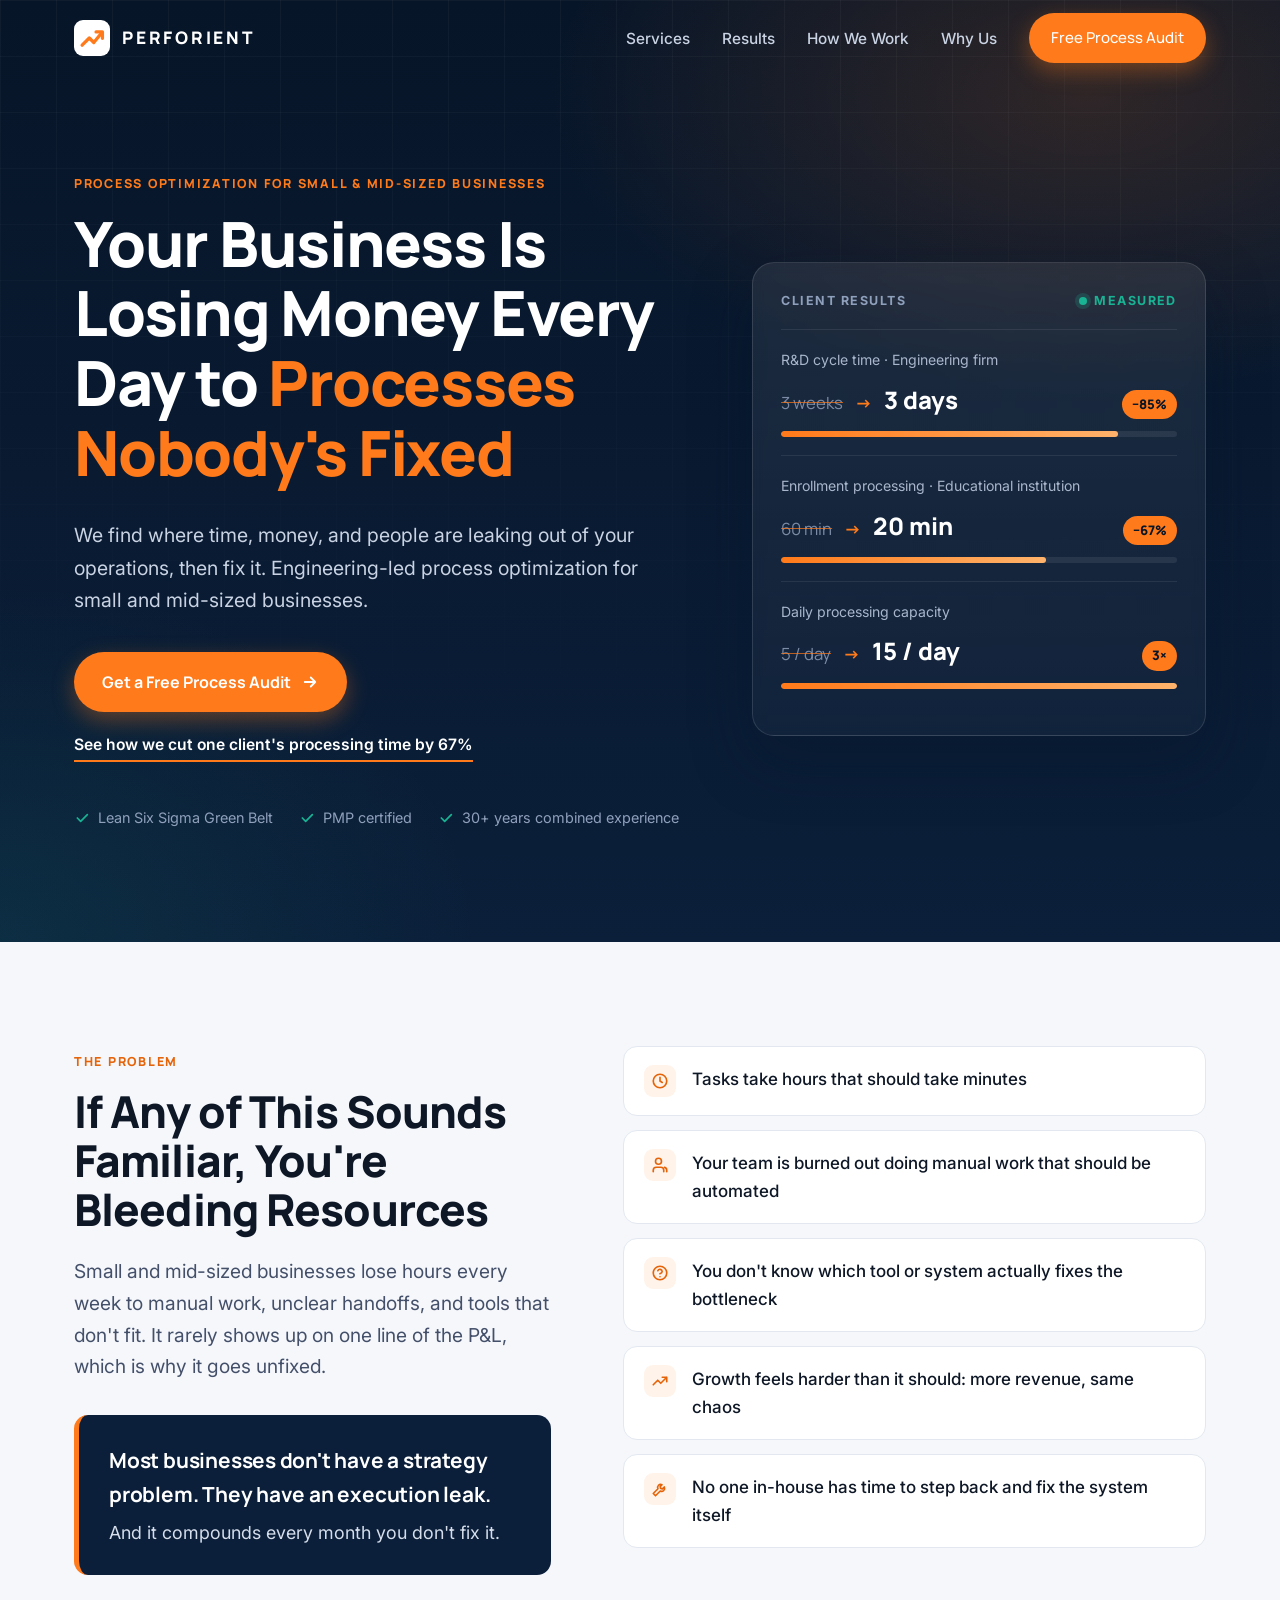
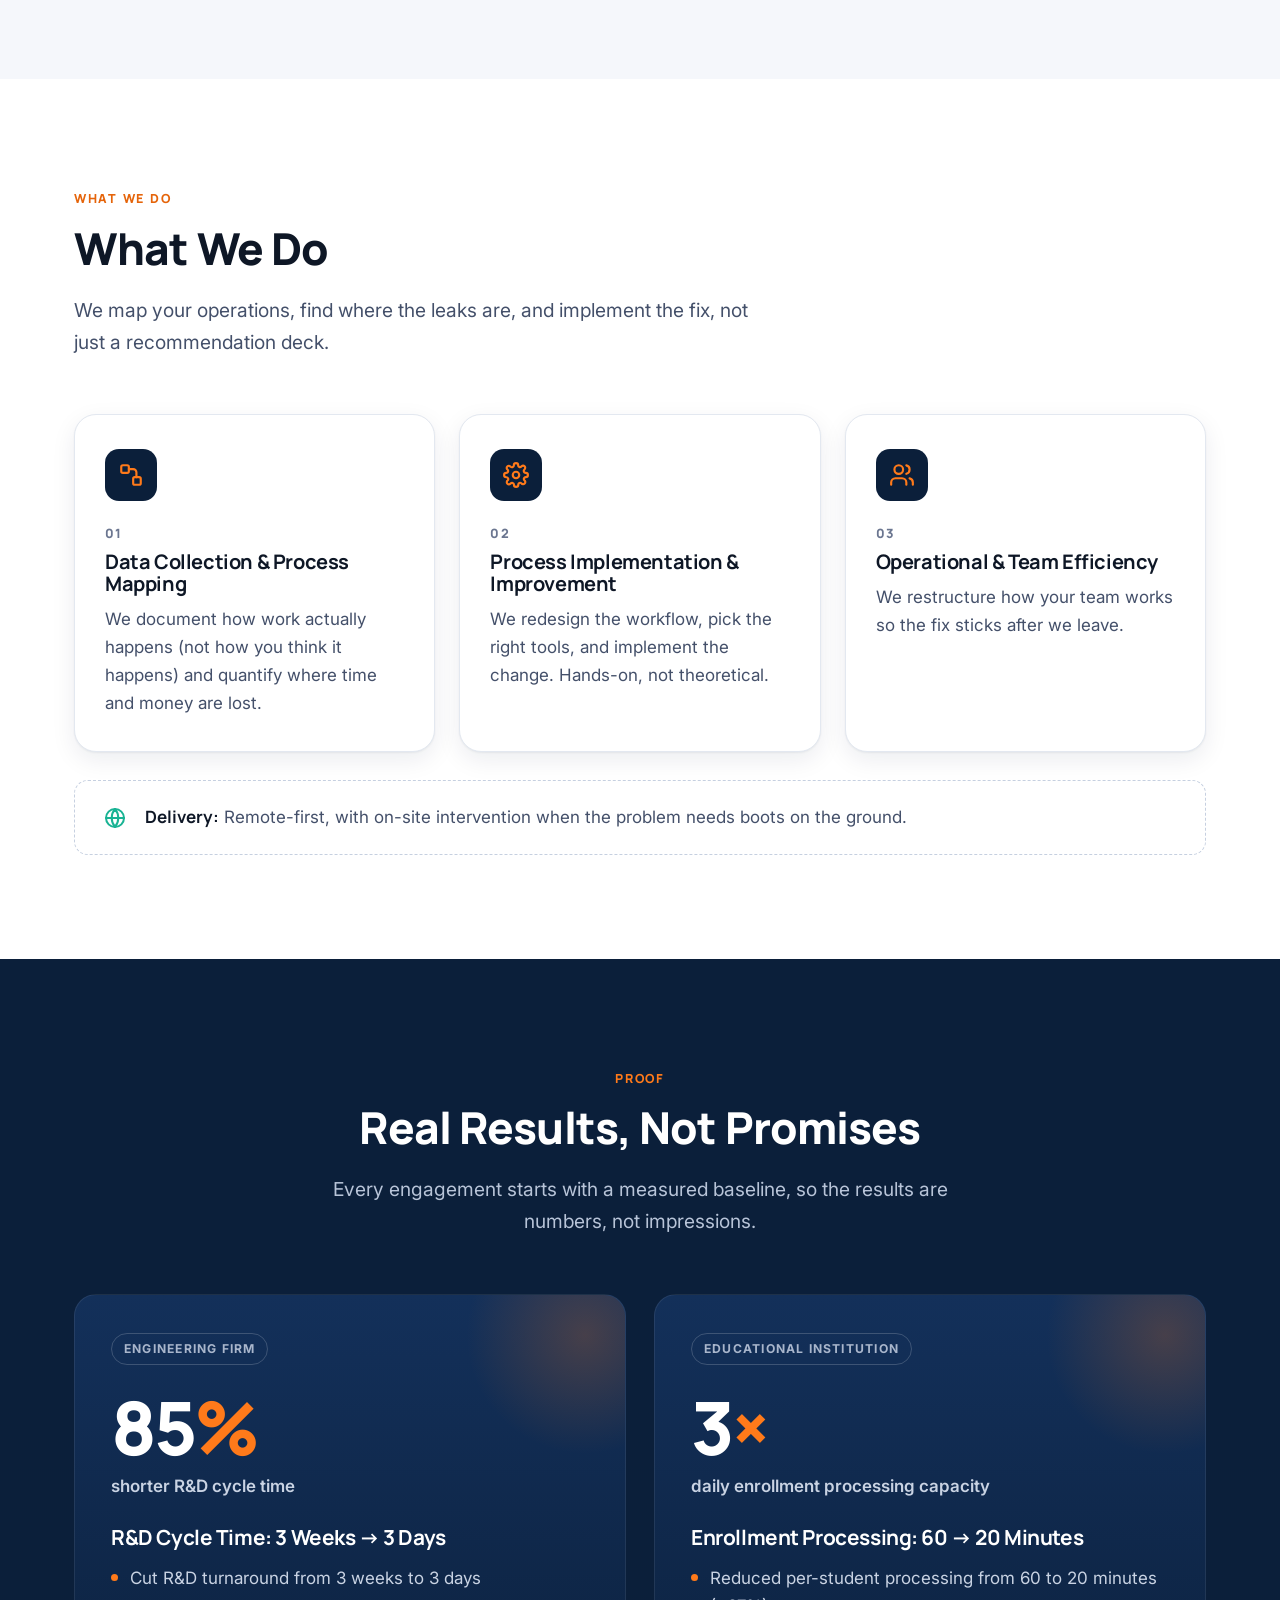
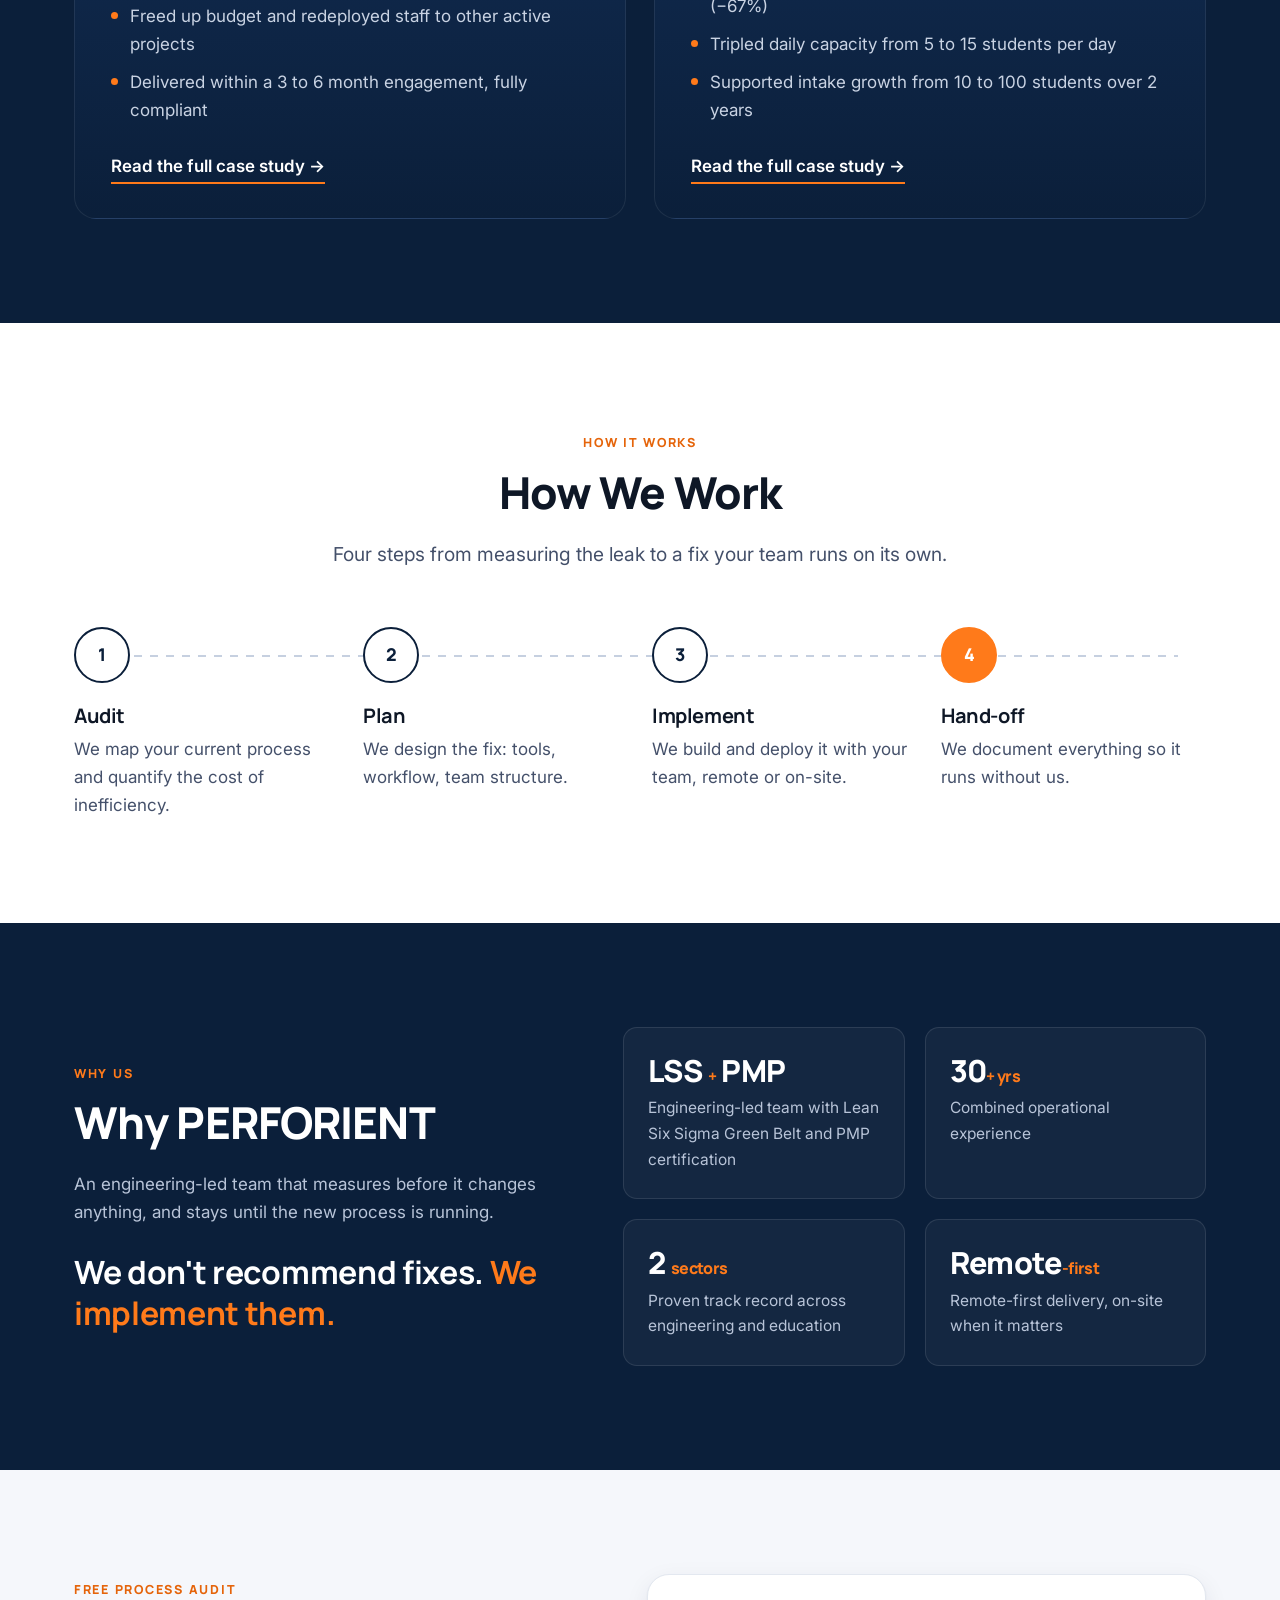
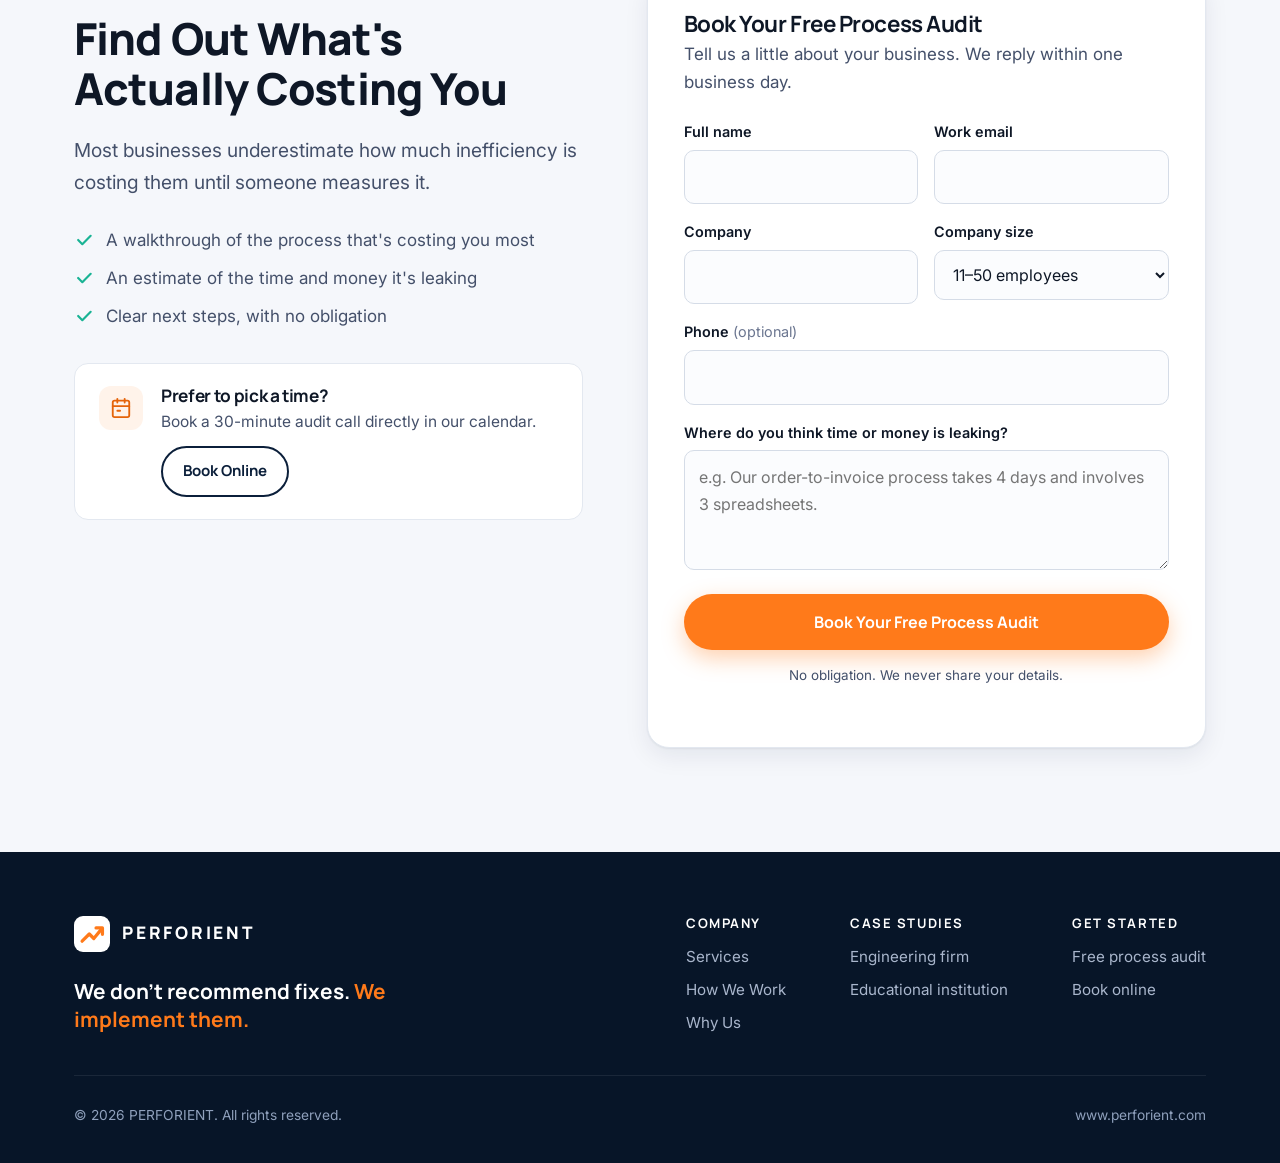
==== index.html @ 7a840014 "Replace site with new PERFORIENT website New multi-page site: homepage (hero, problem, services, res" ====
<!doctype html>
<html lang="en">
<head>
  <meta charset="utf-8">
  <meta name="viewport" content="width=device-width, initial-scale=1">
  <title>Process Optimization Consulting for SMBs | PERFORIENT</title>
  <meta name="description" content="Engineering-led process optimization for small and mid-sized businesses. We cut R&amp;D time by 85% and tripled enrollment capacity for past clients. Free process audit.">
  <link rel="canonical" href="https://www.perforient.com/">
  <meta name="theme-color" content="#0B1F3A">

  <meta property="og:type" content="website">
  <meta property="og:site_name" content="PERFORIENT">
  <meta property="og:title" content="Process Optimization Consulting for SMBs | PERFORIENT">
  <meta property="og:description" content="We find where time, money, and people are leaking out of your operations, then fix it. Free process audit.">
  <meta property="og:url" content="https://www.perforient.com/">
  <meta name="twitter:card" content="summary">

  <link rel="icon" href="assets/img/favicon.svg" type="image/svg+xml">
  <link rel="preconnect" href="https://fonts.googleapis.com">
  <link rel="preconnect" href="https://fonts.gstatic.com" crossorigin>
  <link href="https://fonts.googleapis.com/css2?family=Inter:wght@400;500;600;700&family=Manrope:wght@600;700;800&display=swap" rel="stylesheet">
  <link rel="stylesheet" href="assets/css/styles.css">

  <script type="application/ld+json">
  {
    "@context": "https://schema.org",
    "@type": "ProfessionalService",
    "name": "PERFORIENT",
    "url": "https://www.perforient.com/",
    "logo": "https://www.perforient.com/assets/img/logo.svg",
    "slogan": "We don't recommend fixes. We implement them.",
    "description": "Engineering-led process optimization and operational efficiency consulting for small and mid-sized businesses.",
    "areaServed": "Worldwide",
    "knowsAbout": ["Process optimization for small business", "Operational efficiency consulting", "Business process improvement", "Lean Six Sigma", "Workflow automation", "Reducing operational costs"],
    "hasOfferCatalog": {
      "@type": "OfferCatalog",
      "name": "Process optimization services",
      "itemListElement": [
        {"@type": "Offer", "itemOffered": {"@type": "Service", "name": "Data Collection & Process Mapping"}},
        {"@type": "Offer", "itemOffered": {"@type": "Service", "name": "Process Implementation & Improvement"}},
        {"@type": "Offer", "itemOffered": {"@type": "Service", "name": "Operational & Team Efficiency"}},
        {"@type": "Offer", "price": "0", "priceCurrency": "USD", "itemOffered": {"@type": "Service", "name": "Free Process Audit"}}
      ]
    }
  }
  </script>
</head>
<body>

<header class="site-header">
  <nav class="wrap nav" aria-label="Main">
    <a href="#top" class="brand" aria-label="PERFORIENT home">
      <svg class="brand__mark" viewBox="0 0 40 40" aria-hidden="true"><rect width="40" height="40" rx="10" fill="#0B1F3A"/><path d="M9 28 L17 20 L22 25 L31 14" fill="none" stroke="#FF7A1A" stroke-width="3.6" stroke-linecap="round" stroke-linejoin="round"/><path d="M24.5 13.2 L31.6 13.2 L31.6 20.3" fill="none" stroke="#FF7A1A" stroke-width="3.6" stroke-linecap="round" stroke-linejoin="round"/></svg>
      <span class="brand__name">PERFORIENT</span>
    </a>
    <button class="nav__toggle" aria-label="Open menu" aria-expanded="false" aria-controls="nav-links">
      <svg viewBox="0 0 24 24" fill="none" stroke="currentColor" stroke-width="2" stroke-linecap="round"><path d="M4 7h16M4 12h16M4 17h16"/></svg>
    </button>
    <ul class="nav__links" id="nav-links">
      <li><a href="#services">Services</a></li>
      <li><a href="#results">Results</a></li>
      <li><a href="#process">How We Work</a></li>
      <li><a href="#why">Why Us</a></li>
      <li><a href="#contact" class="btn btn--primary">Free Process Audit</a></li>
    </ul>
  </nav>
</header>

<main id="top">

  <!-- ================= HERO ================= -->
  <section class="hero">
    <div class="wrap hero__grid">
      <div>
        <span class="eyebrow">Process optimization for small &amp; mid-sized businesses</span>
        <h1>Your Business Is Losing Money Every Day to <em>Processes Nobody's Fixed</em></h1>
        <p class="hero__sub">We find where time, money, and people are leaking out of your operations, then fix it. Engineering-led process optimization for small and mid-sized businesses.</p>
        <div class="hero__ctas">
          <a href="#contact" class="btn btn--primary">Get a Free Process Audit
            <svg viewBox="0 0 24 24" fill="none" stroke="currentColor" stroke-width="2.4" stroke-linecap="round" stroke-linejoin="round" aria-hidden="true"><path d="M5 12h14M13 6l6 6-6 6"/></svg>
          </a>
          <a href="case-studies/educational-institution.html" class="text-link">See how we cut one client's processing time by 67%</a>
        </div>
        <div class="hero__trust">
          <span><svg viewBox="0 0 24 24" fill="none" stroke="currentColor" stroke-width="2.6" stroke-linecap="round" stroke-linejoin="round"><path d="M5 12l5 5L20 7"/></svg>Lean Six Sigma Green Belt</span>
          <span><svg viewBox="0 0 24 24" fill="none" stroke="currentColor" stroke-width="2.6" stroke-linecap="round" stroke-linejoin="round"><path d="M5 12l5 5L20 7"/></svg>PMP certified</span>
          <span><svg viewBox="0 0 24 24" fill="none" stroke="currentColor" stroke-width="2.6" stroke-linecap="round" stroke-linejoin="round"><path d="M5 12l5 5L20 7"/></svg>30+ years combined experience</span>
        </div>
      </div>

      <aside class="panel reveal" aria-label="Client results">
        <div class="panel__title"><span>Client results</span><span class="panel__live">Measured</span></div>
        <div class="metric">
          <div class="metric__label">R&amp;D cycle time · Engineering firm</div>
          <div class="metric__row">
            <span class="metric__from">3 weeks</span><span class="metric__arrow">→</span><span class="metric__to">3 days</span>
            <span class="metric__delta">−85%</span>
          </div>
          <div class="bar"><span style="--w:85%"></span></div>
        </div>
        <div class="metric">
          <div class="metric__label">Enrollment processing · Educational institution</div>
          <div class="metric__row">
            <span class="metric__from">60 min</span><span class="metric__arrow">→</span><span class="metric__to">20 min</span>
            <span class="metric__delta">−67%</span>
          </div>
          <div class="bar"><span style="--w:67%"></span></div>
        </div>
        <div class="metric">
          <div class="metric__label">Daily processing capacity</div>
          <div class="metric__row">
            <span class="metric__from">5 / day</span><span class="metric__arrow">→</span><span class="metric__to">15 / day</span>
            <span class="metric__delta">3×</span>
          </div>
          <div class="bar"><span style="--w:100%"></span></div>
        </div>
      </aside>
    </div>
  </section>

  <!-- ================= PROBLEM ================= -->
  <section class="section section--soft" id="problem">
    <div class="wrap problem">
      <div class="reveal">
        <span class="eyebrow">The problem</span>
        <h2>If Any of This Sounds Familiar, You're Bleeding Resources</h2>
        <p class="lead">Small and mid-sized businesses lose hours every week to manual work, unclear handoffs, and tools that don't fit. It rarely shows up on one line of the P&amp;L, which is why it goes unfixed.</p>
        <div class="callout">
          <strong>Most businesses don't have a strategy problem. They have an execution leak.</strong>
          And it compounds every month you don't fix it.
        </div>
      </div>
      <ul class="pain-list reveal">
        <li><span class="ico"><svg viewBox="0 0 24 24" fill="none" stroke="currentColor" stroke-width="2.2" stroke-linecap="round" stroke-linejoin="round"><circle cx="12" cy="12" r="9"/><path d="M12 7v5l3 2"/></svg></span>Tasks take hours that should take minutes</li>
        <li><span class="ico"><svg viewBox="0 0 24 24" fill="none" stroke="currentColor" stroke-width="2.2" stroke-linecap="round" stroke-linejoin="round"><path d="M17 21v-2a4 4 0 0 0-4-4H7a4 4 0 0 0-4 4v2"/><circle cx="10" cy="7" r="4"/><path d="M21 21v-2a4 4 0 0 0-3-3.87"/></svg></span>Your team is burned out doing manual work that should be automated</li>
        <li><span class="ico"><svg viewBox="0 0 24 24" fill="none" stroke="currentColor" stroke-width="2.2" stroke-linecap="round" stroke-linejoin="round"><circle cx="12" cy="12" r="9"/><path d="M9.1 9a3 3 0 0 1 5.8 1c0 2-3 3-3 3M12 17h.01"/></svg></span>You don't know which tool or system actually fixes the bottleneck</li>
        <li><span class="ico"><svg viewBox="0 0 24 24" fill="none" stroke="currentColor" stroke-width="2.2" stroke-linecap="round" stroke-linejoin="round"><path d="M3 17l6-6 4 4 8-8M15 7h6v6"/></svg></span>Growth feels harder than it should: more revenue, same chaos</li>
        <li><span class="ico"><svg viewBox="0 0 24 24" fill="none" stroke="currentColor" stroke-width="2.2" stroke-linecap="round" stroke-linejoin="round"><path d="M14.7 6.3a4 4 0 0 0-5.4 5.4L3 18l3 3 6.3-6.3a4 4 0 0 0 5.4-5.4l-2.5 2.5-2.4-.6-.6-2.4z"/></svg></span>No one in-house has time to step back and fix the system itself</li>
      </ul>
    </div>
  </section>

  <!-- ================= SERVICES ================= -->
  <section class="section" id="services">
    <div class="wrap">
      <div class="section-head reveal">
        <span class="eyebrow">What we do</span>
        <h2>What We Do</h2>
        <p class="lead">We map your operations, find where the leaks are, and implement the fix, not just a recommendation deck.</p>
      </div>
      <div class="cards">
        <article class="card reveal">
          <div class="card__icon"><svg viewBox="0 0 24 24" fill="none" stroke="currentColor" stroke-width="2" stroke-linecap="round" stroke-linejoin="round"><rect x="3" y="3" width="7" height="7" rx="1.5"/><rect x="14" y="14" width="7" height="7" rx="1.5"/><path d="M10 6.5h4a3 3 0 0 1 3 3V14"/></svg></div>
          <div class="card__num">01</div>
          <h3>Data Collection &amp; Process Mapping</h3>
          <p>We document how work actually happens (not how you think it happens) and quantify where time and money are lost.</p>
        </article>
        <article class="card reveal">
          <div class="card__icon"><svg viewBox="0 0 24 24" fill="none" stroke="currentColor" stroke-width="2" stroke-linecap="round" stroke-linejoin="round"><path d="M12 15a3 3 0 1 0 0-6 3 3 0 0 0 0 6z"/><path d="M19.4 15a1.7 1.7 0 0 0 .3 1.8l.1.1a2 2 0 1 1-2.8 2.8l-.1-.1a1.7 1.7 0 0 0-1.8-.3 1.7 1.7 0 0 0-1 1.5V21a2 2 0 1 1-4 0v-.1a1.7 1.7 0 0 0-1.1-1.5 1.7 1.7 0 0 0-1.8.3l-.1.1a2 2 0 1 1-2.8-2.8l.1-.1a1.7 1.7 0 0 0 .3-1.8 1.7 1.7 0 0 0-1.5-1H3a2 2 0 1 1 0-4h.1a1.7 1.7 0 0 0 1.5-1.1 1.7 1.7 0 0 0-.3-1.8l-.1-.1a2 2 0 1 1 2.8-2.8l.1.1a1.7 1.7 0 0 0 1.8.3H9a1.7 1.7 0 0 0 1-1.5V3a2 2 0 1 1 4 0v.1a1.7 1.7 0 0 0 1 1.5 1.7 1.7 0 0 0 1.8-.3l.1-.1a2 2 0 1 1 2.8 2.8l-.1.1a1.7 1.7 0 0 0-.3 1.8V9a1.7 1.7 0 0 0 1.5 1H21a2 2 0 1 1 0 4h-.1a1.7 1.7 0 0 0-1.5 1z"/></svg></div>
          <div class="card__num">02</div>
          <h3>Process Implementation &amp; Improvement</h3>
          <p>We redesign the workflow, pick the right tools, and implement the change. Hands-on, not theoretical.</p>
        </article>
        <article class="card reveal">
          <div class="card__icon"><svg viewBox="0 0 24 24" fill="none" stroke="currentColor" stroke-width="2" stroke-linecap="round" stroke-linejoin="round"><path d="M16 21v-2a4 4 0 0 0-4-4H6a4 4 0 0 0-4 4v2"/><circle cx="9" cy="7" r="4"/><path d="M22 21v-2a4 4 0 0 0-3-3.87M16 3.13a4 4 0 0 1 0 7.75"/></svg></div>
          <div class="card__num">03</div>
          <h3>Operational &amp; Team Efficiency</h3>
          <p>We restructure how your team works so the fix sticks after we leave.</p>
        </article>
      </div>
      <div class="delivery reveal">
        <svg viewBox="0 0 24 24" fill="none" stroke="currentColor" stroke-width="2" stroke-linecap="round" stroke-linejoin="round"><circle cx="12" cy="12" r="9"/><path d="M3 12h18M12 3a14 14 0 0 1 0 18M12 3a14 14 0 0 0 0 18"/></svg>
        <span><strong>Delivery:</strong> Remote-first, with on-site intervention when the problem needs boots on the ground.</span>
      </div>
    </div>
  </section>

  <!-- ================= PROOF ================= -->
  <section class="section section--dark" id="results">
    <div class="wrap">
      <div class="section-head section-head--center reveal">
        <span class="eyebrow">Proof</span>
        <h2>Real Results, Not Promises</h2>
        <p class="lead" style="color:#B8C4D8">Every engagement starts with a measured baseline, so the results are numbers, not impressions.</p>
      </div>
      <div class="cases">
        <article class="case reveal">
          <span class="case__tag">Engineering firm</span>
          <div class="case__big">85<span>%</span></div>
          <div class="case__biglabel">shorter R&amp;D cycle time</div>
          <h3>R&amp;D Cycle Time: 3 Weeks → 3 Days</h3>
          <ul>
            <li>Cut R&amp;D turnaround from 3 weeks to 3 days</li>
            <li>Freed up budget and redeployed staff to other active projects</li>
            <li>Delivered within a 3 to 6 month engagement, fully compliant</li>
          </ul>
          <a href="case-studies/engineering-firm.html" class="text-link">Read the full case study →</a>
        </article>
        <article class="case reveal">
          <span class="case__tag">Educational institution</span>
          <div class="case__big">3<span>×</span></div>
          <div class="case__biglabel">daily enrollment processing capacity</div>
          <h3>Enrollment Processing: 60 → 20 Minutes</h3>
          <ul>
            <li>Reduced per-student processing from 60 to 20 minutes (−67%)</li>
            <li>Tripled daily capacity from 5 to 15 students per day</li>
            <li>Supported intake growth from 10 to 100 students over 2 years</li>
          </ul>
          <a href="case-studies/educational-institution.html" class="text-link">Read the full case study →</a>
        </article>
      </div>
    </div>
  </section>

  <!-- ================= PROCESS ================= -->
  <section class="section" id="process">
    <div class="wrap">
      <div class="section-head section-head--center reveal">
        <span class="eyebrow">How it works</span>
        <h2>How We Work</h2>
        <p class="lead">Four steps from measuring the leak to a fix your team runs on its own.</p>
      </div>
      <ol class="steps">
        <li class="step reveal"><div class="step__dot">1</div><h3>Audit</h3><p>We map your current process and quantify the cost of inefficiency.</p></li>
        <li class="step reveal"><div class="step__dot">2</div><h3>Plan</h3><p>We design the fix: tools, workflow, team structure.</p></li>
        <li class="step reveal"><div class="step__dot">3</div><h3>Implement</h3><p>We build and deploy it with your team, remote or on-site.</p></li>
        <li class="step reveal"><div class="step__dot">4</div><h3>Hand-off</h3><p>We document everything so it runs without us.</p></li>
      </ol>
    </div>
  </section>

  <!-- ================= WHY US ================= -->
  <section class="section section--dark" id="why">
    <div class="wrap why">
      <div class="reveal">
        <span class="eyebrow">Why us</span>
        <h2>Why PERFORIENT</h2>
        <p style="color:#B8C4D8">An engineering-led team that measures before it changes anything, and stays until the new process is running.</p>
        <p class="quote">We don't recommend fixes. <span>We implement them.</span></p>
      </div>
      <div class="why__grid">
        <div class="why__item reveal"><div class="k">LSS <small>+</small> PMP</div><p>Engineering-led team with Lean Six Sigma Green Belt and PMP certification</p></div>
        <div class="why__item reveal"><div class="k">30<small>+ yrs</small></div><p>Combined operational experience</p></div>
        <div class="why__item reveal"><div class="k">2 <small>sectors</small></div><p>Proven track record across engineering and education</p></div>
        <div class="why__item reveal"><div class="k">Remote<small>-first</small></div><p>Remote-first delivery, on-site when it matters</p></div>
      </div>
    </div>
  </section>

  <!-- ================= FINAL CTA / CONTACT ================= -->
  <section class="section section--soft" id="contact">
    <div class="wrap contact">
      <div class="reveal">
        <span class="eyebrow">Free process audit</span>
        <h2>Find Out What's Actually Costing You</h2>
        <p class="lead">Most businesses underestimate how much inefficiency is costing them until someone measures it.</p>
        <ul class="checks">
          <li><svg viewBox="0 0 24 24" fill="none" stroke="currentColor" stroke-width="2.6" stroke-linecap="round" stroke-linejoin="round"><path d="M5 12l5 5L20 7"/></svg>A walkthrough of the process that's costing you most</li>
          <li><svg viewBox="0 0 24 24" fill="none" stroke="currentColor" stroke-width="2.6" stroke-linecap="round" stroke-linejoin="round"><path d="M5 12l5 5L20 7"/></svg>An estimate of the time and money it's leaking</li>
          <li><svg viewBox="0 0 24 24" fill="none" stroke="currentColor" stroke-width="2.6" stroke-linecap="round" stroke-linejoin="round"><path d="M5 12l5 5L20 7"/></svg>Clear next steps, with no obligation</li>
        </ul>
        <div class="contact__options">
          <div class="option">
            <div class="option__ico"><svg viewBox="0 0 24 24" fill="none" stroke="currentColor" stroke-width="2" stroke-linecap="round" stroke-linejoin="round"><rect x="3" y="4" width="18" height="18" rx="2"/><path d="M16 2v4M8 2v4M3 10h18M8 15h3"/></svg></div>
            <div>
              <h3>Prefer to pick a time?</h3>
              <p>Book a 30-minute audit call directly in our calendar.</p>
              <a href="#audit-form" class="btn btn--ghost" data-booking>Book Online</a>
            </div>
          </div>
        </div>
      </div>

      <form class="form reveal" id="audit-form" novalidate>
        <h3>Book Your Free Process Audit</h3>
        <p>Tell us a little about your business. We reply within one business day.</p>
        <div class="form__row">
          <div class="field"><label for="f-name">Full name</label><input id="f-name" name="name" autocomplete="name" required></div>
          <div class="field"><label for="f-email">Work email</label><input id="f-email" name="email" type="email" autocomplete="email" required></div>
        </div>
        <div class="form__row">
          <div class="field"><label for="f-company">Company</label><input id="f-company" name="company" autocomplete="organization" required></div>
          <div class="field">
            <label for="f-size">Company size</label>
            <select id="f-size" name="company_size">
              <option>1–10 employees</option>
              <option selected>11–50 employees</option>
              <option>51–200 employees</option>
              <option>200+ employees</option>
            </select>
          </div>
        </div>
        <div class="field"><label for="f-phone">Phone <span class="opt">(optional)</span></label><input id="f-phone" name="phone" type="tel" autocomplete="tel"></div>
        <div class="field"><label for="f-msg">Where do you think time or money is leaking?</label><textarea id="f-msg" name="message" required placeholder="e.g. Our order-to-invoice process takes 4 days and involves 3 spreadsheets."></textarea></div>
        <div class="hp" aria-hidden="true"><label>Leave empty<input name="_gotcha" tabindex="-1" autocomplete="off"></label></div>
        <button type="submit" class="btn btn--primary btn--block">Book Your Free Process Audit</button>
        <p class="form__fine">No obligation. We never share your details.</p>
        <div class="form__status" role="status" aria-live="polite"></div>
      </form>
    </div>
  </section>

</main>

<footer class="site-footer">
  <div class="wrap">
    <div class="footer__top">
      <div>
        <a href="#top" class="brand" aria-label="PERFORIENT home">
          <svg class="brand__mark" viewBox="0 0 40 40" aria-hidden="true"><rect width="40" height="40" rx="10"/><path d="M9 28 L17 20 L22 25 L31 14" fill="none" stroke-width="3.6" stroke-linecap="round" stroke-linejoin="round"/><path d="M24.5 13.2 L31.6 13.2 L31.6 20.3" fill="none" stroke-width="3.6" stroke-linecap="round" stroke-linejoin="round"/></svg>
          <span class="brand__name">PERFORIENT</span>
        </a>
        <p class="footer__tag">We don't recommend fixes. <span>We implement them.</span></p>
      </div>
      <div class="footer__cols">
        <div>
          <h4>Company</h4>
          <ul><li><a href="#services">Services</a></li><li><a href="#process">How We Work</a></li><li><a href="#why">Why Us</a></li></ul>
        </div>
        <div>
          <h4>Case studies</h4>
          <ul><li><a href="case-studies/engineering-firm.html">Engineering firm</a></li><li><a href="case-studies/educational-institution.html">Educational institution</a></li></ul>
        </div>
        <div>
          <h4>Get started</h4>
          <ul><li><a href="#contact">Free process audit</a></li><li><a href="#audit-form" data-booking>Book online</a></li></ul>
        </div>
      </div>
    </div>
    <div class="footer__bottom">
      <span>© <span data-year>2026</span> PERFORIENT. All rights reserved.</span>
      <span>www.perforient.com</span>
    </div>
  </div>
</footer>

<script src="assets/js/main.js"></script>
</body>
</html>
---- assets/css/styles.css ----
/* =========================================================
   PERFORIENT — site styles
   Brand: deep navy (trust, engineering) + signal orange (urgency, action)
   ========================================================= */

:root {
  --navy-900: #071528;
  --navy-800: #0B1F3A;
  --navy-700: #13305A;
  --navy-500: #3A5682;
  --orange: #FF7A1A;
  --orange-600: #E5640A;
  --orange-50: #FFF3EA;
  --teal: #19B394;
  --ink: #0E1726;
  --ink-2: #44506A;
  --ink-3: #6B7690;
  --line: #E3E8F0;
  --bg: #FFFFFF;
  --bg-soft: #F5F7FB;

  --font-head: "Manrope", system-ui, -apple-system, "Segoe UI", sans-serif;
  --font-body: "Inter", system-ui, -apple-system, "Segoe UI", sans-serif;

  --radius: 14px;
  --radius-lg: 22px;
  --shadow: 0 1px 2px rgba(11, 31, 58, .06), 0 8px 24px rgba(11, 31, 58, .08);
  --shadow-lg: 0 24px 60px rgba(7, 21, 40, .35);
  --wrap: 1180px;
}

*, *::before, *::after { box-sizing: border-box; }
html { scroll-behavior: smooth; scroll-padding-top: 84px; }
body {
  margin: 0;
  font-family: var(--font-body);
  font-size: 17px;
  line-height: 1.65;
  color: var(--ink);
  background: var(--bg);
  -webkit-font-smoothing: antialiased;
}
img, svg { display: block; max-width: 100%; }
a { color: inherit; }
h1, h2, h3, h4 {
  font-family: var(--font-head);
  line-height: 1.12;
  letter-spacing: -0.02em;
  margin: 0 0 .5em;
  color: var(--ink);
}
h1 { font-size: clamp(2.3rem, 5.2vw, 3.9rem); font-weight: 800; }
h2 { font-size: clamp(1.9rem, 3.6vw, 2.75rem); font-weight: 800; }
h3 { font-size: 1.25rem; font-weight: 700; }
p { margin: 0 0 1em; }

.wrap { width: 100%; max-width: var(--wrap); margin: 0 auto; padding: 0 24px; }
.section { padding: 104px 0; }
.section--soft { background: var(--bg-soft); }
.section--dark { background: var(--navy-800); color: #D6DEEB; }
.section--dark h2, .section--dark h3 { color: #fff; }

.eyebrow {
  display: inline-block;
  font-family: var(--font-head);
  font-size: .78rem;
  font-weight: 800;
  letter-spacing: .14em;
  text-transform: uppercase;
  color: var(--orange-600);
  margin-bottom: 14px;
}
.section--dark .eyebrow, .hero .eyebrow { color: var(--orange); }
.lead { font-size: 1.2rem; color: var(--ink-2); max-width: 680px; }
.section-head { max-width: 760px; margin-bottom: 56px; }
.section-head--center { margin-left: auto; margin-right: auto; text-align: center; }
.section-head--center .lead { margin-left: auto; margin-right: auto; }

/* ---------- Buttons ---------- */
.btn {
  display: inline-flex; align-items: center; justify-content: center; gap: 10px;
  font-family: var(--font-head);
  font-weight: 700; font-size: 1rem;
  padding: 15px 26px;
  border-radius: 999px;
  border: 2px solid transparent;
  text-decoration: none;
  cursor: pointer;
  transition: transform .15s ease, background .15s ease, box-shadow .15s ease, color .15s ease;
}
.btn:hover { transform: translateY(-1px); }
.btn:focus-visible { outline: 3px solid var(--orange); outline-offset: 3px; }
.btn--primary { background: var(--orange); color: #fff; box-shadow: 0 8px 22px rgba(255, 122, 26, .35); }
.btn--primary:hover { background: var(--orange-600); }
.btn--ghost { border-color: currentColor; color: var(--navy-800); background: transparent; }
.btn--ghost:hover { background: var(--navy-800); color: #fff; border-color: var(--navy-800); }
.btn--ghost-light { border-color: rgba(255,255,255,.35); color: #fff; }
.btn--ghost-light:hover { background: #fff; color: var(--navy-800); border-color: #fff; }
.btn--block { width: 100%; }
.btn svg { width: 18px; height: 18px; }

.text-link {
  color: inherit; font-weight: 600; text-decoration: none;
  border-bottom: 2px solid var(--orange);
  padding-bottom: 2px;
  transition: color .15s;
}
.text-link:hover { color: var(--orange); }

/* ---------- Header ---------- */
.site-header {
  position: fixed; inset: 0 0 auto 0; z-index: 50;
  transition: background .25s ease, box-shadow .25s ease;
}
.site-header.is-scrolled, .site-header--solid {
  background: rgba(7, 21, 40, .92);
  backdrop-filter: saturate(160%) blur(12px);
  -webkit-backdrop-filter: saturate(160%) blur(12px);
  box-shadow: 0 1px 0 rgba(255,255,255,.06);
}
.nav { display: flex; align-items: center; justify-content: space-between; height: 76px; }
.brand { display: inline-flex; align-items: center; gap: 12px; text-decoration: none; color: #fff; }
.brand__mark { width: 36px; height: 36px; }
.brand__mark rect { fill: #fff; }
.brand__mark path { stroke: var(--orange); }
.brand__name { font-family: var(--font-head); font-weight: 800; letter-spacing: .16em; font-size: 1.08rem; }
.nav__links { display: flex; align-items: center; gap: 32px; list-style: none; margin: 0; padding: 0; }
.nav__links a { color: #C9D3E3; text-decoration: none; font-weight: 500; font-size: .96rem; transition: color .15s; }
.nav__links a:hover { color: #fff; }
.nav__links .btn { color: #fff; padding: 11px 20px; font-size: .94rem; }
.nav__toggle {
  display: none; background: none; border: 0; color: #fff; cursor: pointer; padding: 8px; margin-right: -8px;
}
.nav__toggle svg { width: 28px; height: 28px; }

/* ---------- Hero ---------- */
.hero {
  position: relative;
  background:
    radial-gradient(900px 500px at 85% 10%, rgba(255,122,26,.16), transparent 60%),
    radial-gradient(800px 600px at 0% 100%, rgba(25,179,148,.10), transparent 60%),
    linear-gradient(180deg, var(--navy-900), var(--navy-800));
  color: #C9D3E3;
  padding: 168px 0 112px;
  overflow: hidden;
}
.hero::before {
  content: ""; position: absolute; inset: 0;
  background-image:
    linear-gradient(rgba(255,255,255,.035) 1px, transparent 1px),
    linear-gradient(90deg, rgba(255,255,255,.035) 1px, transparent 1px);
  background-size: 56px 56px;
  mask-image: linear-gradient(180deg, #000 0%, transparent 85%);
  -webkit-mask-image: linear-gradient(180deg, #000 0%, transparent 85%);
  pointer-events: none;
}
.hero__grid { position: relative; display: grid; grid-template-columns: 1.15fr .85fr; gap: 64px; align-items: center; }
.hero h1 { color: #fff; }
.hero h1 em { font-style: normal; color: var(--orange); }
.hero__sub { font-size: 1.22rem; max-width: 620px; margin-bottom: 36px; }
.hero__ctas { display: flex; flex-wrap: wrap; align-items: center; gap: 20px 28px; }
.hero__ctas .text-link { color: #fff; font-size: .98rem; }
.hero__trust { display: flex; flex-wrap: wrap; gap: 10px 26px; margin-top: 44px; font-size: .9rem; color: #8FA0BC; }
.hero__trust span { display: inline-flex; align-items: center; gap: 8px; }
.hero__trust svg { width: 16px; height: 16px; color: var(--teal); }

/* Results panel in hero */
.panel {
  background: linear-gradient(180deg, rgba(255,255,255,.08), rgba(255,255,255,.03));
  border: 1px solid rgba(255,255,255,.12);
  border-radius: var(--radius-lg);
  padding: 28px;
  box-shadow: var(--shadow-lg);
  backdrop-filter: blur(6px);
}
.panel__title {
  display: flex; justify-content: space-between; align-items: center;
  font-size: .78rem; letter-spacing: .12em; text-transform: uppercase; font-weight: 700;
  color: #8FA0BC; margin-bottom: 18px;
}
.panel__live { display: inline-flex; align-items: center; gap: 7px; color: var(--teal); }
.panel__live::before { content: ""; width: 8px; height: 8px; border-radius: 50%; background: var(--teal); box-shadow: 0 0 0 4px rgba(25,179,148,.2); }
.metric { padding: 18px 0; border-top: 1px solid rgba(255,255,255,.08); }
.metric:first-of-type { border-top: 0; padding-top: 4px; }
.metric__label { font-size: .88rem; color: #A9B6CC; margin-bottom: 8px; }
.metric__row { display: flex; align-items: baseline; gap: 12px; font-family: var(--font-head); color: #fff; }
.metric__from { font-size: 1.05rem; color: #7D8CA6; text-decoration: line-through; text-decoration-color: rgba(255,122,26,.7); }
.metric__arrow { color: var(--orange); font-weight: 800; }
.metric__to { font-size: 1.5rem; font-weight: 800; }
.metric__delta {
  margin-left: auto; font-size: .82rem; font-weight: 800; color: var(--navy-900);
  background: var(--orange); padding: 4px 10px; border-radius: 999px;
}
.bar { height: 6px; border-radius: 6px; background: rgba(255,255,255,.08); margin-top: 12px; overflow: hidden; }
.bar span { display: block; height: 100%; border-radius: 6px; background: linear-gradient(90deg, var(--orange), #FFB36B); width: 0; transition: width 1.4s cubic-bezier(.2,.8,.2,1); }
.is-visible .bar span { width: var(--w); }

/* ---------- Problem ---------- */
.problem { display: grid; grid-template-columns: .9fr 1.1fr; gap: 72px; align-items: start; }
.pain-list { list-style: none; margin: 0; padding: 0; display: grid; gap: 14px; }
.pain-list li {
  display: flex; gap: 16px; align-items: flex-start;
  background: #fff; border: 1px solid var(--line); border-radius: var(--radius);
  padding: 18px 20px; font-weight: 500; color: var(--ink);
  transition: border-color .2s, transform .2s;
}
.pain-list li:hover { border-color: #FFC9A1; transform: translateX(4px); }
.pain-list .ico {
  flex: none; width: 32px; height: 32px; border-radius: 9px; background: var(--orange-50); color: var(--orange-600);
  display: grid; place-items: center;
}
.pain-list .ico svg { width: 18px; height: 18px; }
.callout {
  margin-top: 32px; padding: 28px 30px; border-radius: var(--radius);
  background: var(--navy-800); color: #D6DEEB; font-size: 1.12rem;
  border-left: 5px solid var(--orange);
}
.callout strong { color: #fff; font-family: var(--font-head); font-size: 1.3rem; display: block; margin-bottom: 6px; letter-spacing: -0.01em; }

/* ---------- Services ---------- */
.cards { display: grid; grid-template-columns: repeat(3, 1fr); gap: 24px; }
.card {
  background: #fff; border: 1px solid var(--line); border-radius: var(--radius-lg);
  padding: 34px 30px; box-shadow: var(--shadow);
  transition: transform .2s ease, box-shadow .2s ease;
  display: flex; flex-direction: column;
}
.card:hover { transform: translateY(-4px); box-shadow: 0 2px 4px rgba(11,31,58,.06), 0 18px 40px rgba(11,31,58,.12); }
.card__icon {
  width: 52px; height: 52px; border-radius: 14px; display: grid; place-items: center;
  background: var(--navy-800); color: var(--orange); margin-bottom: 22px;
}
.card__icon svg { width: 26px; height: 26px; }
.card__num { font-family: var(--font-head); font-size: .8rem; font-weight: 800; color: var(--ink-3); letter-spacing: .1em; margin-bottom: 6px; }
.card p { color: var(--ink-2); margin: 0; }
.delivery {
  margin-top: 28px; display: flex; align-items: center; gap: 18px; flex-wrap: wrap;
  padding: 22px 28px; border-radius: var(--radius); background: #fff; border: 1px dashed #C6D0E0;
  color: var(--ink-2);
}
.delivery strong { color: var(--ink); font-family: var(--font-head); }
.delivery svg { width: 24px; height: 24px; color: var(--teal); flex: none; }

/* ---------- Proof / case studies ---------- */
.cases { display: grid; grid-template-columns: 1fr 1fr; gap: 28px; }
.case {
  position: relative; overflow: hidden;
  background: linear-gradient(180deg, var(--navy-700), var(--navy-800));
  border: 1px solid rgba(255,255,255,.08);
  border-radius: var(--radius-lg); padding: 38px 36px 34px;
  display: flex; flex-direction: column;
}
.case::after {
  content: ""; position: absolute; right: -80px; top: -80px; width: 240px; height: 240px; border-radius: 50%;
  background: radial-gradient(circle, rgba(255,122,26,.22), transparent 70%);
}
.case__tag {
  align-self: flex-start; font-size: .76rem; font-weight: 700; letter-spacing: .1em; text-transform: uppercase;
  color: #A9B6CC; border: 1px solid rgba(255,255,255,.18); padding: 5px 12px; border-radius: 999px; margin-bottom: 26px;
}
.case__big { font-family: var(--font-head); font-weight: 800; color: #fff; font-size: clamp(3.4rem, 6vw, 4.6rem); line-height: 1; letter-spacing: -0.04em; }
.case__big span { color: var(--orange); }
.case__biglabel { color: #C9D3E3; font-weight: 600; margin: 8px 0 26px; }
.case h3 { font-size: 1.3rem; margin-bottom: 14px; }
.case ul { list-style: none; padding: 0; margin: 0 0 28px; display: grid; gap: 10px; }
.case li { display: flex; gap: 12px; color: #C9D3E3; }
.case li::before { content: ""; flex: none; width: 7px; height: 7px; border-radius: 50%; background: var(--orange); margin-top: 10px; }
.case .text-link { color: #fff; margin-top: auto; align-self: flex-start; }
.note { text-align: center; color: #8FA0BC; font-size: .9rem; margin: 30px 0 0; }

/* ---------- Process ---------- */
.steps { list-style: none; margin: 0; padding: 0; display: grid; grid-template-columns: repeat(4, 1fr); gap: 24px; counter-reset: step; position: relative; }
.steps::before {
  content: ""; position: absolute; top: 28px; left: 28px; right: 28px; height: 2px;
  background: repeating-linear-gradient(90deg, #C6D0E0 0 8px, transparent 8px 16px);
}
.step { position: relative; }
.step__dot {
  position: relative; width: 56px; height: 56px; border-radius: 50%;
  background: #fff; border: 2px solid var(--navy-800); color: var(--navy-800);
  display: grid; place-items: center; font-family: var(--font-head); font-weight: 800; font-size: 1.1rem;
  margin-bottom: 22px;
}
.step:last-child .step__dot { background: var(--orange); border-color: var(--orange); color: #fff; }
.step h3 { margin-bottom: 8px; }
.step p { color: var(--ink-2); margin: 0; }

/* ---------- Why us ---------- */
.why { display: grid; grid-template-columns: .9fr 1.1fr; gap: 72px; align-items: center; }
.why__grid { display: grid; grid-template-columns: 1fr 1fr; gap: 20px; }
.why__item {
  background: rgba(255,255,255,.04); border: 1px solid rgba(255,255,255,.1);
  border-radius: var(--radius); padding: 26px 24px;
}
.why__item .k { font-family: var(--font-head); font-weight: 800; color: #fff; font-size: 1.9rem; line-height: 1.1; margin-bottom: 8px; letter-spacing: -0.02em; }
.why__item .k small { font-size: 1rem; color: var(--orange); font-weight: 800; }
.why__item p { margin: 0; color: #B8C4D8; font-size: .97rem; }
.quote {
  font-family: var(--font-head); font-size: clamp(1.5rem, 2.6vw, 2rem); font-weight: 700; color: #fff;
  line-height: 1.3; letter-spacing: -0.01em; margin: 26px 0 0;
}
.quote span { color: var(--orange); }

/* ---------- Contact / final CTA ---------- */
.contact { display: grid; grid-template-columns: 1fr 1.1fr; gap: 64px; align-items: start; }
.contact__options { display: grid; gap: 16px; margin-top: 32px; }
.option {
  display: flex; gap: 18px; align-items: flex-start; padding: 22px 24px;
  border-radius: var(--radius); border: 1px solid var(--line); background: #fff;
}
.option__ico { flex: none; width: 44px; height: 44px; border-radius: 12px; background: var(--orange-50); color: var(--orange-600); display: grid; place-items: center; }
.option__ico svg { width: 22px; height: 22px; }
.option h3 { font-size: 1.08rem; margin-bottom: 4px; }
.option p { margin: 0 0 12px; color: var(--ink-2); font-size: .97rem; }
.option .btn { padding: 11px 20px; font-size: .94rem; }
.checks { list-style: none; padding: 0; margin: 28px 0 0; display: grid; gap: 10px; }
.checks li { display: flex; gap: 12px; color: var(--ink-2); }
.checks svg { flex: none; width: 20px; height: 20px; color: var(--teal); margin-top: 4px; }

.form {
  background: #fff; border: 1px solid var(--line); border-radius: var(--radius-lg);
  padding: 36px; box-shadow: var(--shadow);
}
.form h3 { font-size: 1.4rem; margin-bottom: 4px; }
.form > p { color: var(--ink-2); margin-bottom: 24px; }
.form__row { display: grid; grid-template-columns: 1fr 1fr; gap: 16px; }
.field { margin-bottom: 16px; }
.field label { display: block; font-weight: 600; font-size: .9rem; margin-bottom: 6px; color: var(--ink); }
.field label .opt { color: var(--ink-3); font-weight: 400; }
.field input, .field select, .field textarea {
  width: 100%; font: inherit; font-size: 1rem; color: var(--ink);
  padding: 13px 14px; border-radius: 10px; border: 1.5px solid #D5DCE7; background: #FBFCFE;
  transition: border-color .15s, box-shadow .15s, background .15s;
}
.field textarea { min-height: 120px; resize: vertical; }
.field input:focus, .field select:focus, .field textarea:focus {
  outline: none; border-color: var(--navy-500); background: #fff; box-shadow: 0 0 0 4px rgba(58,86,130,.14);
}
.field input:user-invalid, .field textarea:user-invalid { border-color: #D64545; }
.form__fine { font-size: .84rem; color: var(--ink-3); margin: 14px 0 0; text-align: center; }
.form__status { margin-top: 16px; padding: 14px 16px; border-radius: 10px; font-size: .95rem; display: none; }
.form__status.is-ok { display: block; background: #E8F7F3; color: #0E6B57; }
.form__status.is-err { display: block; background: #FDECEC; color: #9B2C2C; }
.hp { position: absolute; left: -9999px; }

/* ---------- Footer ---------- */
.site-footer { background: var(--navy-900); color: #8FA0BC; padding: 64px 0 36px; font-size: .95rem; }
.footer__top { display: flex; justify-content: space-between; gap: 40px; flex-wrap: wrap; padding-bottom: 40px; border-bottom: 1px solid rgba(255,255,255,.08); }
.footer__tag { font-family: var(--font-head); color: #fff; font-size: 1.3rem; font-weight: 700; margin: 18px 0 0; max-width: 360px; line-height: 1.35; }
.footer__tag span { color: var(--orange); }
.footer__cols { display: flex; gap: 64px; flex-wrap: wrap; }
.footer__cols h4 { color: #fff; font-size: .82rem; letter-spacing: .12em; text-transform: uppercase; margin-bottom: 14px; }
.footer__cols ul { list-style: none; padding: 0; margin: 0; display: grid; gap: 8px; }
.footer__cols a { text-decoration: none; color: #A9B6CC; }
.footer__cols a:hover { color: #fff; }
.footer__bottom { display: flex; justify-content: space-between; gap: 16px; flex-wrap: wrap; padding-top: 28px; font-size: .86rem; }

/* ---------- Case study pages ---------- */
.cs-hero { padding: 152px 0 80px; }
.crumbs { font-size: .9rem; color: #8FA0BC; margin-bottom: 22px; }
.crumbs a { color: #C9D3E3; text-decoration: none; }
.crumbs a:hover { color: #fff; }
.cs-hero h1 { font-size: clamp(2.1rem, 4.4vw, 3.3rem); max-width: 900px; }
.cs-stats { display: grid; grid-template-columns: repeat(auto-fit, minmax(200px, 1fr)); gap: 18px; margin-top: 44px; }
.cs-stat { background: rgba(255,255,255,.05); border: 1px solid rgba(255,255,255,.12); border-radius: var(--radius); padding: 24px; }
.cs-stat .k { font-family: var(--font-head); font-size: 2.6rem; font-weight: 800; color: #fff; line-height: 1; letter-spacing: -0.03em; }
.cs-stat .k span { color: var(--orange); }
.cs-stat p { margin: 10px 0 0; color: #A9B6CC; font-size: .95rem; }
.cs-body { display: grid; grid-template-columns: 1fr 320px; gap: 72px; align-items: start; }
.cs-block { margin-bottom: 56px; }
.cs-block h2 { font-size: clamp(1.6rem, 2.8vw, 2.1rem); }
.cs-block p { color: var(--ink-2); font-size: 1.08rem; }
.ba { width: 100%; border-collapse: separate; border-spacing: 0; border: 1px solid var(--line); border-radius: var(--radius); overflow: hidden; margin-top: 8px; }
.ba th, .ba td { padding: 16px 18px; text-align: left; border-bottom: 1px solid var(--line); vertical-align: top; }
.ba tr:last-child td { border-bottom: 0; }
.ba th { background: var(--bg-soft); font-family: var(--font-head); font-size: .8rem; letter-spacing: .1em; text-transform: uppercase; color: var(--ink-3); }
.ba td:first-child { font-weight: 600; color: var(--ink); }
.ba .before { color: var(--ink-3); }
.ba .after { color: var(--ink); font-weight: 700; }
.ba .after b { color: var(--orange-600); }
.aside {
  position: sticky; top: 104px;
  background: var(--navy-800); color: #C9D3E3; border-radius: var(--radius-lg); padding: 30px;
}
.aside h3 { color: #fff; font-size: 1.25rem; }
.aside p { font-size: .97rem; }
.aside dl { margin: 22px 0 0; padding-top: 18px; border-top: 1px solid rgba(255,255,255,.1); display: grid; gap: 12px; font-size: .92rem; }
.aside dt { color: #8FA0BC; font-size: .78rem; text-transform: uppercase; letter-spacing: .1em; font-weight: 700; }
.aside dd { margin: 2px 0 0; color: #fff; }
.next-case {
  display: flex; justify-content: space-between; align-items: center; gap: 24px; flex-wrap: wrap;
  padding: 30px 34px; border-radius: var(--radius-lg); background: var(--bg-soft); border: 1px solid var(--line);
  text-decoration: none; transition: border-color .2s;
}
.next-case:hover { border-color: var(--orange); }
.next-case small { display: block; color: var(--ink-3); font-weight: 600; letter-spacing: .1em; text-transform: uppercase; font-size: .76rem; margin-bottom: 4px; }
.next-case strong { font-family: var(--font-head); font-size: 1.25rem; color: var(--ink); }
.next-case .arrow { font-size: 1.6rem; color: var(--orange); }

/* ---------- Reveal animation ---------- */
.reveal { opacity: 0; transform: translateY(18px); transition: opacity .7s ease, transform .7s ease; }
.reveal.is-visible { opacity: 1; transform: none; }
@media (prefers-reduced-motion: reduce) {
  html { scroll-behavior: auto; }
  .reveal { opacity: 1; transform: none; transition: none; }
  .bar span { transition: none; }
}

/* ---------- Responsive ---------- */
@media (max-width: 1020px) {
  .hero__grid, .problem, .why, .contact, .cs-body { grid-template-columns: 1fr; gap: 48px; }
  .cards { grid-template-columns: 1fr; }
  .steps { grid-template-columns: 1fr 1fr; gap: 36px 24px; }
  .steps::before { display: none; }
  .aside { position: static; }
  .panel { max-width: 560px; }
}
@media (max-width: 820px) {
  .nav__toggle { display: block; }
  .nav__links {
    position: absolute; top: 76px; left: 0; right: 0;
    flex-direction: column; align-items: stretch; gap: 0;
    background: var(--navy-900); padding: 8px 24px 24px;
    border-top: 1px solid rgba(255,255,255,.08);
    display: none;
  }
  .nav__links.is-open { display: flex; }
  .nav__links li a:not(.btn) { display: block; padding: 14px 0; border-bottom: 1px solid rgba(255,255,255,.06); }
  .nav__links .btn { margin-top: 16px; width: 100%; }
  .site-header.menu-open { background: var(--navy-900); }
  .cases { grid-template-columns: 1fr; }
}
@media (max-width: 600px) {
  body { font-size: 16px; }
  .wrap { padding: 0 16px; }
  .section { padding: 72px 0; }
  .hero { padding: 128px 0 80px; }
  .steps { grid-template-columns: 1fr; }
  .why__grid, .form__row { grid-template-columns: 1fr; }
  .form { padding: 26px 20px; }
  .case { padding: 30px 24px 28px; }
  .hero__ctas .btn { width: 100%; }
  .metric__row { flex-wrap: wrap; }
  .ba th, .ba td { padding: 12px; font-size: .92rem; }
}
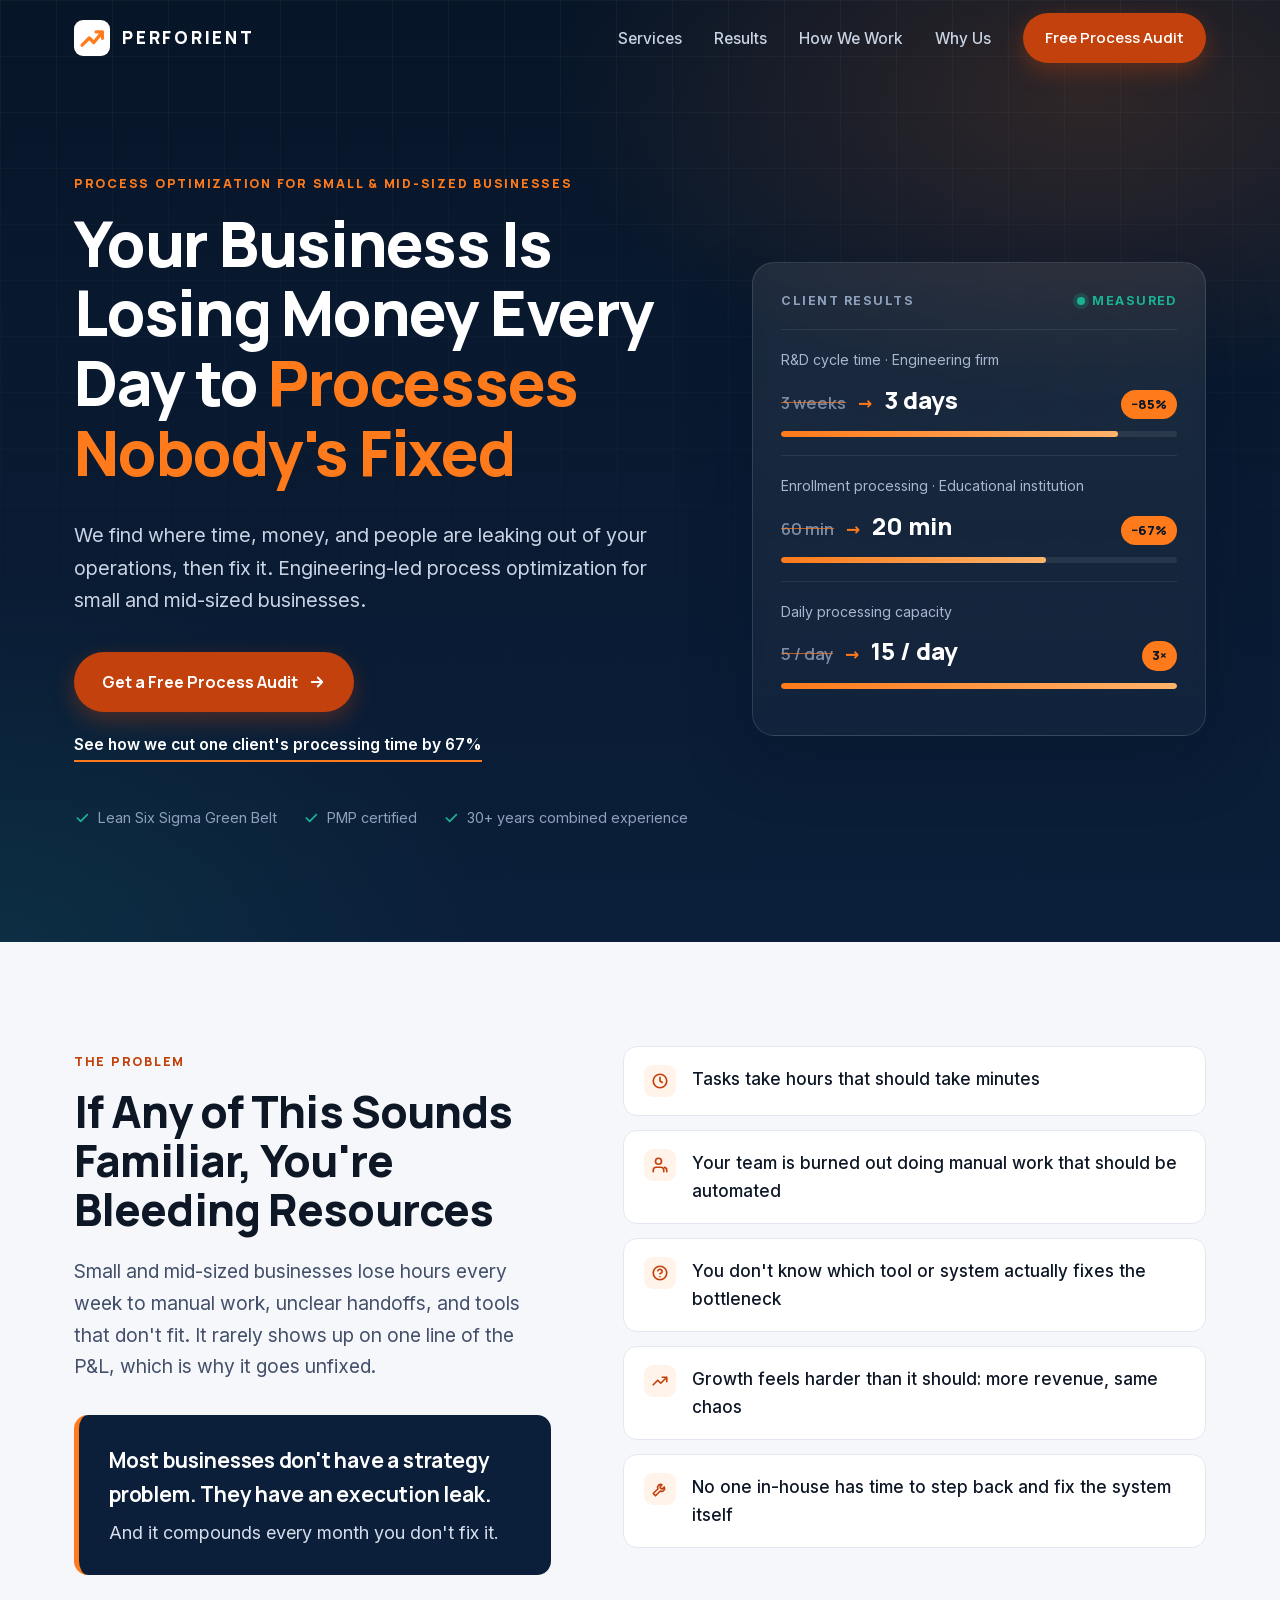
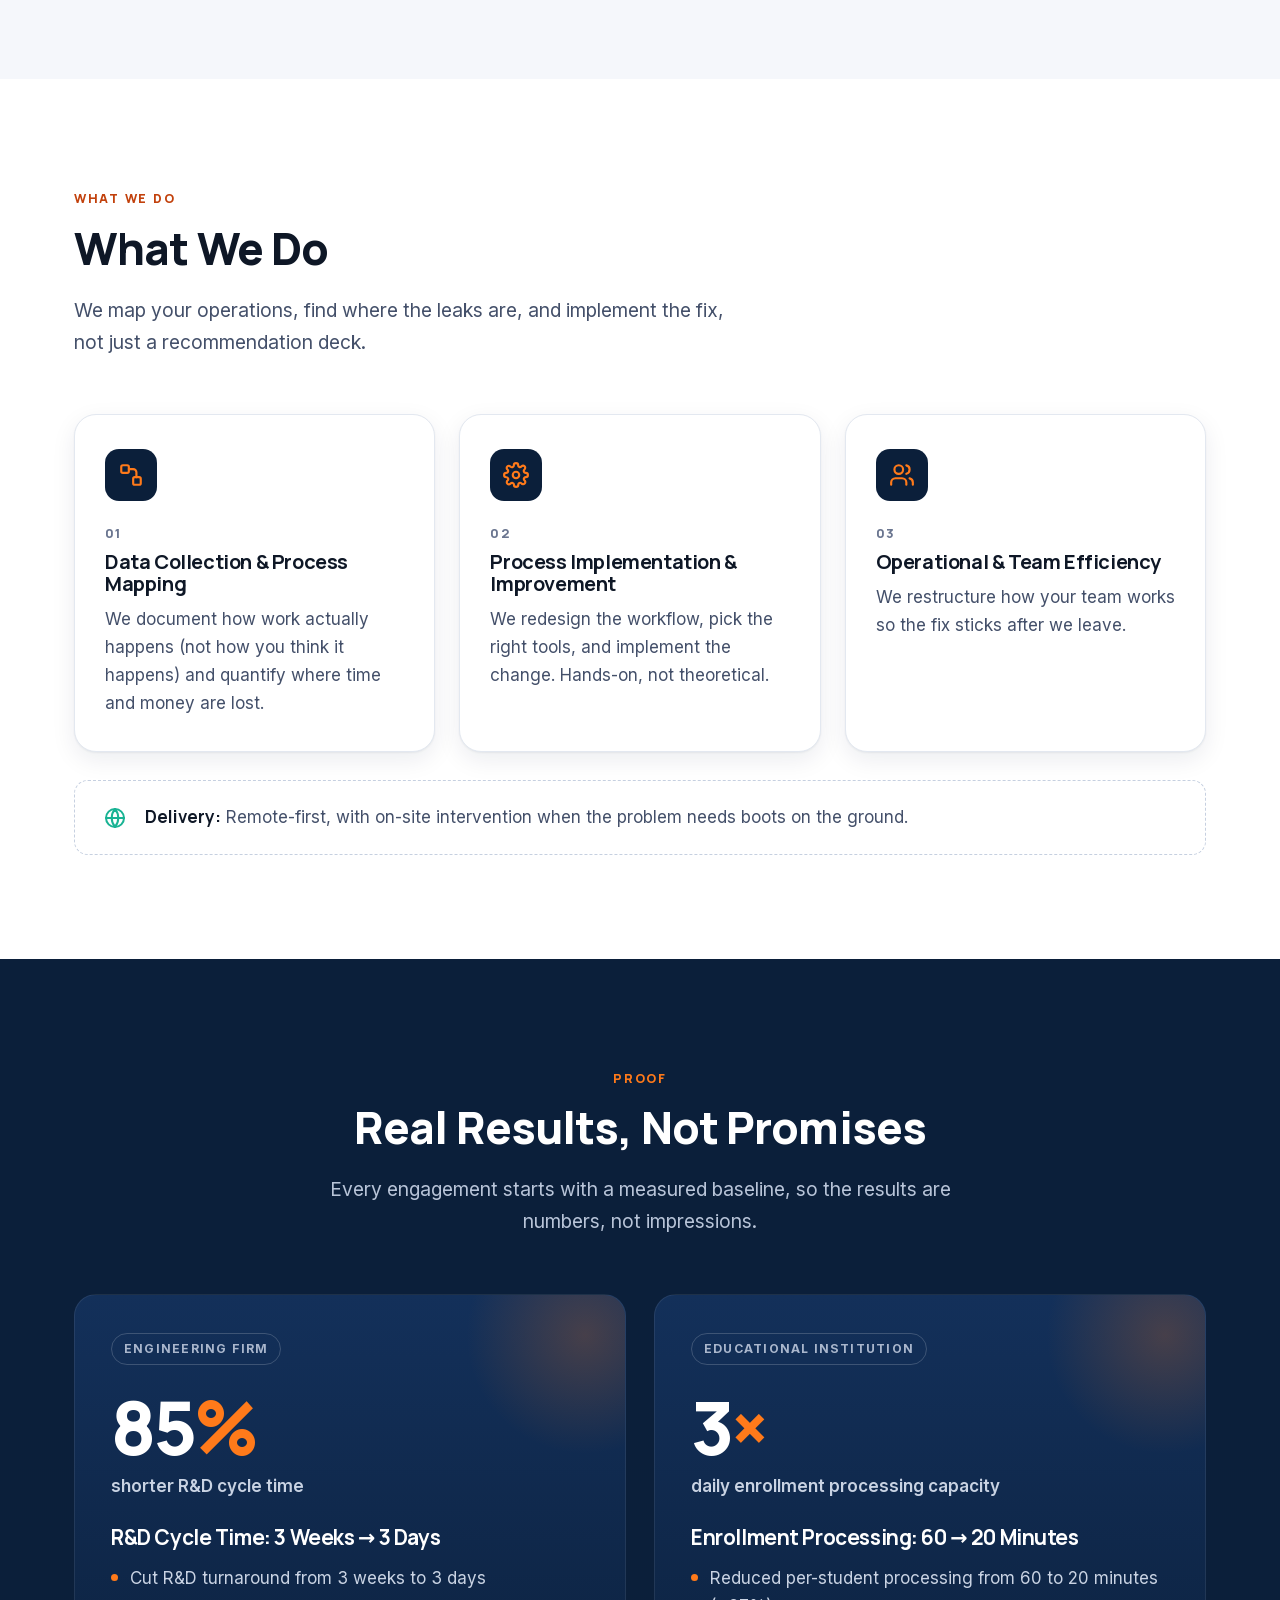
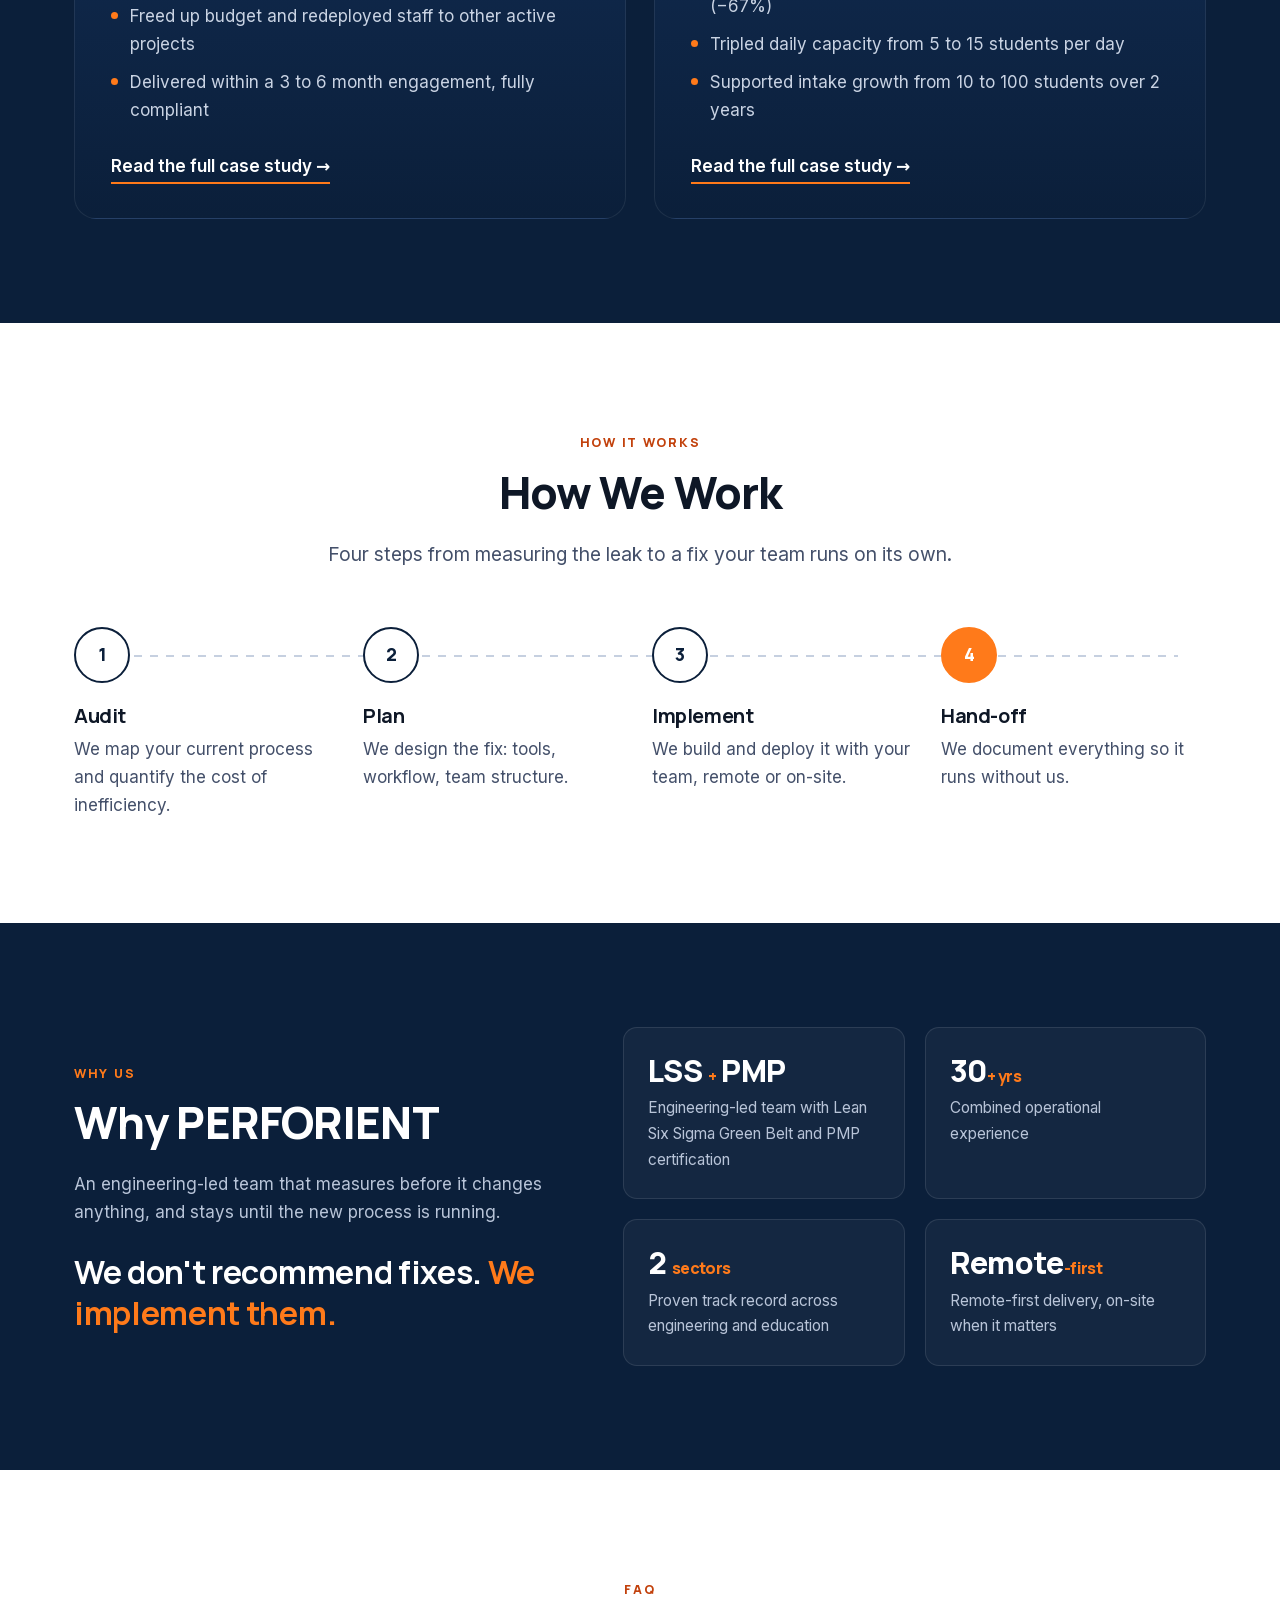
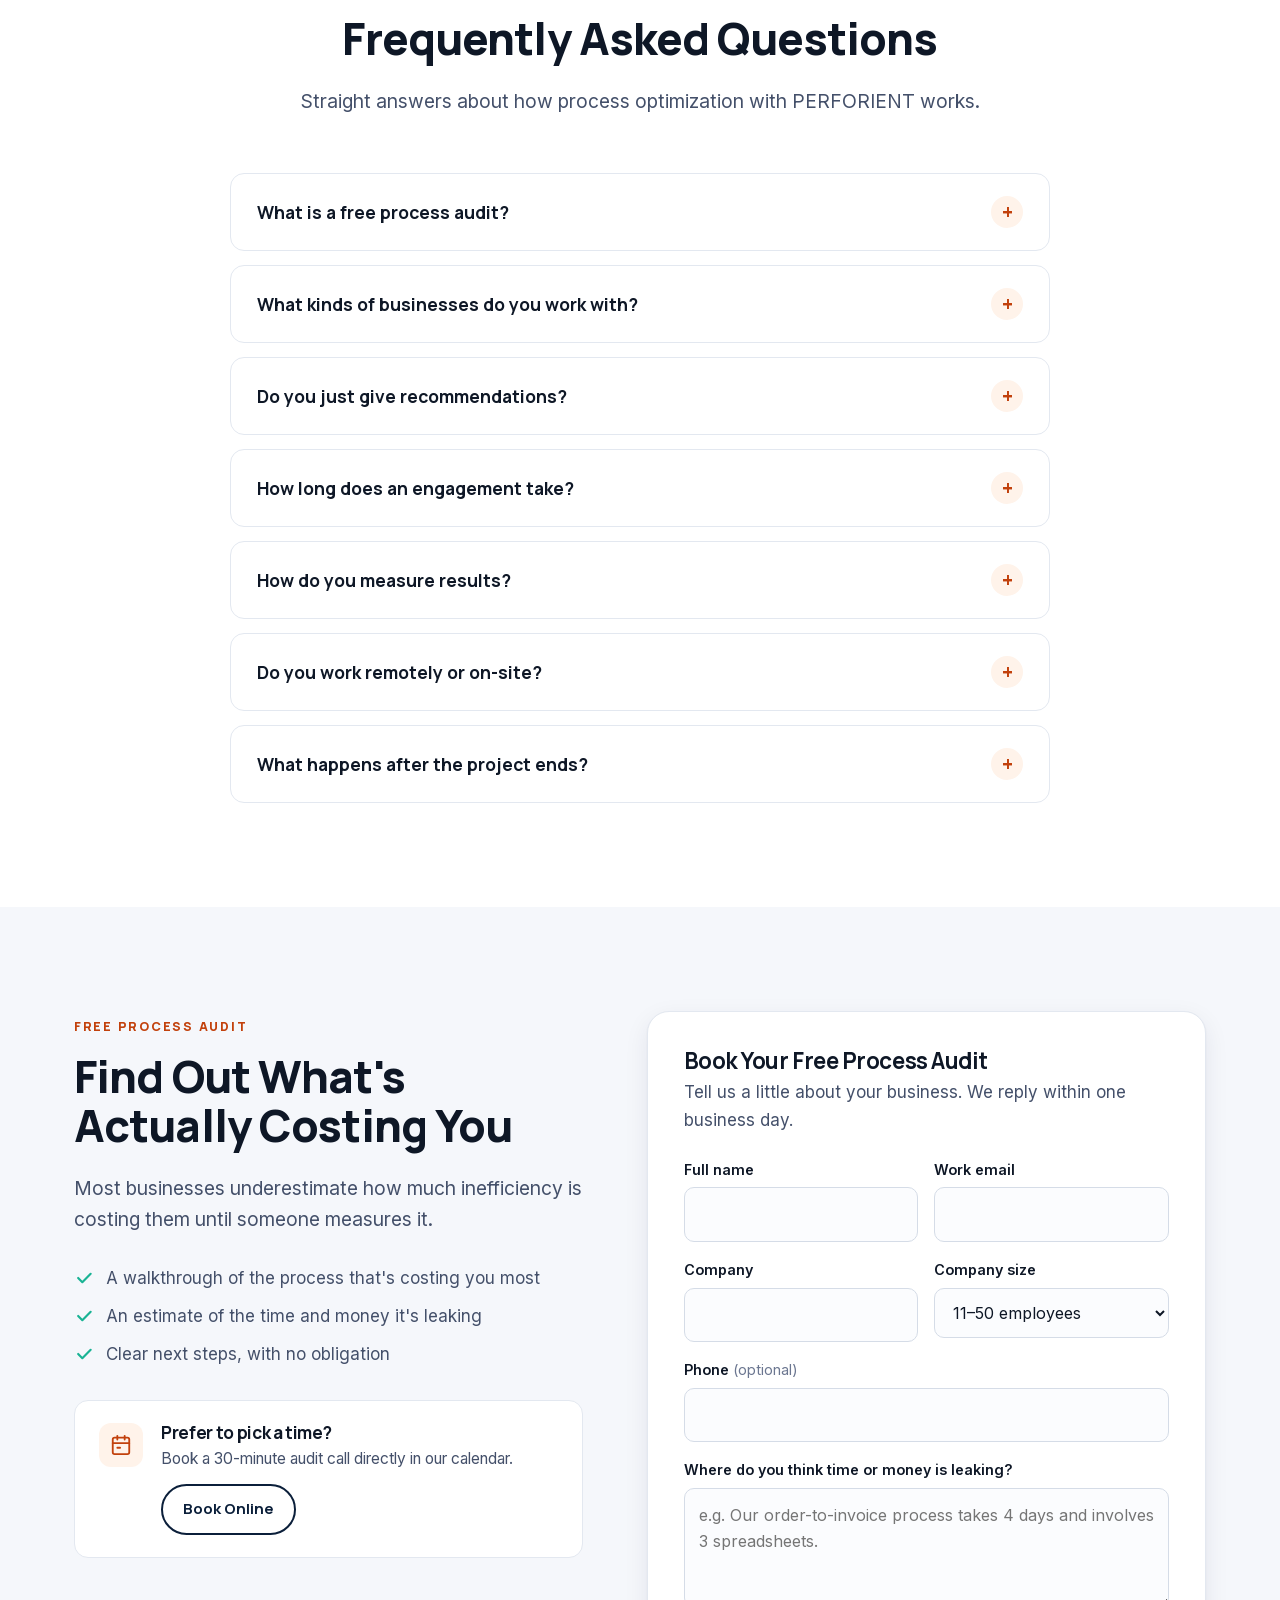
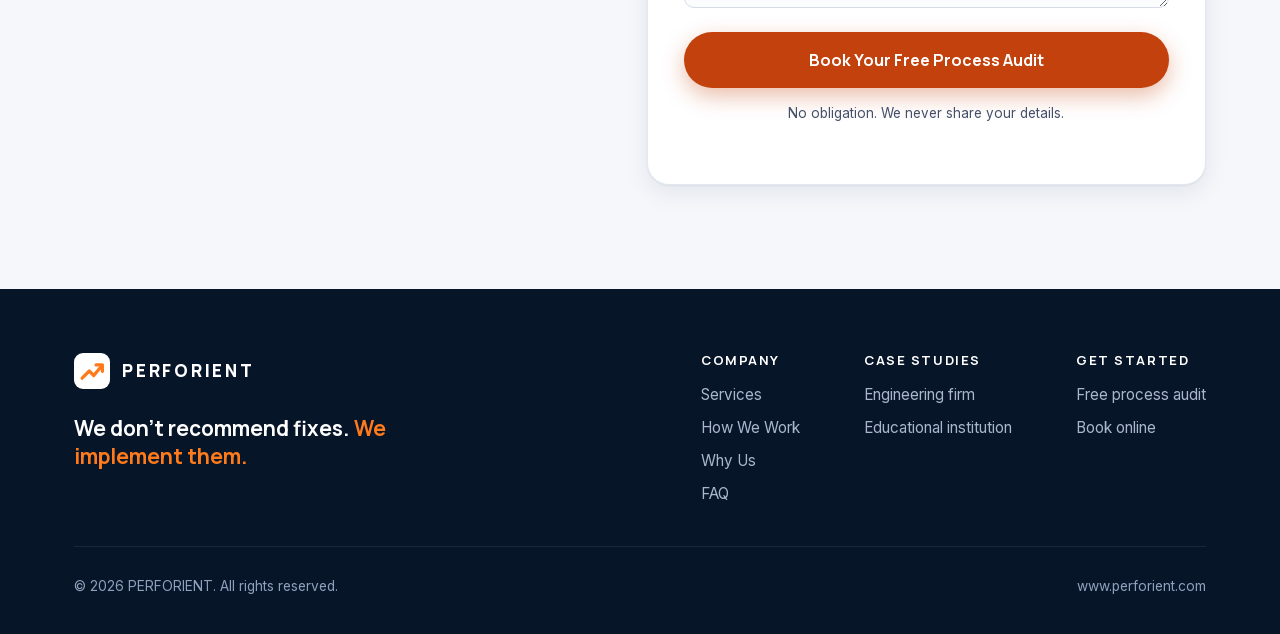
==== commit e85cccbd: "Improve accessibility, SEO and sharing - Darken orange on buttons and small text to pass WCAG AA con" ====
--- a/index.html
+++ b/index.html
@@ -13,12 +13,16 @@
   <meta property="og:title" content="Process Optimization Consulting for SMBs | PERFORIENT">
   <meta property="og:description" content="We find where time, money, and people are leaking out of your operations, then fix it. Free process audit.">
   <meta property="og:url" content="https://www.perforient.com/">
-  <meta name="twitter:card" content="summary">
+  <meta property="og:image" content="https://nasserwasfibabreak.github.io/perforient/assets/img/og-image.png">
+  <meta property="og:image:width" content="1200">
+  <meta property="og:image:height" content="630">
+  <meta property="og:image:alt" content="PERFORIENT: engineering-led process optimization for small and mid-sized businesses">
+  <meta name="twitter:image" content="https://nasserwasfibabreak.github.io/perforient/assets/img/og-image.png">
+  <meta name="twitter:card" content="summary_large_image">
 
   <link rel="icon" href="assets/img/favicon.svg" type="image/svg+xml">
-  <link rel="preconnect" href="https://fonts.googleapis.com">
-  <link rel="preconnect" href="https://fonts.gstatic.com" crossorigin>
-  <link href="https://fonts.googleapis.com/css2?family=Inter:wght@400;500;600;700&family=Manrope:wght@600;700;800&display=swap" rel="stylesheet">
+  <link rel="preload" href="assets/fonts/inter-latin.woff2" as="font" type="font/woff2" crossorigin>
+  <link rel="preload" href="assets/fonts/manrope-latin.woff2" as="font" type="font/woff2" crossorigin>
   <link rel="stylesheet" href="assets/css/styles.css">
 
   <script type="application/ld+json">
@@ -44,12 +48,16 @@
     }
   }
   </script>
+  <script type="application/ld+json">
+  {"@context": "https://schema.org", "@type": "FAQPage", "mainEntity": [{"@type": "Question", "name": "What is a free process audit?", "acceptedAnswer": {"@type": "Answer", "text": "We walk through the process that is costing your business the most, estimate how much time and money it is leaking, and outline clear next steps. There is no cost and no obligation."}}, {"@type": "Question", "name": "What kinds of businesses do you work with?", "acceptedAnswer": {"@type": "Answer", "text": "We work with small and mid-sized businesses. Our published results come from engineering and education, but the method applies to any business with repeatable workflows, such as approvals, onboarding, enrollment, order processing, or reporting."}}, {"@type": "Question", "name": "Do you just give recommendations?", "acceptedAnswer": {"@type": "Answer", "text": "No. We map your operations, redesign the workflow, choose the right tools, and implement the change with your team. You get a working process, not a recommendation deck."}}, {"@type": "Question", "name": "How long does an engagement take?", "acceptedAnswer": {"@type": "Answer", "text": "It depends on the scope of the problem. For example, our engineering firm engagement ran 3 to 6 months. We agree on scope and timeline with you after the audit."}}, {"@type": "Question", "name": "How do you measure results?", "acceptedAnswer": {"@type": "Answer", "text": "We measure a baseline before changing anything, such as cycle time, processing time per case, or daily capacity, and then track the same metrics after implementation. That is how we report results like an 85% shorter R&D cycle or 3x enrollment capacity."}}, {"@type": "Question", "name": "Do you work remotely or on-site?", "acceptedAnswer": {"@type": "Answer", "text": "We are remote-first, with on-site intervention when the problem needs boots on the ground."}}, {"@type": "Question", "name": "What happens after the project ends?", "acceptedAnswer": {"@type": "Answer", "text": "We document everything and restructure how your team works so the new process runs without us."}}]}
+  </script>
 </head>
 <body>
+<a class="skip-link" href="#main">Skip to content</a>
 
 <header class="site-header">
   <nav class="wrap nav" aria-label="Main">
-    <a href="#top" class="brand" aria-label="PERFORIENT home">
+    <a href="#main" class="brand" aria-label="PERFORIENT home">
       <svg class="brand__mark" viewBox="0 0 40 40" aria-hidden="true"><rect width="40" height="40" rx="10" fill="#0B1F3A"/><path d="M9 28 L17 20 L22 25 L31 14" fill="none" stroke="#FF7A1A" stroke-width="3.6" stroke-linecap="round" stroke-linejoin="round"/><path d="M24.5 13.2 L31.6 13.2 L31.6 20.3" fill="none" stroke="#FF7A1A" stroke-width="3.6" stroke-linecap="round" stroke-linejoin="round"/></svg>
       <span class="brand__name">PERFORIENT</span>
     </a>
@@ -66,7 +74,7 @@
   </nav>
 </header>
 
-<main id="top">
+<main id="main" tabindex="-1">
 
   <!-- ================= HERO ================= -->
   <section class="hero">
@@ -243,6 +251,47 @@
         <div class="why__item reveal"><div class="k">30<small>+ yrs</small></div><p>Combined operational experience</p></div>
         <div class="why__item reveal"><div class="k">2 <small>sectors</small></div><p>Proven track record across engineering and education</p></div>
         <div class="why__item reveal"><div class="k">Remote<small>-first</small></div><p>Remote-first delivery, on-site when it matters</p></div>
+      </div>
+    </div>
+  </section>
+
+  <!-- ================= FAQ ================= -->
+  <section class="section" id="faq">
+    <div class="wrap">
+      <div class="section-head section-head--center reveal">
+        <span class="eyebrow">FAQ</span>
+        <h2>Frequently Asked Questions</h2>
+        <p class="lead">Straight answers about how process optimization with PERFORIENT works.</p>
+      </div>
+      <div class="faq reveal">
+        <details>
+          <summary>What is a free process audit?</summary>
+          <div class="faq__a"><p>We walk through the process that is costing your business the most, estimate how much time and money it is leaking, and outline clear next steps. There is no cost and no obligation.</p></div>
+        </details>
+        <details>
+          <summary>What kinds of businesses do you work with?</summary>
+          <div class="faq__a"><p>We work with small and mid-sized businesses. Our published results come from engineering and education, but the method applies to any business with repeatable workflows, such as approvals, onboarding, enrollment, order processing, or reporting.</p></div>
+        </details>
+        <details>
+          <summary>Do you just give recommendations?</summary>
+          <div class="faq__a"><p>No. We map your operations, redesign the workflow, choose the right tools, and implement the change with your team. You get a working process, not a recommendation deck.</p></div>
+        </details>
+        <details>
+          <summary>How long does an engagement take?</summary>
+          <div class="faq__a"><p>It depends on the scope of the problem. For example, our engineering firm engagement ran 3 to 6 months. We agree on scope and timeline with you after the audit.</p></div>
+        </details>
+        <details>
+          <summary>How do you measure results?</summary>
+          <div class="faq__a"><p>We measure a baseline before changing anything, such as cycle time, processing time per case, or daily capacity, and then track the same metrics after implementation. That is how we report results like an 85% shorter R&amp;D cycle or 3x enrollment capacity.</p></div>
+        </details>
+        <details>
+          <summary>Do you work remotely or on-site?</summary>
+          <div class="faq__a"><p>We are remote-first, with on-site intervention when the problem needs boots on the ground.</p></div>
+        </details>
+        <details>
+          <summary>What happens after the project ends?</summary>
+          <div class="faq__a"><p>We document everything and restructure how your team works so the new process runs without us.</p></div>
+        </details>
       </div>
     </div>
   </section>
@@ -306,7 +355,7 @@
   <div class="wrap">
     <div class="footer__top">
       <div>
-        <a href="#top" class="brand" aria-label="PERFORIENT home">
+        <a href="#main" class="brand" aria-label="PERFORIENT home">
           <svg class="brand__mark" viewBox="0 0 40 40" aria-hidden="true"><rect width="40" height="40" rx="10"/><path d="M9 28 L17 20 L22 25 L31 14" fill="none" stroke-width="3.6" stroke-linecap="round" stroke-linejoin="round"/><path d="M24.5 13.2 L31.6 13.2 L31.6 20.3" fill="none" stroke-width="3.6" stroke-linecap="round" stroke-linejoin="round"/></svg>
           <span class="brand__name">PERFORIENT</span>
         </a>
@@ -315,7 +364,7 @@
       <div class="footer__cols">
         <div>
           <h4>Company</h4>
-          <ul><li><a href="#services">Services</a></li><li><a href="#process">How We Work</a></li><li><a href="#why">Why Us</a></li></ul>
+          <ul><li><a href="#services">Services</a></li><li><a href="#process">How We Work</a></li><li><a href="#why">Why Us</a></li><li><a href="#faq">FAQ</a></li></ul>
         </div>
         <div>
           <h4>Case studies</h4>
--- a/assets/css/styles.css
+++ b/assets/css/styles.css
@@ -2,6 +2,16 @@
    PERFORIENT — site styles
    Brand: deep navy (trust, engineering) + signal orange (urgency, action)
    ========================================================= */
+
+/* Self-hosted fonts (SIL Open Font License), latin subset, variable weight */
+@font-face {
+  font-family: "Inter"; font-style: normal; font-weight: 400 700; font-display: swap;
+  src: url("../fonts/inter-latin.woff2") format("woff2");
+}
+@font-face {
+  font-family: "Manrope"; font-style: normal; font-weight: 600 800; font-display: swap;
+  src: url("../fonts/manrope-latin.woff2") format("woff2");
+}
 
 :root {
   --navy-900: #071528;
@@ -9,7 +19,8 @@
   --navy-700: #13305A;
   --navy-500: #3A5682;
   --orange: #FF7A1A;
-  --orange-600: #E5640A;
+  --orange-600: #C2410C; /* accessible orange: 5.2:1 with white */
+  --orange-700: #9A3412;
   --orange-50: #FFF3EA;
   --teal: #19B394;
   --ink: #0E1726;
@@ -90,8 +101,8 @@
 }
 .btn:hover { transform: translateY(-1px); }
 .btn:focus-visible { outline: 3px solid var(--orange); outline-offset: 3px; }
-.btn--primary { background: var(--orange); color: #fff; box-shadow: 0 8px 22px rgba(255, 122, 26, .35); }
-.btn--primary:hover { background: var(--orange-600); }
+.btn--primary { background: var(--orange-600); color: #fff; box-shadow: 0 8px 22px rgba(194, 65, 12, .35); }
+.btn--primary:hover { background: var(--orange-700); }
 .btn--ghost { border-color: currentColor; color: var(--navy-800); background: transparent; }
 .btn--ghost:hover { background: var(--navy-800); color: #fff; border-color: var(--navy-800); }
 .btn--ghost-light { border-color: rgba(255,255,255,.35); color: #fff; }
@@ -397,6 +408,39 @@
 .next-case strong { font-family: var(--font-head); font-size: 1.25rem; color: var(--ink); }
 .next-case .arrow { font-size: 1.6rem; color: var(--orange); }
 
+/* ---------- Skip link ---------- */
+.skip-link {
+  position: absolute; left: 16px; top: -100px; z-index: 100;
+  background: #fff; color: var(--navy-800); font-weight: 700;
+  padding: 12px 18px; border-radius: 10px; text-decoration: none;
+  box-shadow: var(--shadow);
+}
+.skip-link:focus { top: 12px; outline: 3px solid var(--orange); outline-offset: 2px; }
+main:focus { outline: none; }
+
+/* ---------- FAQ ---------- */
+.faq { max-width: 820px; margin: 0 auto; display: grid; gap: 14px; }
+.faq details {
+  background: #fff; border: 1px solid var(--line); border-radius: var(--radius);
+  transition: border-color .2s, box-shadow .2s;
+}
+.faq details[open] { border-color: #F2B48C; box-shadow: var(--shadow); }
+.faq summary {
+  list-style: none; cursor: pointer; padding: 22px 26px;
+  display: flex; justify-content: space-between; align-items: center; gap: 20px;
+  font-family: var(--font-head); font-weight: 700; font-size: 1.1rem; color: var(--ink);
+}
+.faq summary::-webkit-details-marker { display: none; }
+.faq summary::after {
+  content: "+"; flex: none; width: 32px; height: 32px; border-radius: 50%;
+  display: grid; place-items: center; font-size: 1.3rem; line-height: 1;
+  background: var(--orange-50); color: var(--orange-600); transition: transform .2s;
+}
+.faq details[open] summary::after { transform: rotate(45deg); }
+.faq summary:focus-visible { outline: 3px solid var(--orange); outline-offset: -3px; border-radius: var(--radius); }
+.faq .faq__a { padding: 0 26px 22px; color: var(--ink-2); }
+.faq .faq__a p:last-child { margin-bottom: 0; }
+
 /* ---------- Reveal animation ---------- */
 .reveal { opacity: 0; transform: translateY(18px); transition: opacity .7s ease, transform .7s ease; }
 .reveal.is-visible { opacity: 1; transform: none; }
@@ -431,6 +475,8 @@
   .cases { grid-template-columns: 1fr; }
 }
 @media (max-width: 600px) {
+  .faq summary { padding: 18px 20px; font-size: 1.02rem; }
+  .faq .faq__a { padding: 0 20px 18px; }
   body { font-size: 16px; }
   .wrap { padding: 0 16px; }
   .section { padding: 72px 0; }
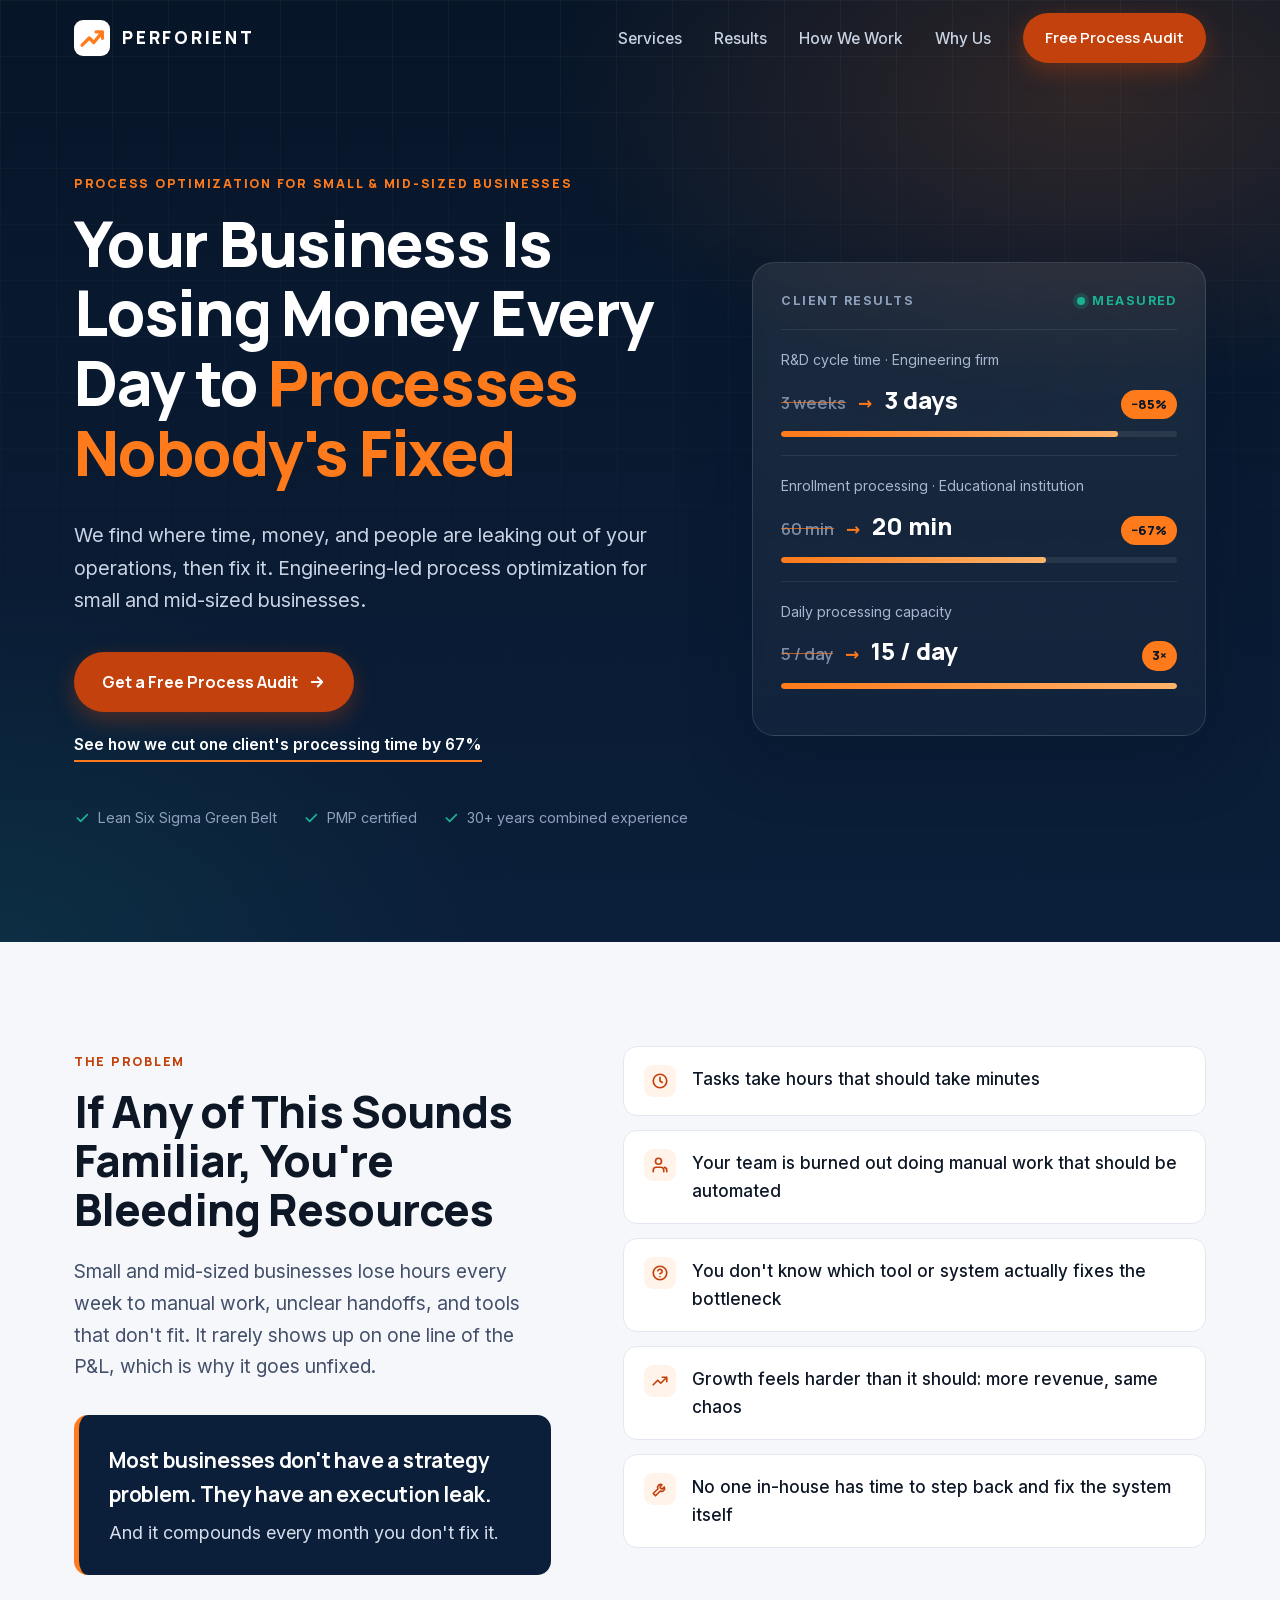
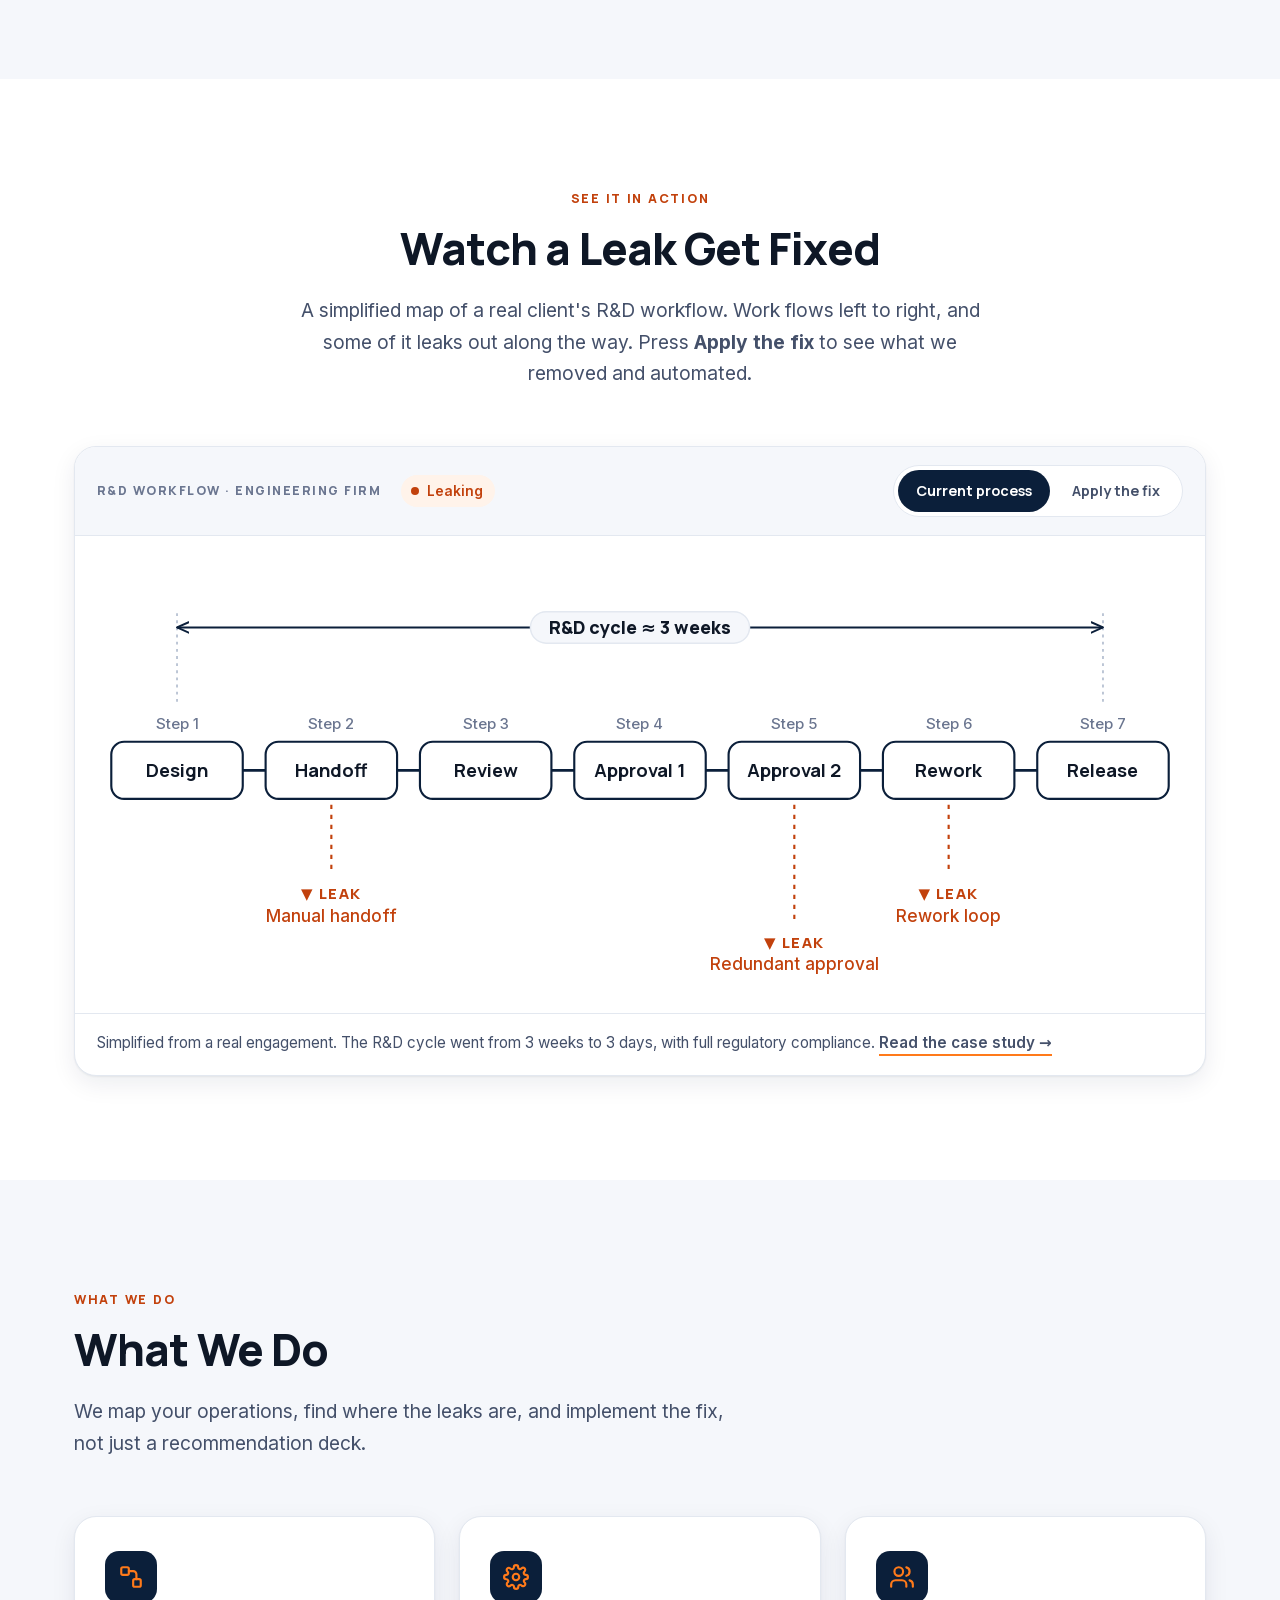
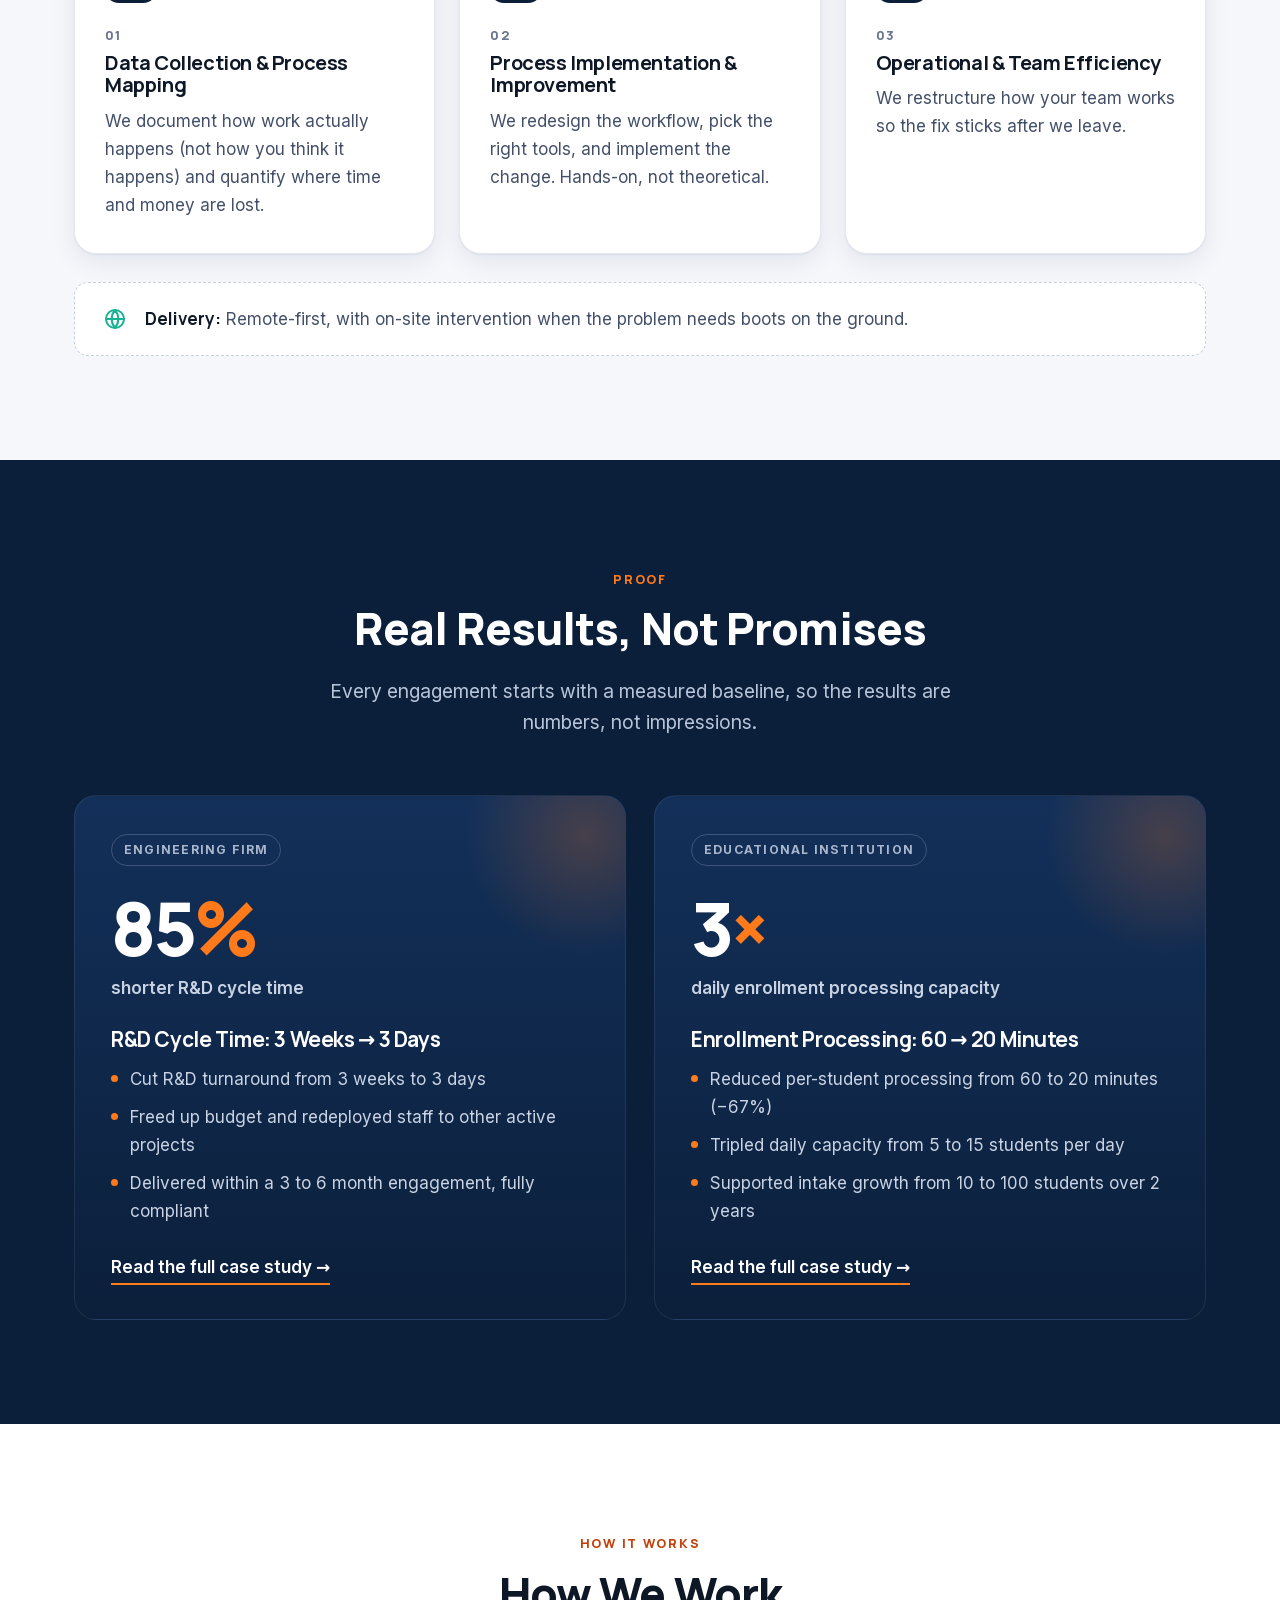
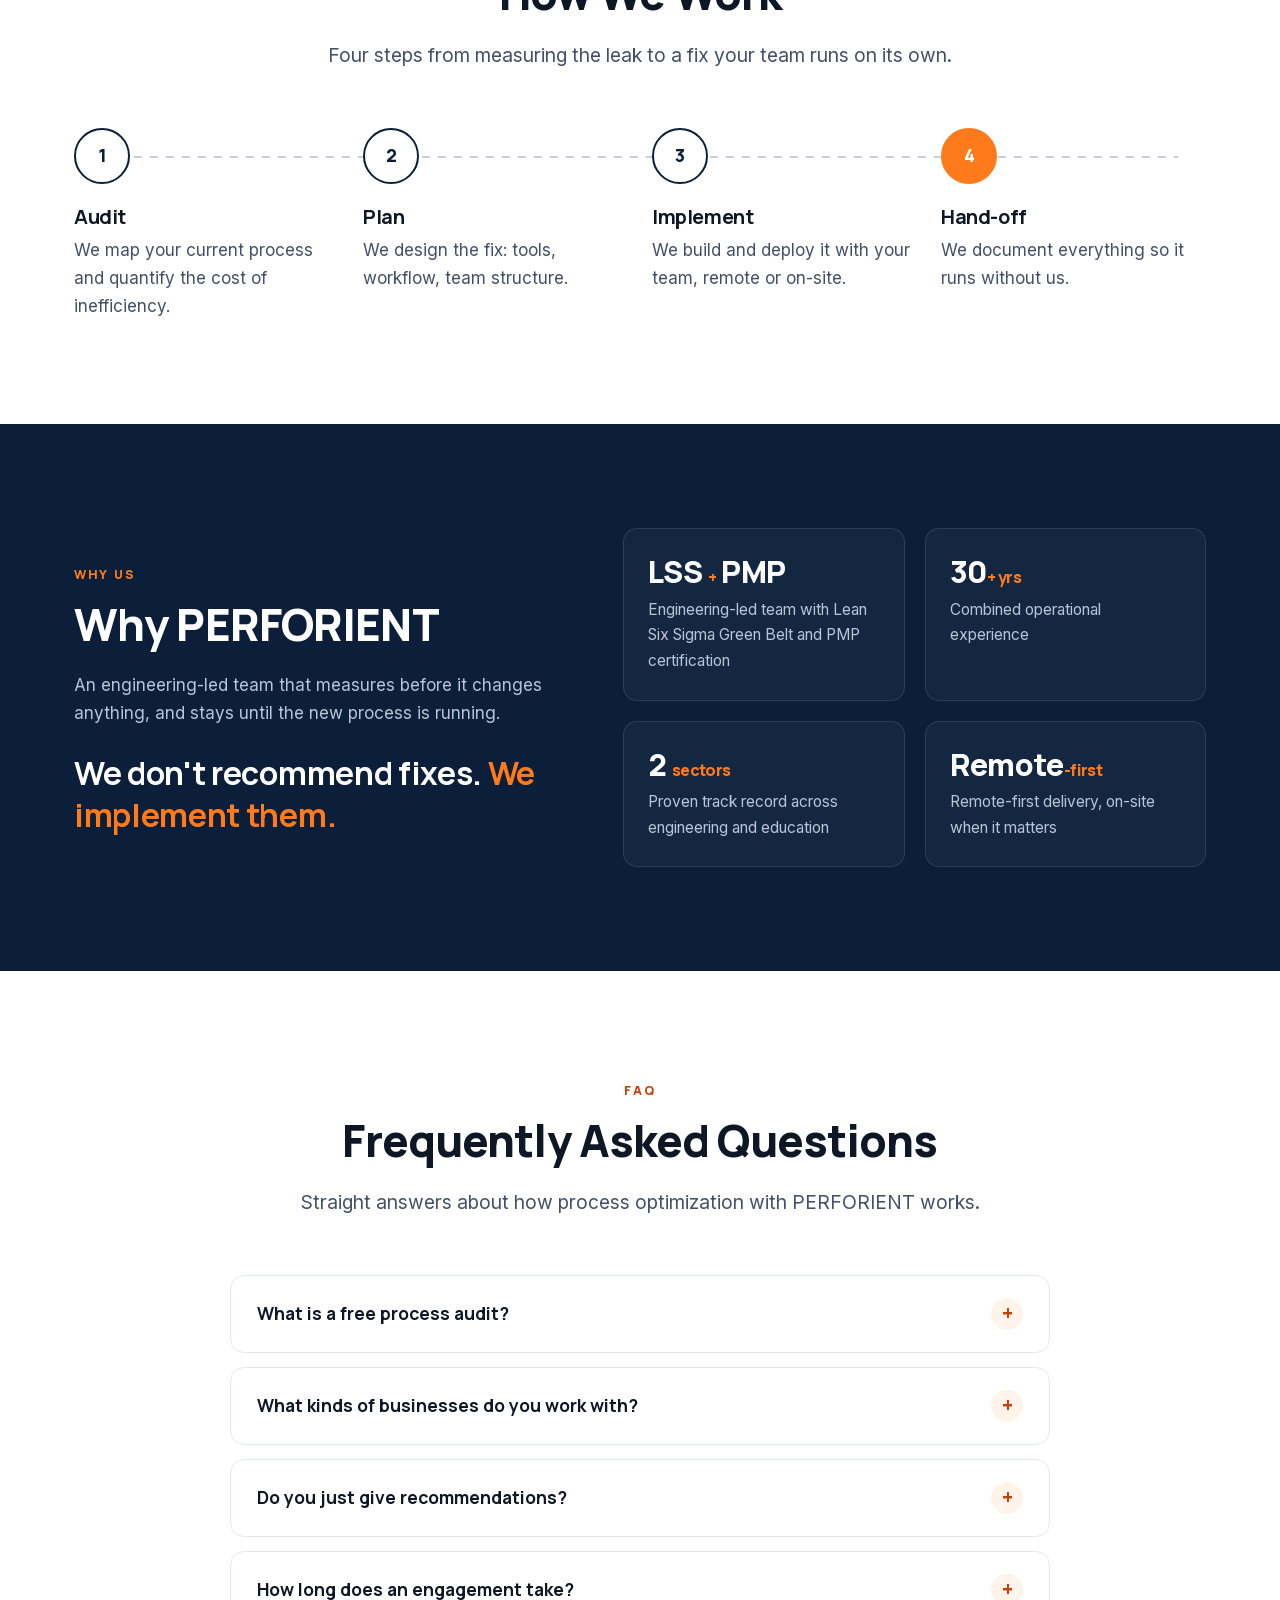
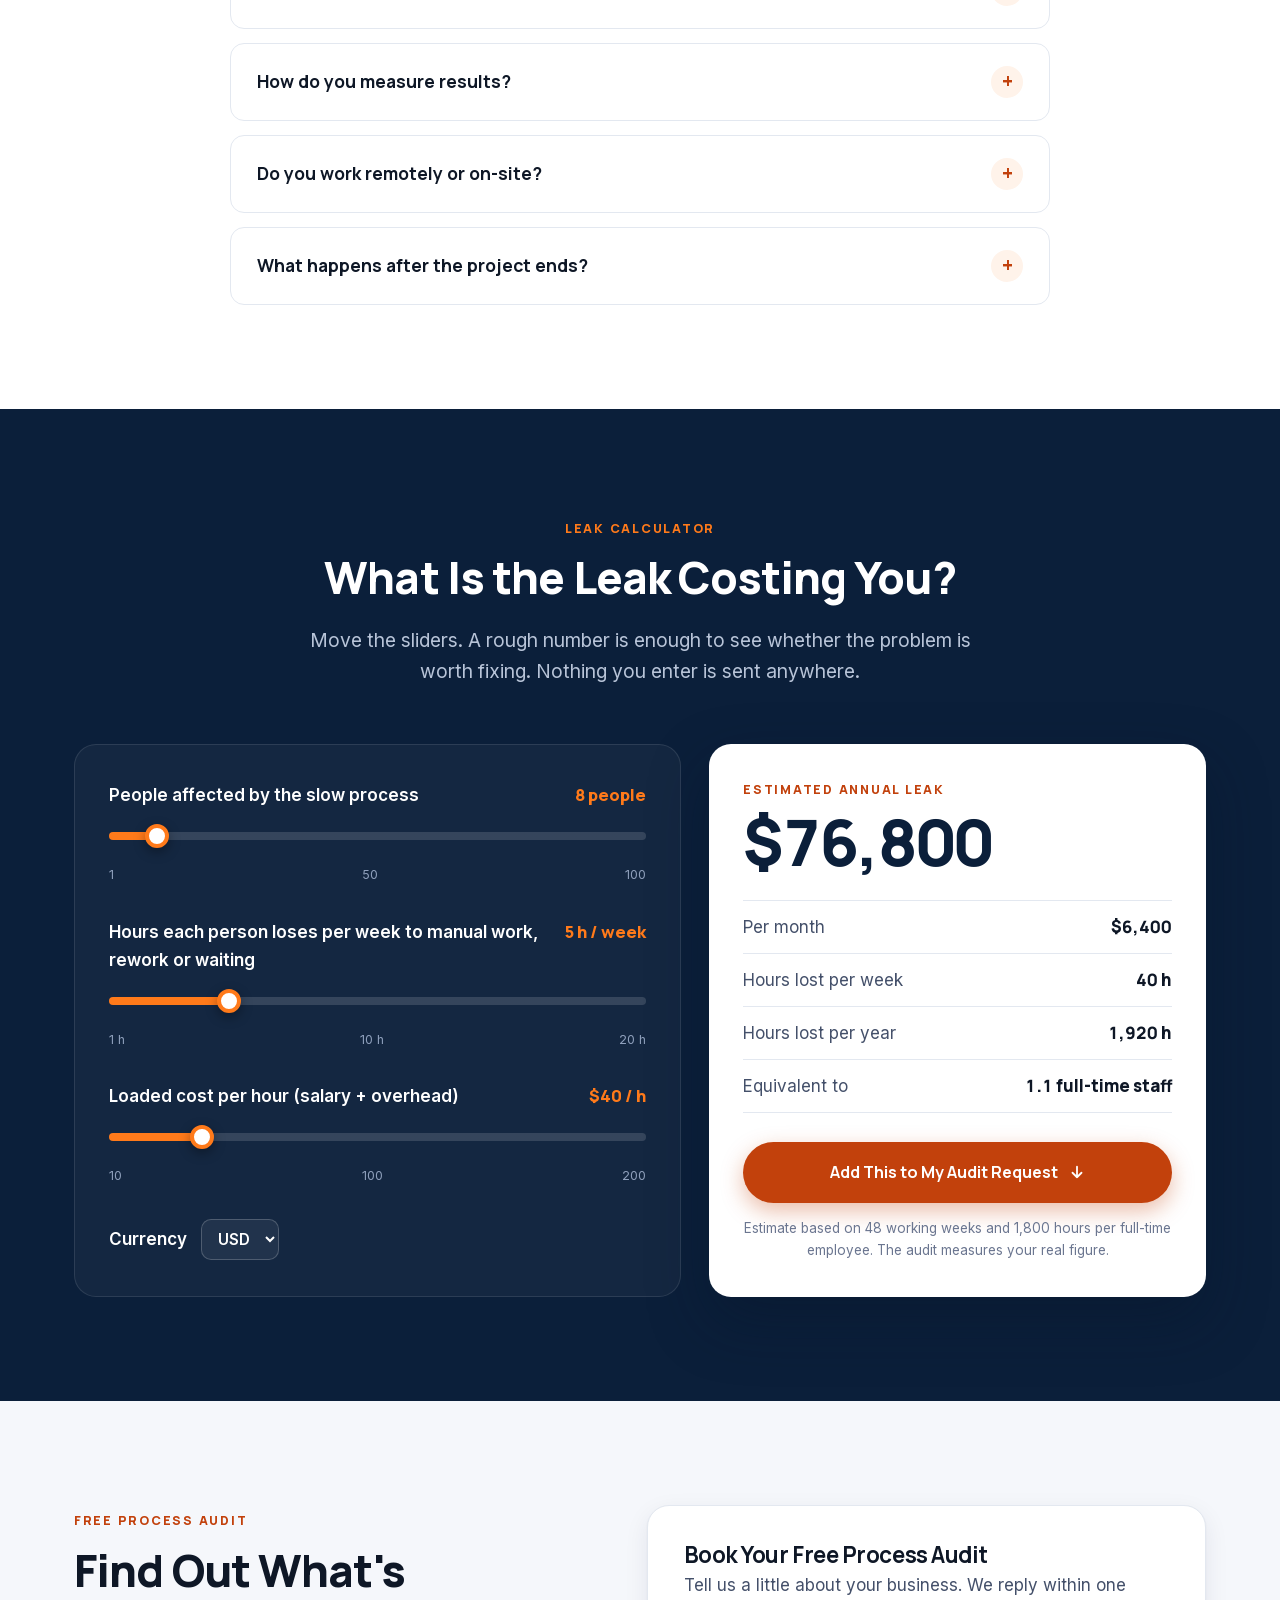
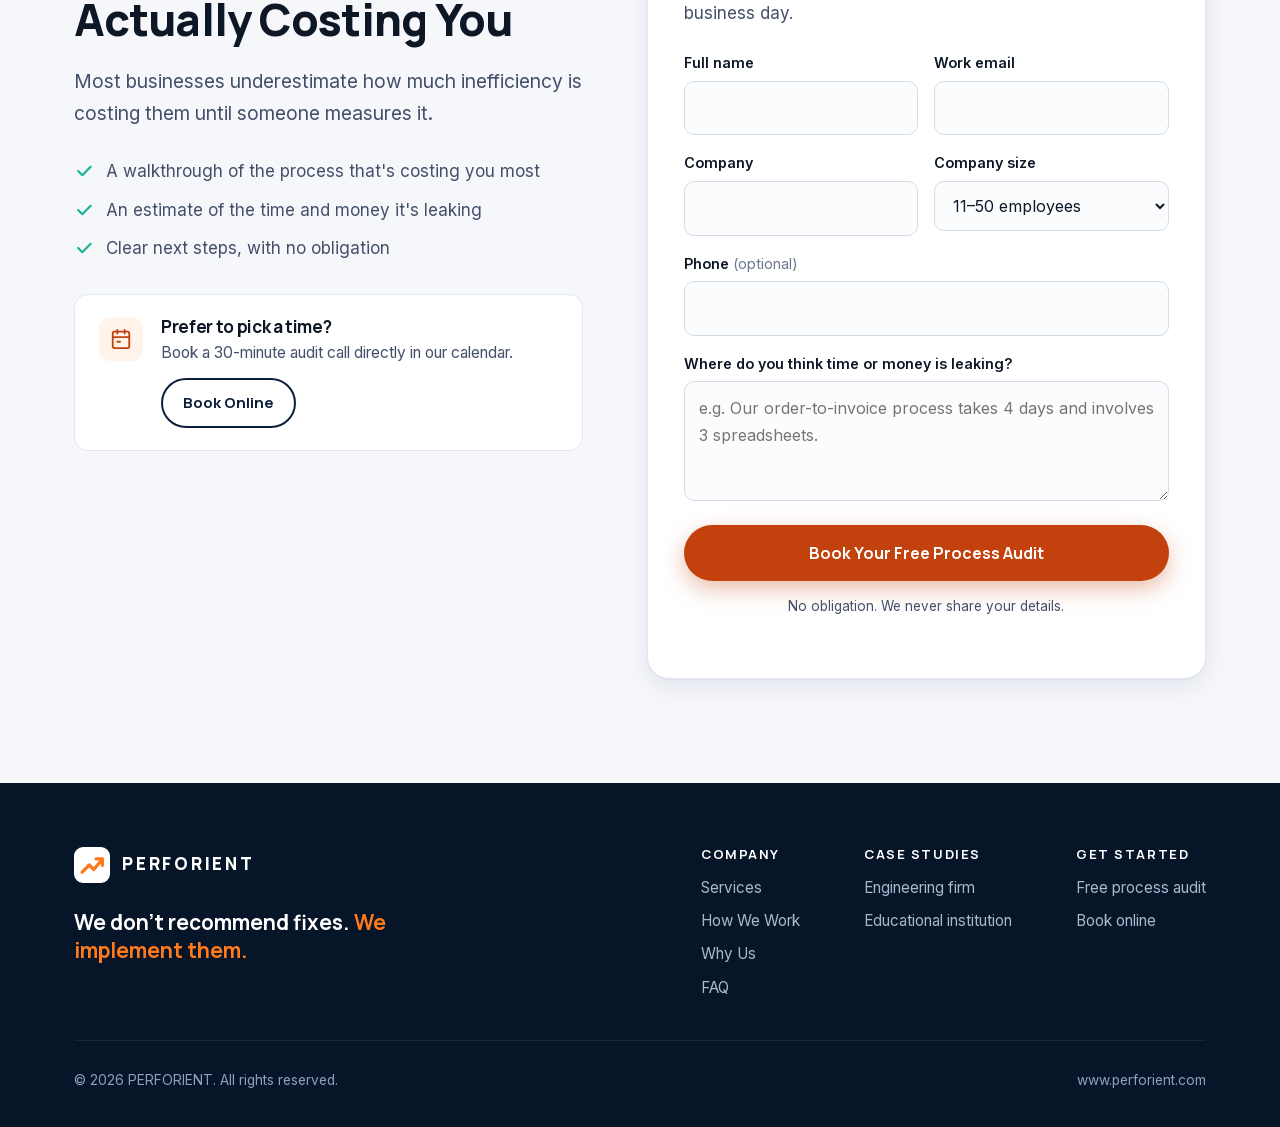
==== commit 2aedf9ad: "Add process animation and leak calculator in Design A style Port the interactive workflow diagram an" ====
--- a/index.html
+++ b/index.html
@@ -148,8 +148,31 @@
     </div>
   </section>
 
+  <!-- ================= SEE THE FIX (process animation) ================= -->
+  <section class="section" id="see-the-fix">
+    <div class="wrap">
+      <div class="section-head section-head--center reveal">
+        <span class="eyebrow">See it in action</span>
+        <h2>Watch a Leak Get Fixed</h2>
+        <p class="lead">A simplified map of a real client's R&amp;D workflow. Work flows left to right, and some of it leaks out along the way. Press <strong>Apply the fix</strong> to see what we removed and automated.</p>
+      </div>
+      <figure class="flow reveal" id="dg-home" data-diagram="rd">
+        <div class="flow__bar">
+          <span class="flow__title">R&amp;D workflow · Engineering firm</span>
+          <span class="flow__status" aria-live="polite"><span class="flow__dot" aria-hidden="true"></span><span>Leaking</span></span>
+          <div class="flow__toggle" role="group" aria-label="Diagram state">
+            <button type="button" data-state="before" aria-pressed="true">Current process</button>
+            <button type="button" data-state="after" class="is-fix" aria-pressed="false">Apply the fix</button>
+          </div>
+        </div>
+        <div class="flow__canvas"></div>
+        <figcaption class="flow__cap">Simplified from a real engagement. The R&amp;D cycle went from 3 weeks to 3 days, with full regulatory compliance. <a href="case-studies/engineering-firm.html" class="text-link">Read the case study →</a></figcaption>
+      </figure>
+    </div>
+  </section>
+
   <!-- ================= SERVICES ================= -->
-  <section class="section" id="services">
+  <section class="section section--soft" id="services">
     <div class="wrap">
       <div class="section-head reveal">
         <span class="eyebrow">What we do</span>
@@ -296,6 +319,60 @@
     </div>
   </section>
 
+  <!-- ================= LEAK CALCULATOR ================= -->
+  <section class="section section--dark" id="calculator">
+    <div class="wrap">
+      <div class="section-head section-head--center reveal">
+        <span class="eyebrow">Leak calculator</span>
+        <h2>What Is the Leak Costing You?</h2>
+        <p class="lead" style="color:#B8C4D8">Move the sliders. A rough number is enough to see whether the problem is worth fixing. Nothing you enter is sent anywhere.</p>
+      </div>
+      <div class="calc reveal" data-calc>
+        <div class="calc__in">
+          <div class="slider">
+            <label for="c-people"><span>People affected by the slow process</span><output data-o="people" for="c-people"></output></label>
+            <input type="range" id="c-people" min="1" max="100" step="1" value="8">
+            <div class="slider__ticks" aria-hidden="true"><span>1</span><span>50</span><span>100</span></div>
+          </div>
+          <div class="slider">
+            <label for="c-hours"><span>Hours each person loses per week to manual work, rework or waiting</span><output data-o="hours" for="c-hours"></output></label>
+            <input type="range" id="c-hours" min="1" max="20" step="1" value="5">
+            <div class="slider__ticks" aria-hidden="true"><span>1 h</span><span>10 h</span><span>20 h</span></div>
+          </div>
+          <div class="slider">
+            <label for="c-rate"><span>Loaded cost per hour (salary + overhead)</span><output data-o="rate" for="c-rate"></output></label>
+            <input type="range" id="c-rate" min="10" max="200" step="5" value="40">
+            <div class="slider__ticks" aria-hidden="true"><span>10</span><span>100</span><span>200</span></div>
+          </div>
+          <div class="calc__cur">
+            <label for="c-cur">Currency</label>
+            <select id="c-cur">
+              <option value="USD" selected>USD</option>
+              <option value="EUR">EUR</option>
+              <option value="GBP">GBP</option>
+              <option value="AED">AED</option>
+              <option value="SAR">SAR</option>
+            </select>
+          </div>
+        </div>
+        <div class="calc__out" aria-live="polite">
+          <span class="eyebrow">Estimated annual leak</span>
+          <div class="calc__big" data-o="annual">—</div>
+          <dl class="calc__rows">
+            <div><dt>Per month</dt><dd data-o="month"></dd></div>
+            <div><dt>Hours lost per week</dt><dd data-o="hw"></dd></div>
+            <div><dt>Hours lost per year</dt><dd data-o="hy"></dd></div>
+            <div><dt>Equivalent to</dt><dd data-o="fte"></dd></div>
+          </dl>
+          <a href="#audit-form" class="btn btn--primary btn--block" data-calc-send>Add This to My Audit Request
+            <svg viewBox="0 0 24 24" fill="none" stroke="currentColor" stroke-width="2.4" stroke-linecap="round" stroke-linejoin="round" aria-hidden="true"><path d="M12 5v14M6 13l6 6 6-6"/></svg>
+          </a>
+          <p class="calc__fine">Estimate based on 48 working weeks and 1,800 hours per full-time employee. The audit measures your real figure.</p>
+        </div>
+      </div>
+    </div>
+  </section>
+
   <!-- ================= FINAL CTA / CONTACT ================= -->
   <section class="section section--soft" id="contact">
     <div class="wrap contact">
@@ -341,6 +418,7 @@
         </div>
         <div class="field"><label for="f-phone">Phone <span class="opt">(optional)</span></label><input id="f-phone" name="phone" type="tel" autocomplete="tel"></div>
         <div class="field"><label for="f-msg">Where do you think time or money is leaking?</label><textarea id="f-msg" name="message" required placeholder="e.g. Our order-to-invoice process takes 4 days and involves 3 spreadsheets."></textarea></div>
+        <input type="hidden" name="leak_estimate" id="f-calc">
         <div class="hp" aria-hidden="true"><label>Leave empty<input name="_gotcha" tabindex="-1" autocomplete="off"></label></div>
         <button type="submit" class="btn btn--primary btn--block">Book Your Free Process Audit</button>
         <p class="form__fine">No obligation. We never share your details.</p>
--- a/assets/css/styles.css
+++ b/assets/css/styles.css
@@ -23,6 +23,7 @@
   --orange-700: #9A3412;
   --orange-50: #FFF3EA;
   --teal: #19B394;
+  --teal-700: #0E7A64; /* accessible teal: 5:1 with white */
   --ink: #0E1726;
   --ink-2: #44506A;
   --ink-3: #6B7690;
@@ -408,6 +409,153 @@
 .next-case strong { font-family: var(--font-head); font-size: 1.25rem; color: var(--ink); }
 .next-case .arrow { font-size: 1.6rem; color: var(--orange); }
 
+/* ---------- Process animation (see-the-fix + case pages) ---------- */
+.flow {
+  margin: 0; background: #fff; border: 1px solid var(--line); border-radius: var(--radius-lg);
+  box-shadow: var(--shadow); overflow: hidden;
+}
+.flow--case { margin: 0 0 72px; }
+.flow__bar {
+  display: flex; align-items: center; gap: 14px 20px; flex-wrap: wrap;
+  padding: 18px 22px; border-bottom: 1px solid var(--line); background: var(--bg-soft);
+}
+.flow__title { font-family: var(--font-head); font-size: .78rem; font-weight: 800; letter-spacing: .12em; text-transform: uppercase; color: var(--ink-3); }
+.flow__status {
+  display: inline-flex; align-items: center; gap: 8px; font-size: .86rem; font-weight: 600;
+  color: var(--orange-600); background: var(--orange-50); padding: 5px 12px 5px 10px; border-radius: 999px;
+  transition: background .3s, color .3s;
+}
+.flow__dot { width: 8px; height: 8px; border-radius: 50%; background: currentColor; box-shadow: 0 0 0 0 rgba(194,65,12,.45); animation: flow-pulse 1.6s ease-out infinite; }
+@keyframes flow-pulse { 0% { box-shadow: 0 0 0 0 rgba(194,65,12,.45); } 100% { box-shadow: 0 0 0 8px rgba(194,65,12,0); } }
+.flow.is-fixed .flow__status { color: var(--teal-700); background: #E8F7F3; }
+.flow.is-fixed .flow__dot { animation: none; box-shadow: 0 0 0 3px rgba(25,179,148,.25); }
+.flow__toggle {
+  margin-left: auto; display: inline-flex; padding: 4px; gap: 4px;
+  background: #fff; border: 1px solid var(--line); border-radius: 999px;
+}
+.flow__toggle button {
+  font: inherit; font-family: var(--font-head); font-weight: 700; font-size: .9rem;
+  border: 0; border-radius: 999px; padding: 9px 18px; cursor: pointer;
+  background: transparent; color: var(--ink-2); transition: background .2s, color .2s, box-shadow .2s;
+}
+.flow__toggle button:hover { color: var(--ink); }
+.flow__toggle button[aria-pressed="true"] { background: var(--navy-800); color: #fff; }
+.flow__toggle button.is-fix[aria-pressed="true"] { background: var(--orange-600); box-shadow: 0 6px 16px rgba(194,65,12,.3); }
+.flow__toggle button:focus-visible { outline: 3px solid var(--orange); outline-offset: 2px; }
+.flow__canvas { padding: 20px 22px 6px; }
+.flow__canvas svg { width: 100%; height: auto; overflow: visible; }
+.flow__cap { padding: 16px 22px 20px; border-top: 1px solid var(--line); color: var(--ink-2); font-size: .95rem; }
+.flow__cap .text-link { white-space: nowrap; }
+
+/* diagram drawing (SVG is generated by main.js) */
+.dg-pipe { stroke: var(--navy-800); stroke-width: 2; fill: none; }
+.dg-pipe-fast { stroke: var(--teal); stroke-width: 2.5; fill: none; stroke-dasharray: 7 6; stroke-linecap: round; opacity: 0; transition: opacity .5s; }
+.dg-st rect { fill: #fff; stroke: var(--navy-800); stroke-width: 1.5; transition: opacity .5s, fill .3s; }
+.dg-st text { font-family: var(--font-head); font-size: 13px; font-weight: 700; fill: var(--ink); transition: opacity .5s; }
+.dg-st .dg-idx { font-family: var(--font-body); font-size: 10.5px; font-weight: 500; fill: var(--ink-3); }
+.dg-x { stroke: var(--orange-600); stroke-width: 2.6; stroke-linecap: round; stroke-dasharray: 160; stroke-dashoffset: 160; transition: stroke-dashoffset .45s ease; }
+.dg-tag { opacity: 0; transition: opacity .4s .3s; }
+.dg-st .dg-tag rect { fill: var(--orange-600); stroke: none; }
+.dg-st .dg-tag--auto rect { fill: var(--teal-700); }
+.dg-tag text { font-family: var(--font-head); font-size: 10px; font-weight: 800; letter-spacing: .08em; fill: #fff; }
+.dg-leak line { stroke: var(--orange-600); stroke-width: 1.5; stroke-dasharray: 3 4; transition: opacity .4s; }
+.dg-leak text { font-family: var(--font-body); font-size: 12px; font-weight: 500; fill: var(--orange-600); transition: opacity .4s; }
+.dg-leak .dg-leak-k { font-family: var(--font-head); font-size: 10.5px; font-weight: 800; letter-spacing: .1em; }
+.dg-dim line { stroke: var(--navy-800); stroke-width: 1.3; fill: none; }
+.dg-dim .dg-dim-ext { stroke: #B9C3D3; stroke-dasharray: 2 3; }
+.dg-dim text { font-family: var(--font-head); font-size: 12.5px; font-weight: 800; fill: var(--ink); }
+.dg-dim .dg-dim-bg { fill: var(--bg-soft); stroke: var(--line); }
+.dg-dim--before { transition: opacity .5s; }
+.dg-dim--after line { stroke: var(--teal-700); }
+.dg-dim--after text { fill: var(--teal-700); }
+.dg-dim--after { opacity: 0; transition: opacity .5s .4s; }
+.dg-p { fill: var(--navy-700); transition: fill .3s; }
+.dg-p--leak { fill: var(--orange); }
+
+.flow.is-fixed .dg-st.is-removed > rect, .flow.is-fixed .dg-st.is-removed > text { opacity: .3; }
+.flow.is-fixed .dg-st.is-removed .dg-x { stroke-dashoffset: 0; }
+.flow.is-fixed .dg-tag { opacity: 1; }
+.flow.is-fixed .dg-leak line, .flow.is-fixed .dg-leak text { opacity: 0; }
+.flow.is-fixed .dg-pipe-fast { opacity: 1; }
+.flow.is-fixed .dg-dim--after { opacity: 1; }
+.flow.is-fixed .dg-dim--before { opacity: .3; }
+.flow.is-fixed .dg-p { fill: var(--teal); }
+
+/* ---------- Leak calculator ---------- */
+.calc { display: grid; grid-template-columns: 1.1fr .9fr; gap: 28px; align-items: stretch; }
+.calc__in {
+  background: rgba(255,255,255,.04); border: 1px solid rgba(255,255,255,.1); border-radius: var(--radius-lg);
+  padding: 36px 34px; display: grid; gap: 32px; align-content: start;
+}
+.slider label { display: flex; justify-content: space-between; align-items: baseline; gap: 16px; margin-bottom: 14px; }
+.slider label span:first-child { font-weight: 600; color: #fff; }
+.slider output {
+  flex: none; font-family: var(--font-head); font-weight: 800; color: var(--orange); font-size: 1.05rem; white-space: nowrap;
+}
+.slider__ticks { display: flex; justify-content: space-between; margin-top: 8px; font-size: .78rem; color: #8FA0BC; }
+.calc input[type="range"] {
+  -webkit-appearance: none; appearance: none; width: 100%; height: 26px; background: transparent; cursor: pointer; margin: 0;
+}
+.calc input[type="range"]::-webkit-slider-runnable-track {
+  height: 8px; border-radius: 999px;
+  background: linear-gradient(90deg, var(--orange) 0 var(--p, 50%), rgba(255,255,255,.14) var(--p, 50%));
+}
+.calc input[type="range"]::-moz-range-track { height: 8px; border-radius: 999px; background: rgba(255,255,255,.14); }
+.calc input[type="range"]::-moz-range-progress { height: 8px; border-radius: 999px; background: var(--orange); }
+.calc input[type="range"]::-webkit-slider-thumb {
+  -webkit-appearance: none; width: 24px; height: 24px; margin-top: -8px; border-radius: 50%;
+  background: #fff; border: 4px solid var(--orange); box-shadow: 0 4px 12px rgba(0,0,0,.35);
+  transition: transform .15s;
+}
+.calc input[type="range"]::-moz-range-thumb {
+  width: 16px; height: 16px; border-radius: 50%; background: #fff; border: 4px solid var(--orange); box-shadow: 0 4px 12px rgba(0,0,0,.35);
+}
+.calc input[type="range"]:active::-webkit-slider-thumb { transform: scale(1.12); }
+.calc input[type="range"]:focus-visible { outline: 3px solid var(--orange); outline-offset: 6px; border-radius: 999px; }
+.calc__cur { display: flex; align-items: center; gap: 14px; }
+.calc__cur label { font-weight: 600; color: #fff; }
+.calc__cur select {
+  font: inherit; font-size: .95rem; font-weight: 600; color: #fff; background: rgba(255,255,255,.06);
+  border: 1.5px solid rgba(255,255,255,.2); border-radius: 10px; padding: 9px 12px; cursor: pointer;
+}
+.calc__cur select:focus-visible { outline: 3px solid var(--orange); outline-offset: 2px; }
+.calc__cur select option { color: var(--ink); background: #fff; }
+.calc__out {
+  background: #fff; color: var(--ink); border-radius: var(--radius-lg); padding: 36px 34px;
+  box-shadow: var(--shadow-lg); display: flex; flex-direction: column;
+}
+.calc__out .eyebrow { color: var(--orange-600); margin-bottom: 8px; }
+.calc__big {
+  font-family: var(--font-head); font-weight: 800; font-size: clamp(2.6rem, 5.4vw, 4rem); line-height: 1.05;
+  letter-spacing: -0.03em; color: var(--navy-800); font-variant-numeric: tabular-nums; margin-bottom: 24px;
+  overflow-wrap: anywhere;
+}
+.calc__rows { margin: 0 0 28px; border-top: 1px solid var(--line); }
+.calc__rows div { display: flex; justify-content: space-between; gap: 16px; padding: 12px 0; border-bottom: 1px solid var(--line); }
+.calc__rows dt { color: var(--ink-2); }
+.calc__rows dd { margin: 0; font-family: var(--font-head); font-weight: 800; color: var(--ink); text-align: right; font-variant-numeric: tabular-nums; }
+.calc__out .btn { margin-top: auto; }
+.calc__fine { font-size: .84rem; color: var(--ink-3); margin: 14px 0 0; text-align: center; }
+
+@media (max-width: 1020px) {
+  .calc { grid-template-columns: 1fr; }
+}
+@media (max-width: 760px) {
+  .flow__toggle { margin-left: 0; width: 100%; }
+  .flow__toggle button { flex: 1; }
+}
+@media (max-width: 600px) {
+  .flow__bar { padding: 14px 16px; }
+  .flow__canvas { padding: 12px 8px 4px; }
+  .flow__cap { padding: 14px 16px 16px; }
+  .flow__toggle button { padding: 9px 10px; font-size: .86rem; }
+  .calc__in, .calc__out { padding: 26px 20px; }
+  .slider label { flex-direction: column; gap: 4px; }
+}
+@media (prefers-reduced-motion: reduce) {
+  .flow__dot { animation: none; }
+}
+
 /* ---------- Skip link ---------- */
 .skip-link {
   position: absolute; left: 16px; top: -100px; z-index: 100;
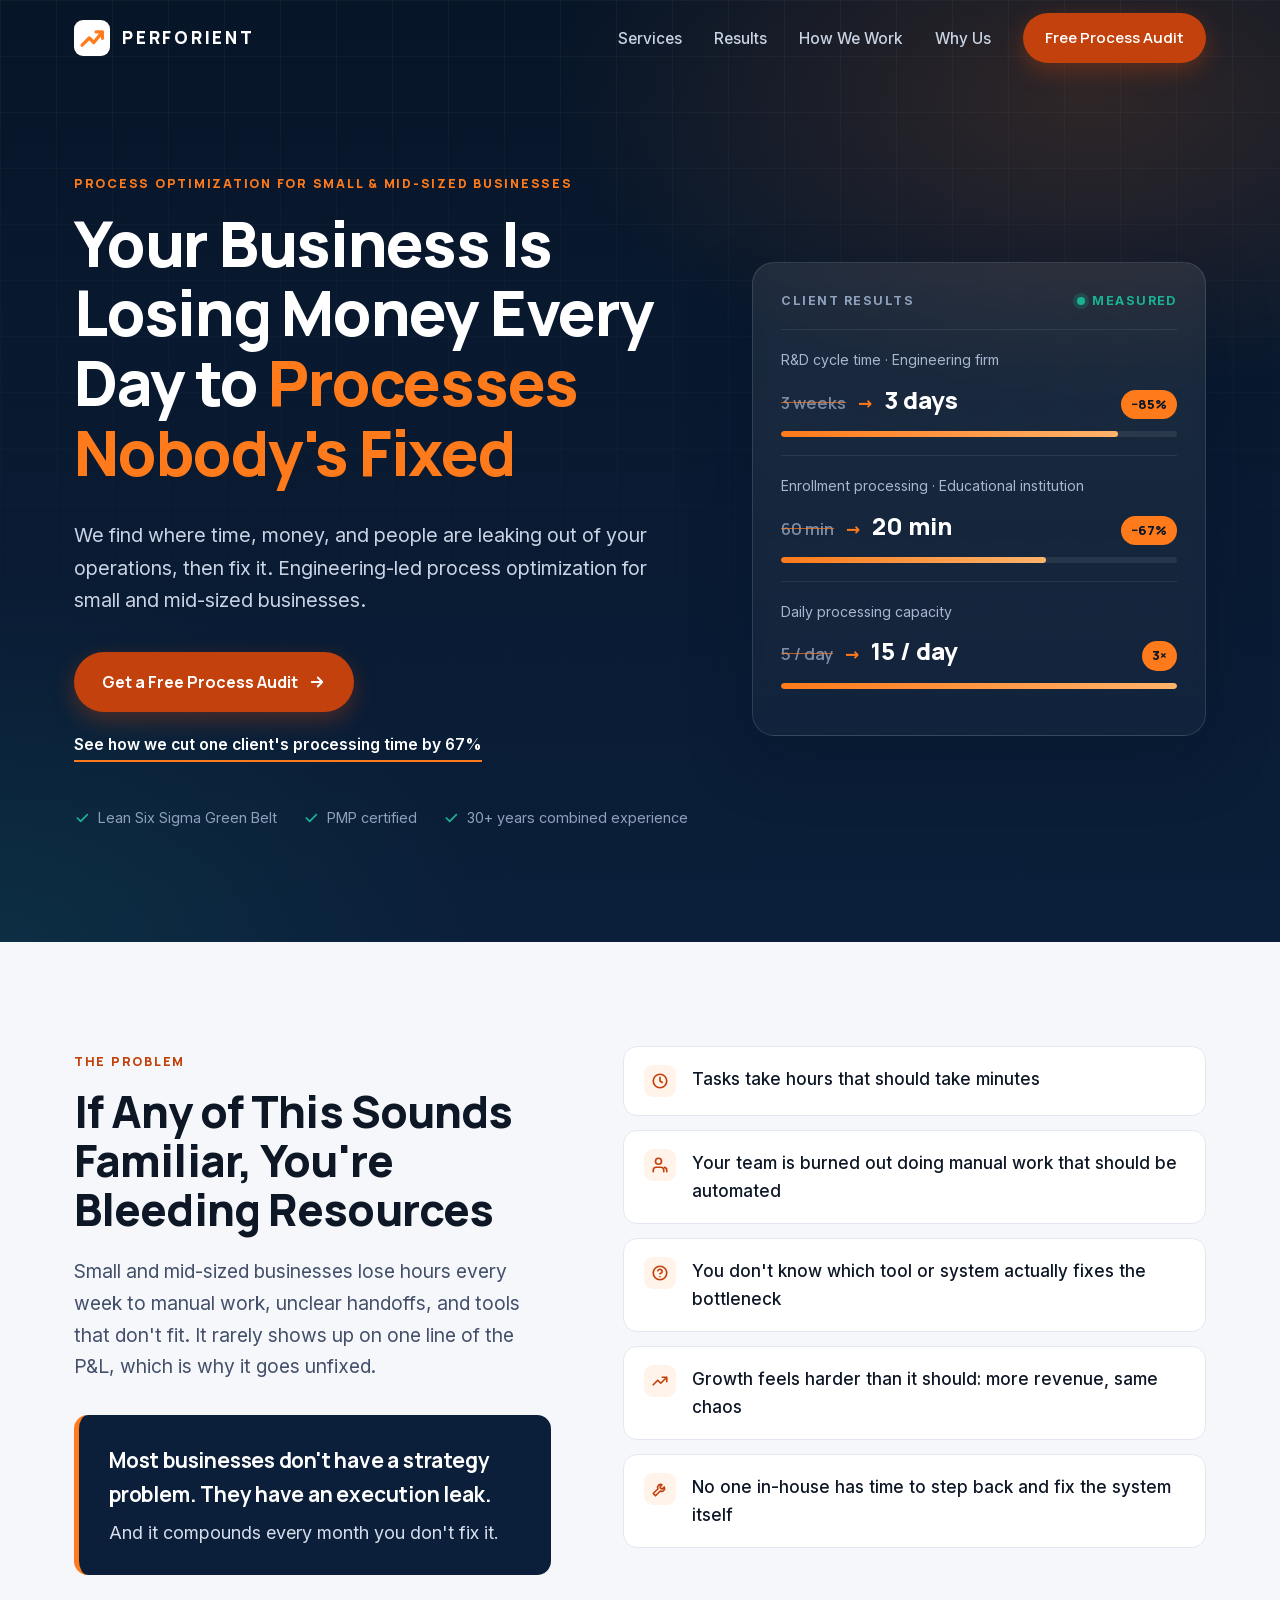
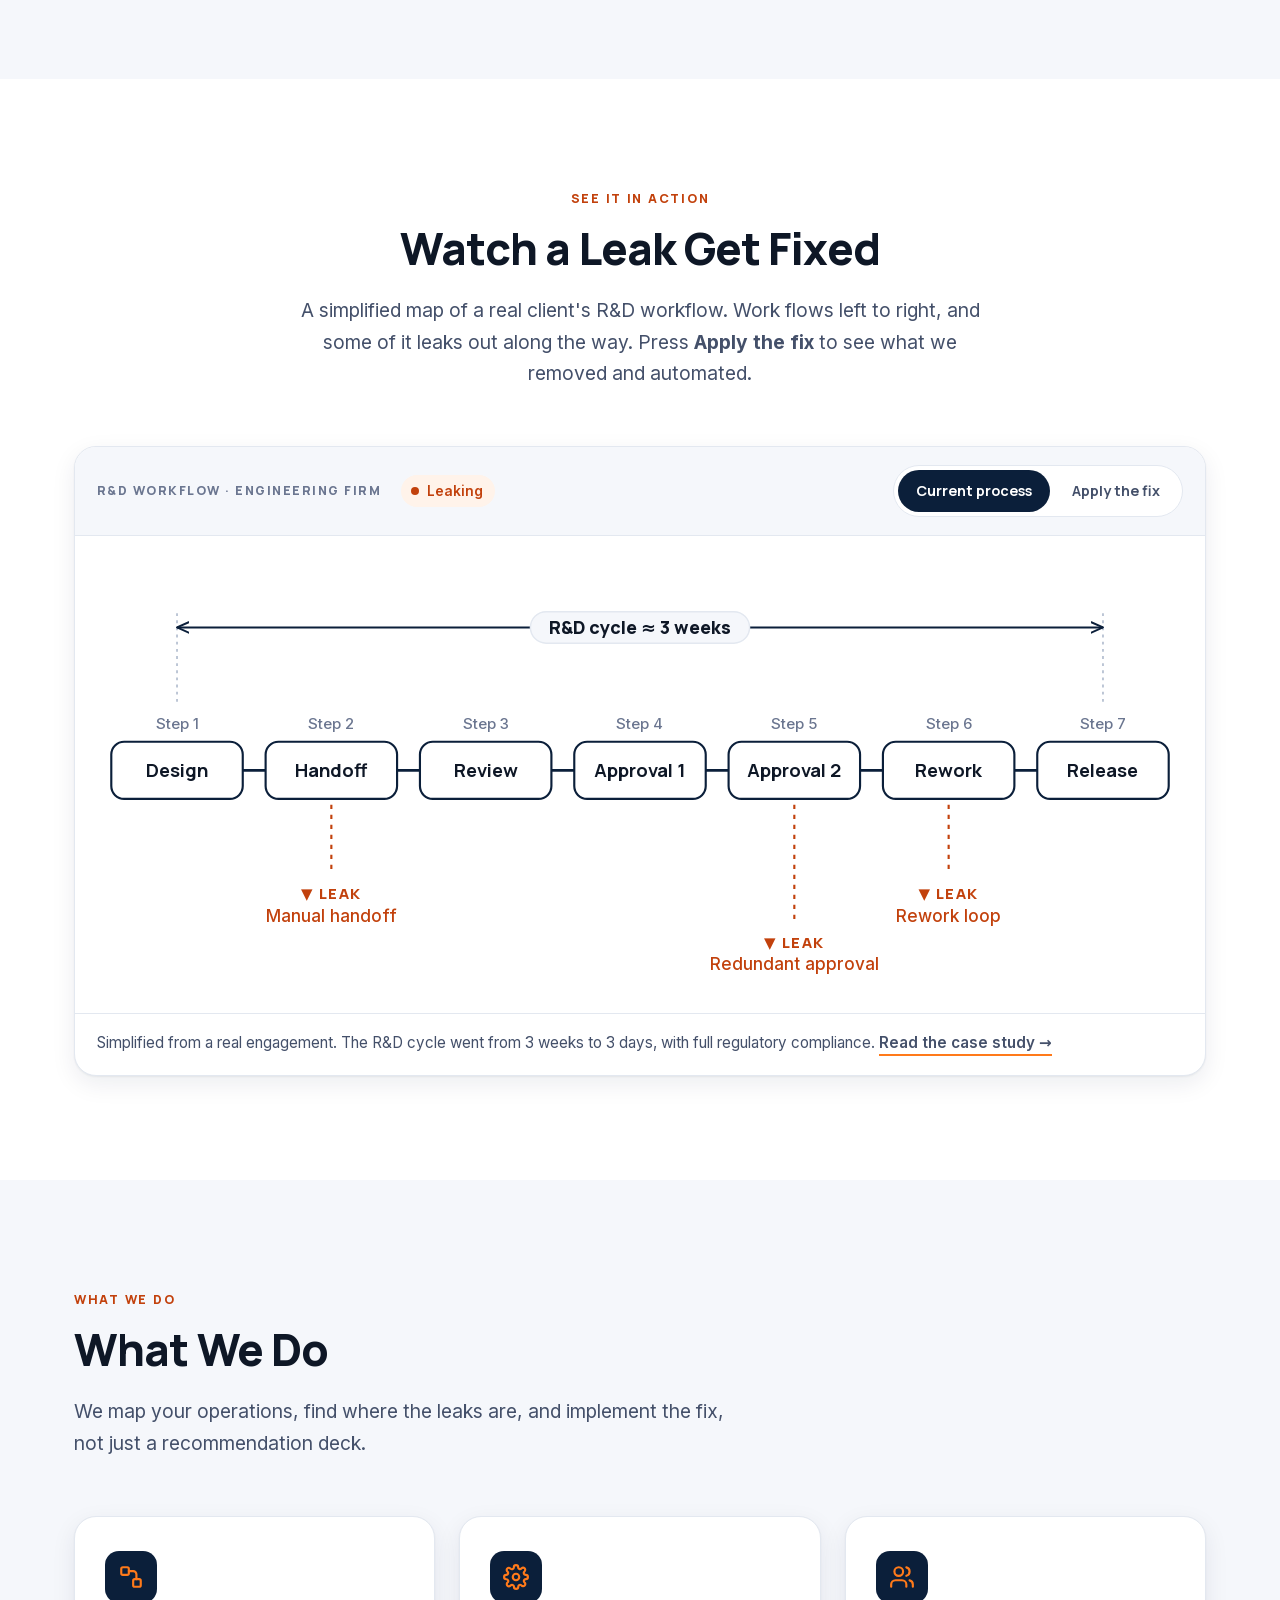
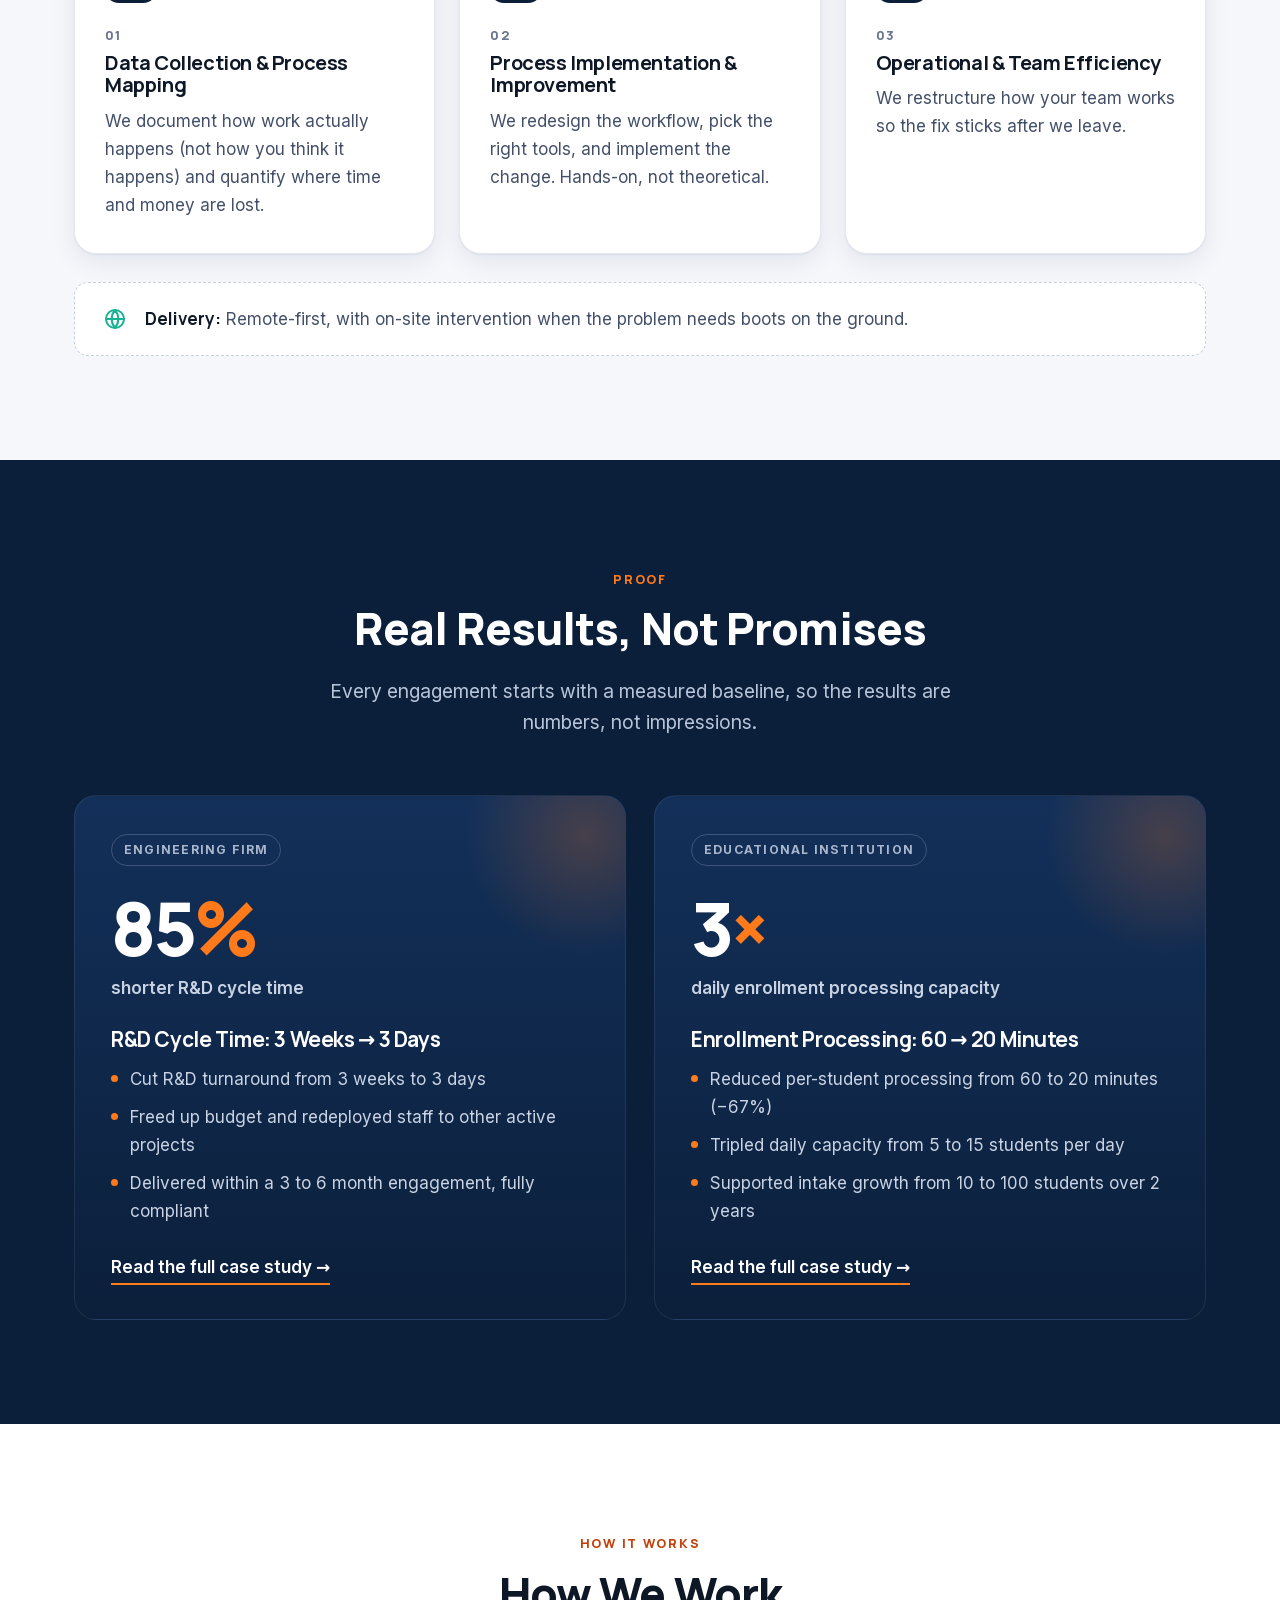
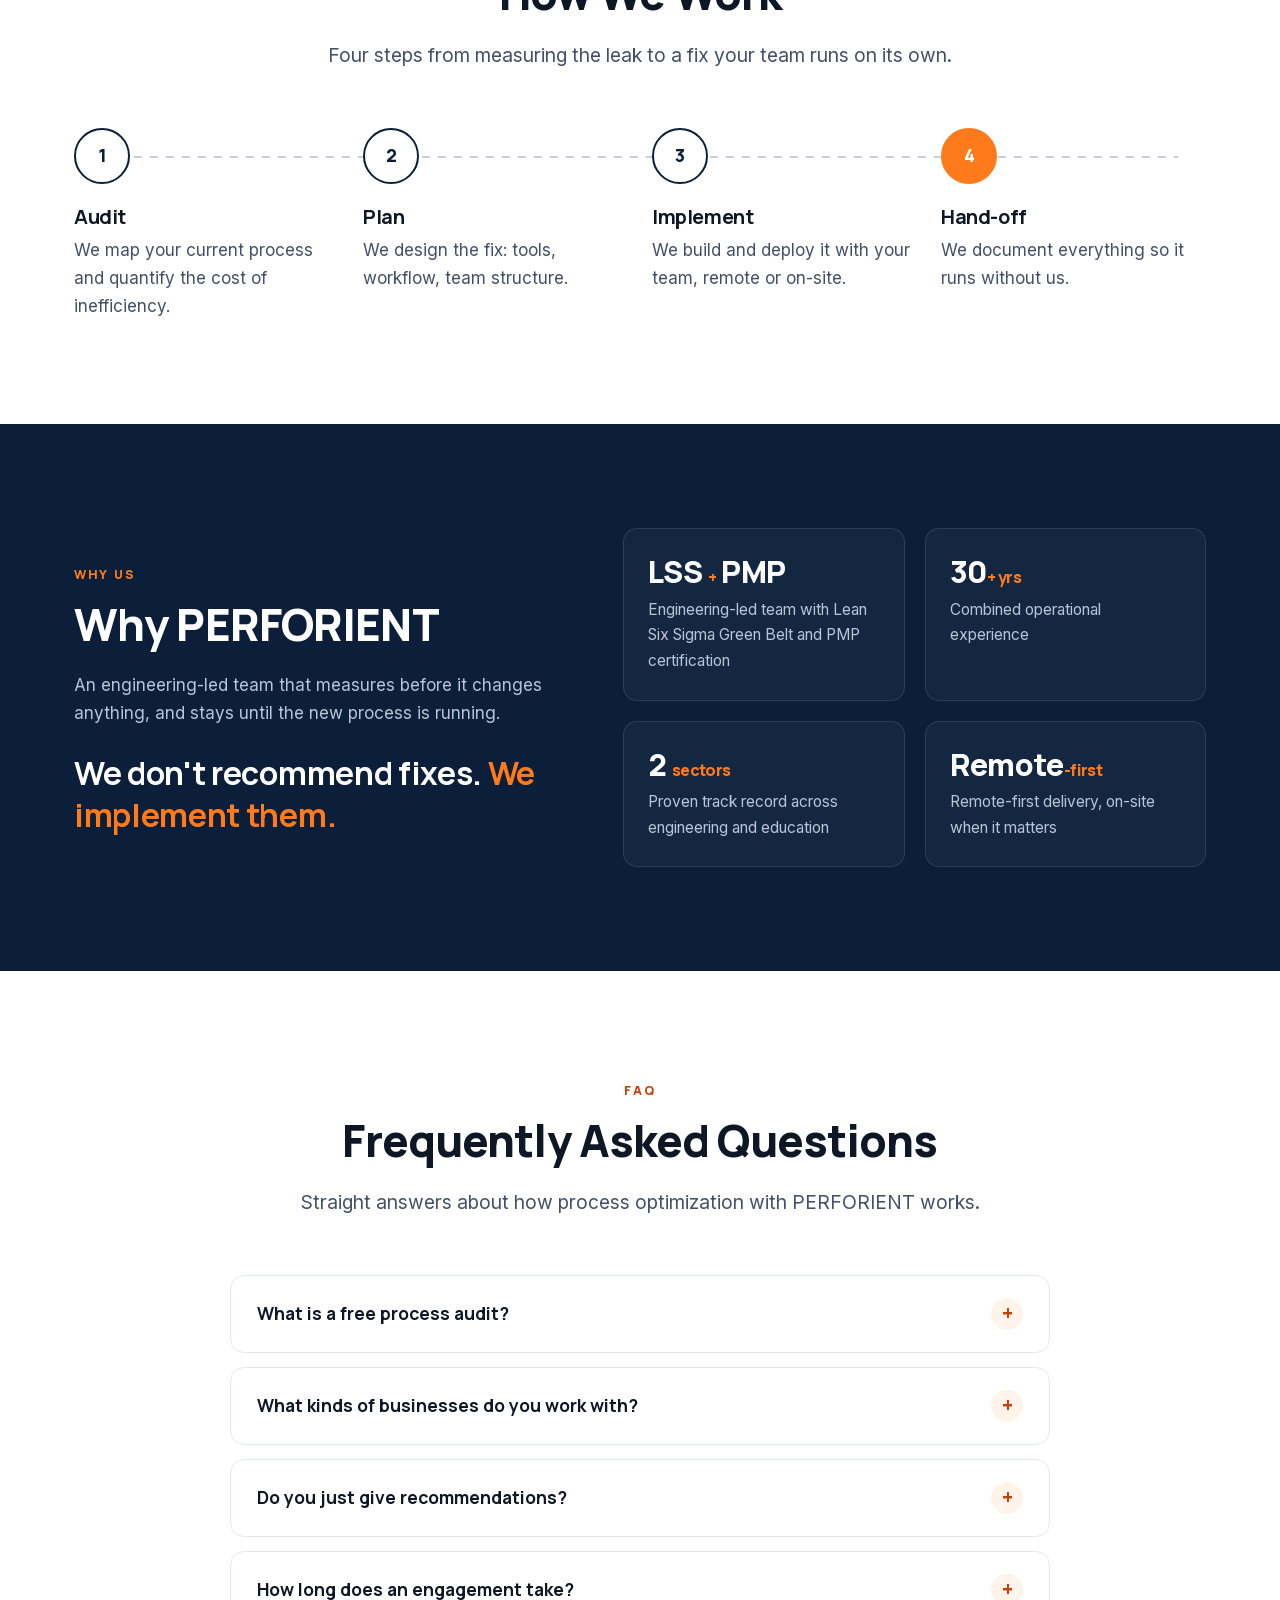
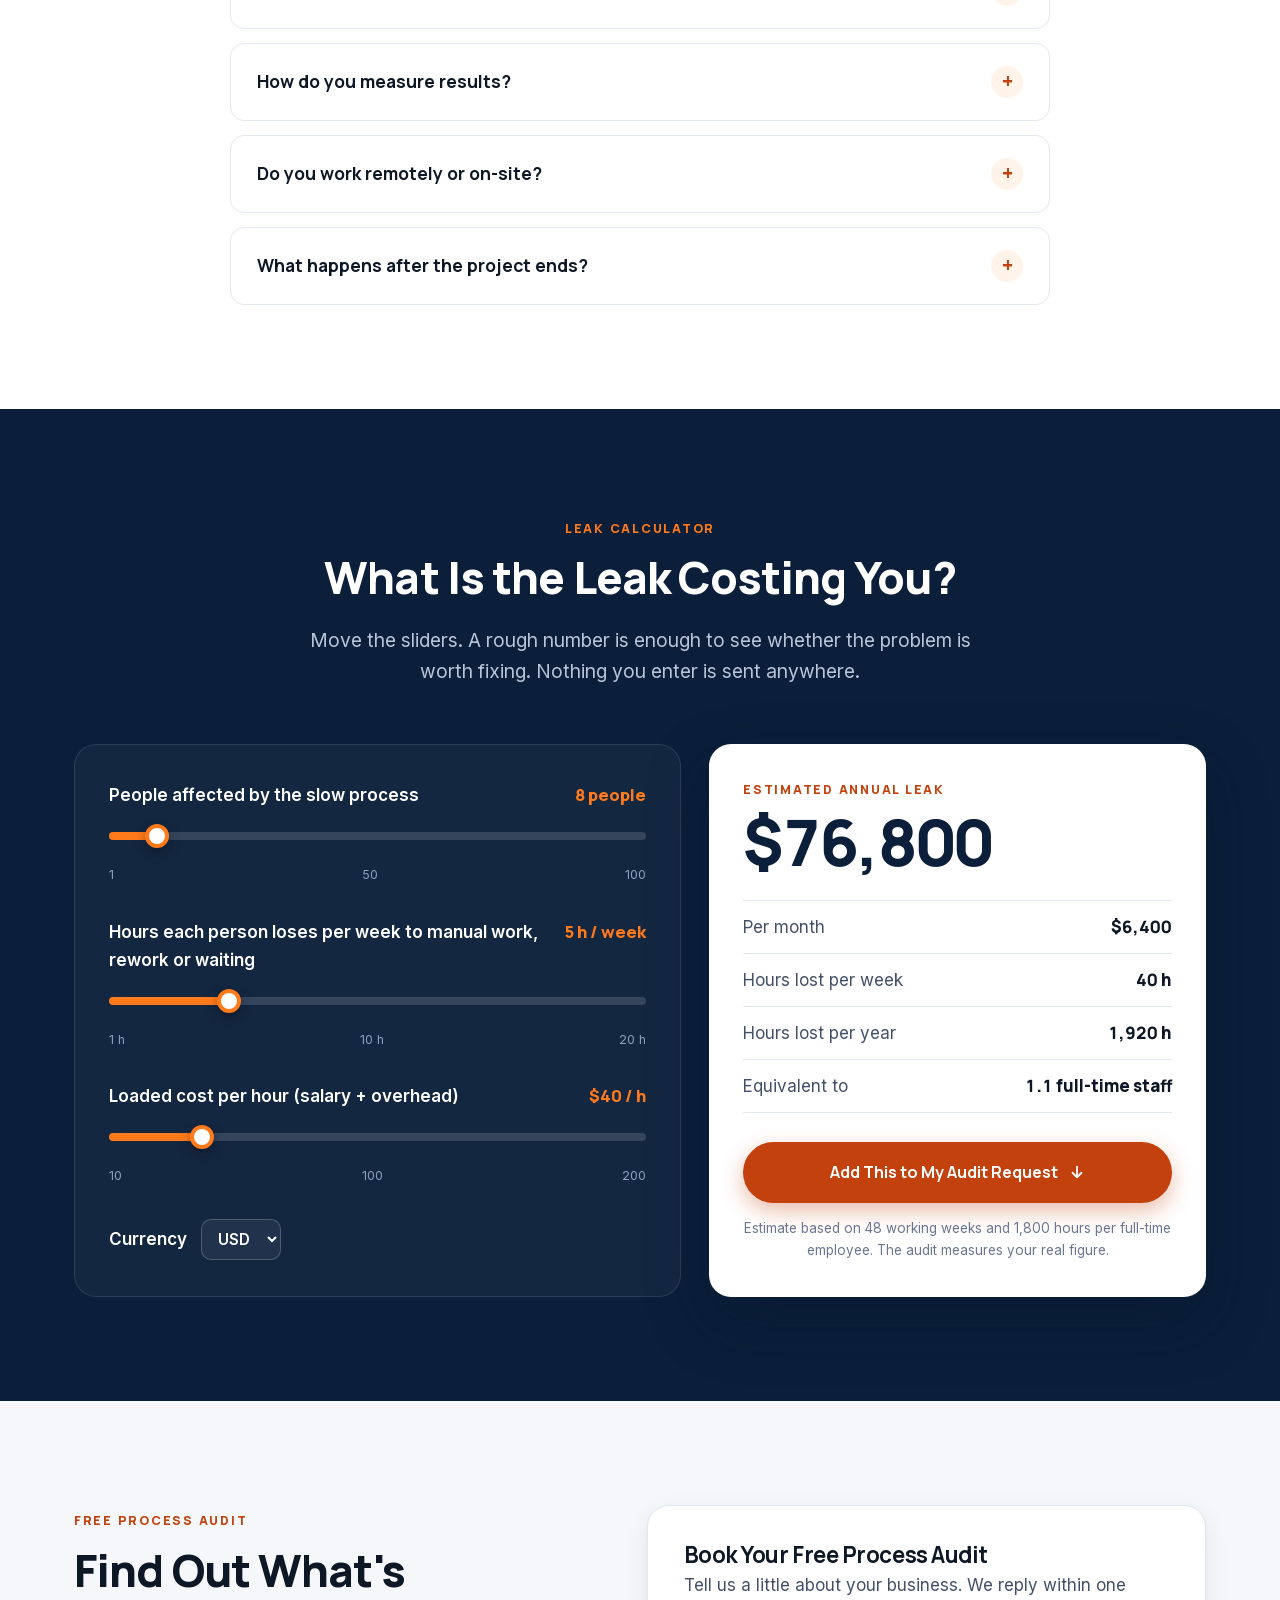
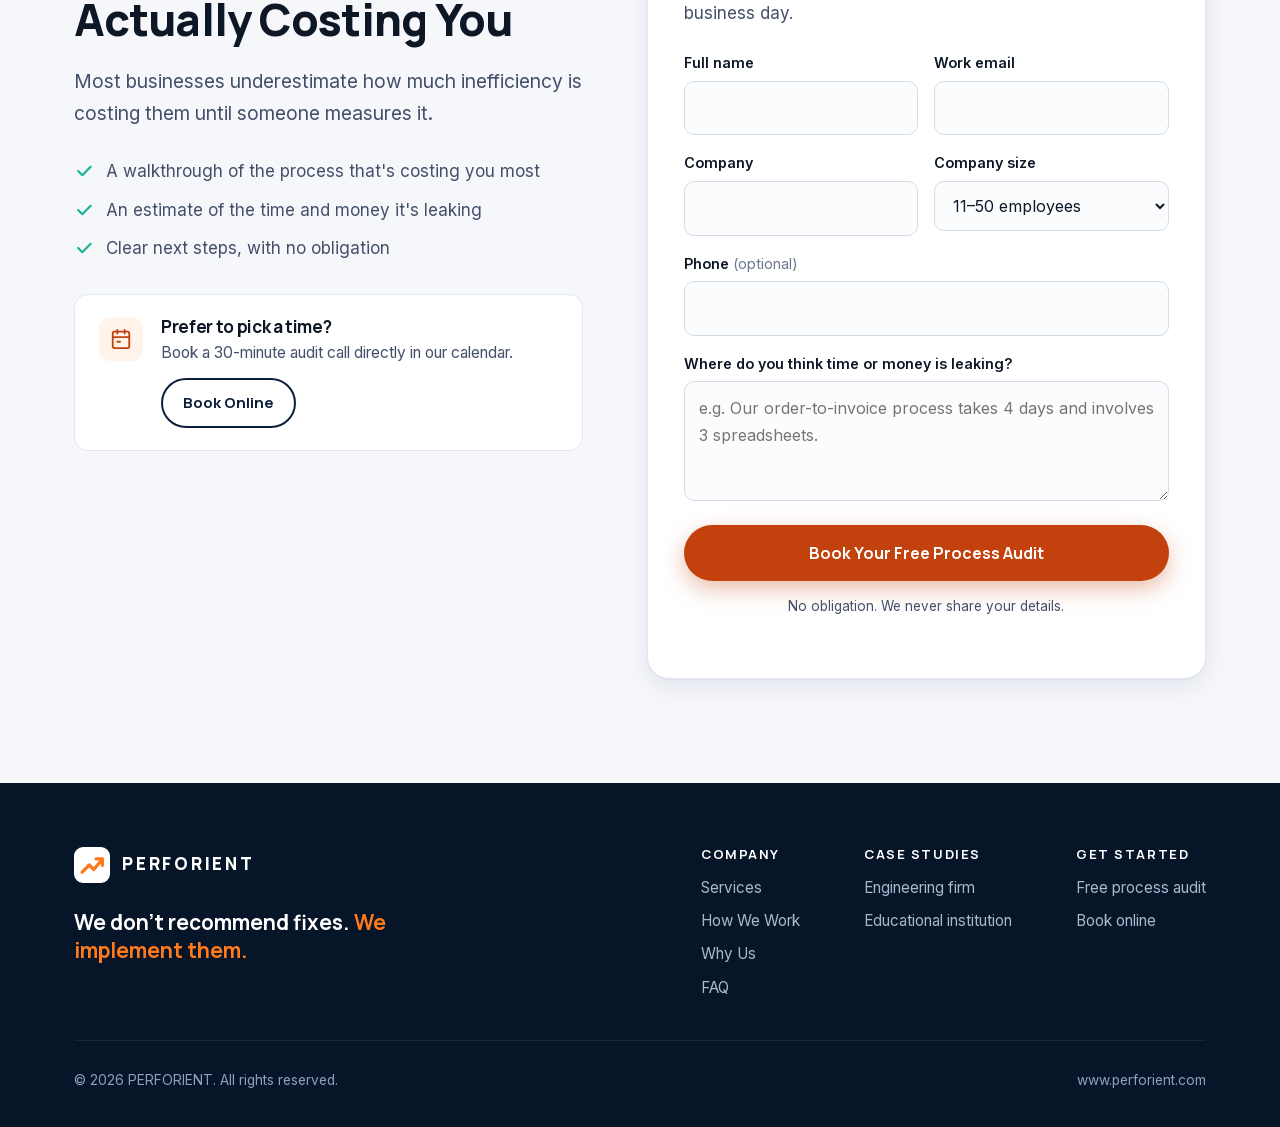
==== commit 21136e05: "Add CAD to leak calculator currencies Co-Authored-By: Claude Opus 5.5 <noreply@anthropic.com>" ====
--- a/index.html
+++ b/index.html
@@ -348,6 +348,7 @@
             <label for="c-cur">Currency</label>
             <select id="c-cur">
               <option value="USD" selected>USD</option>
+              <option value="CAD">CAD</option>
               <option value="EUR">EUR</option>
               <option value="GBP">GBP</option>
               <option value="AED">AED</option>
--- a/assets/css/styles.css
+++ b/assets/css/styles.css
@@ -605,7 +605,7 @@
   .steps { grid-template-columns: 1fr 1fr; gap: 36px 24px; }
   .steps::before { display: none; }
   .aside { position: static; }
-  .panel { max-width: 560px; }
+  .panel { max-width: none; }
 }
 @media (max-width: 820px) {
   .nav__toggle { display: block; }
@@ -634,6 +634,14 @@
   .form { padding: 26px 20px; }
   .case { padding: 30px 24px 28px; }
   .hero__ctas .btn { width: 100%; }
+  .hero .eyebrow { font-size: .72rem; letter-spacing: .1em; line-height: 1.6; text-wrap: balance; }
+  .hero__ctas { gap: 22px; }
+  .hero__ctas .text-link {
+    border-bottom: 0; padding-bottom: 0; line-height: 1.6;
+    text-decoration: underline; text-decoration-color: var(--orange);
+    text-decoration-thickness: 2px; text-underline-offset: 6px;
+  }
+  .hero__trust { flex-direction: column; gap: 8px; margin-top: 32px; }
   .metric__row { flex-wrap: wrap; }
   .ba th, .ba td { padding: 12px; font-size: .92rem; }
 }
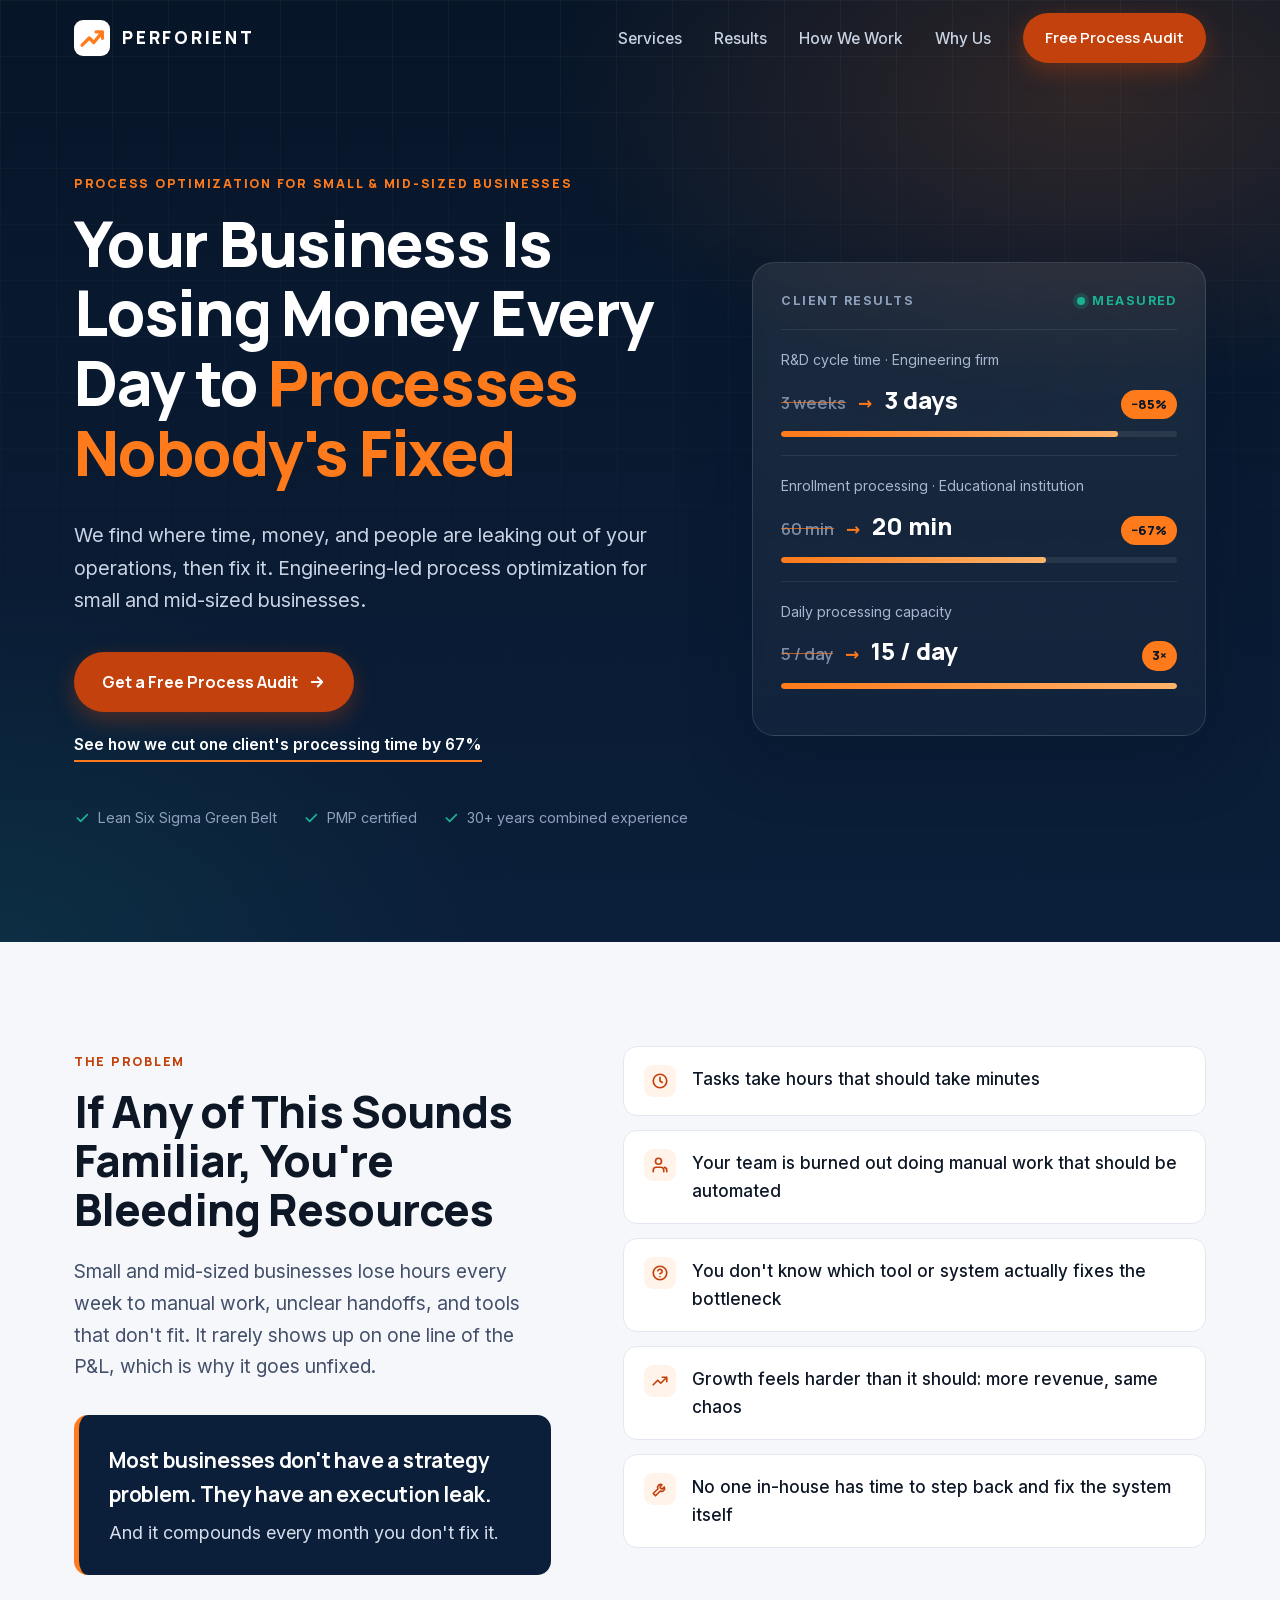
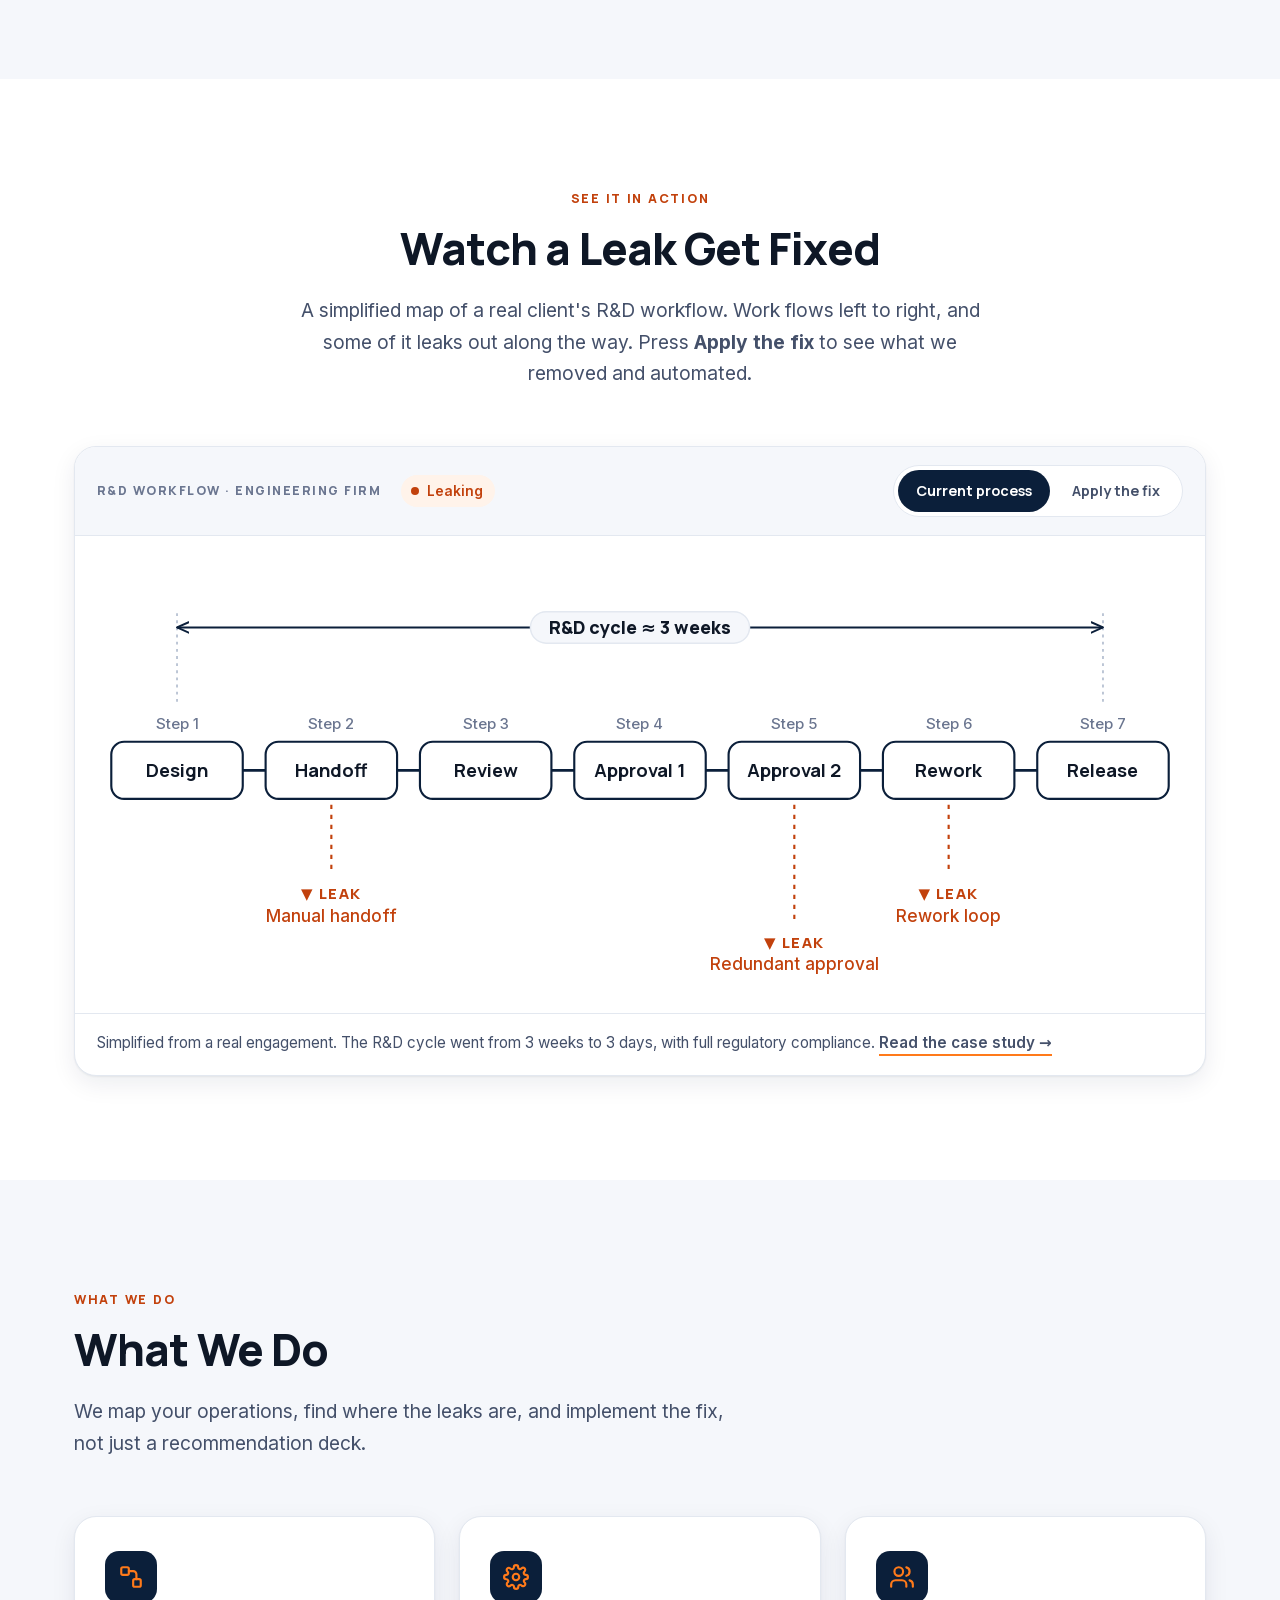
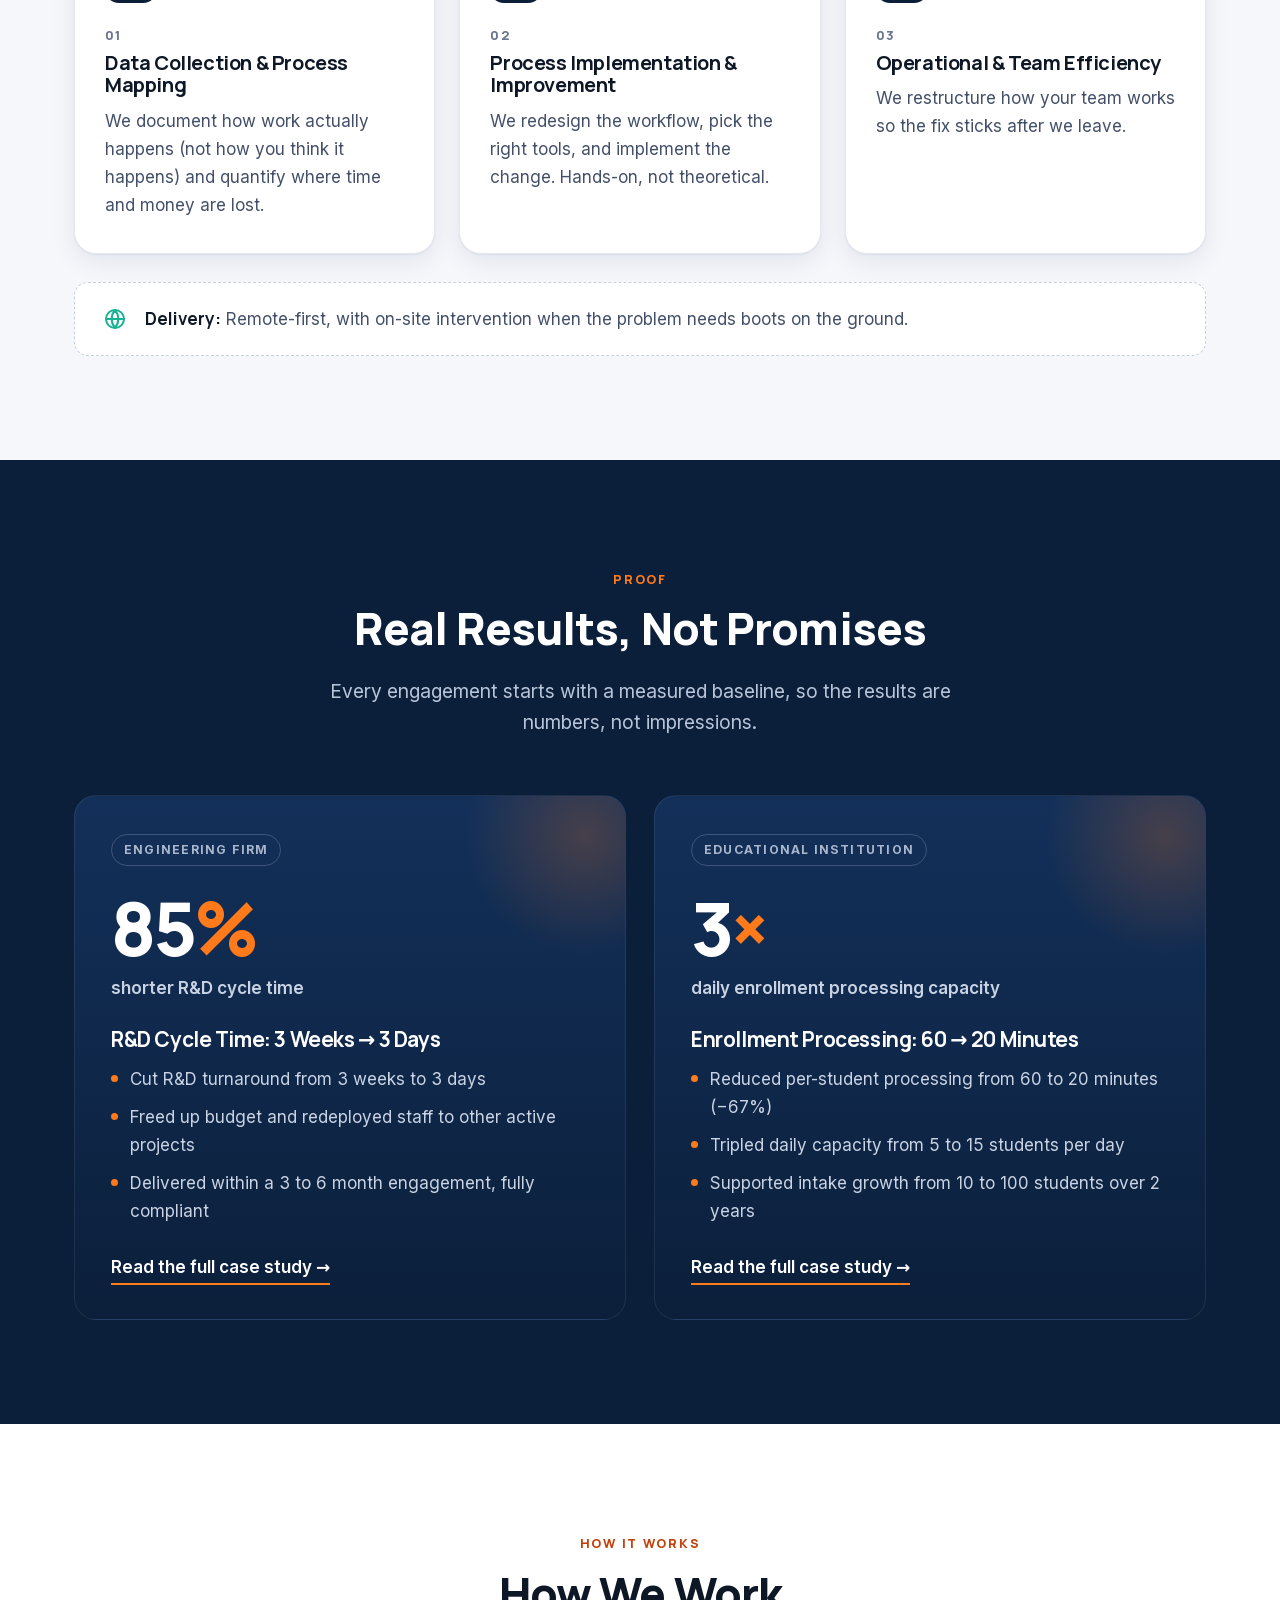
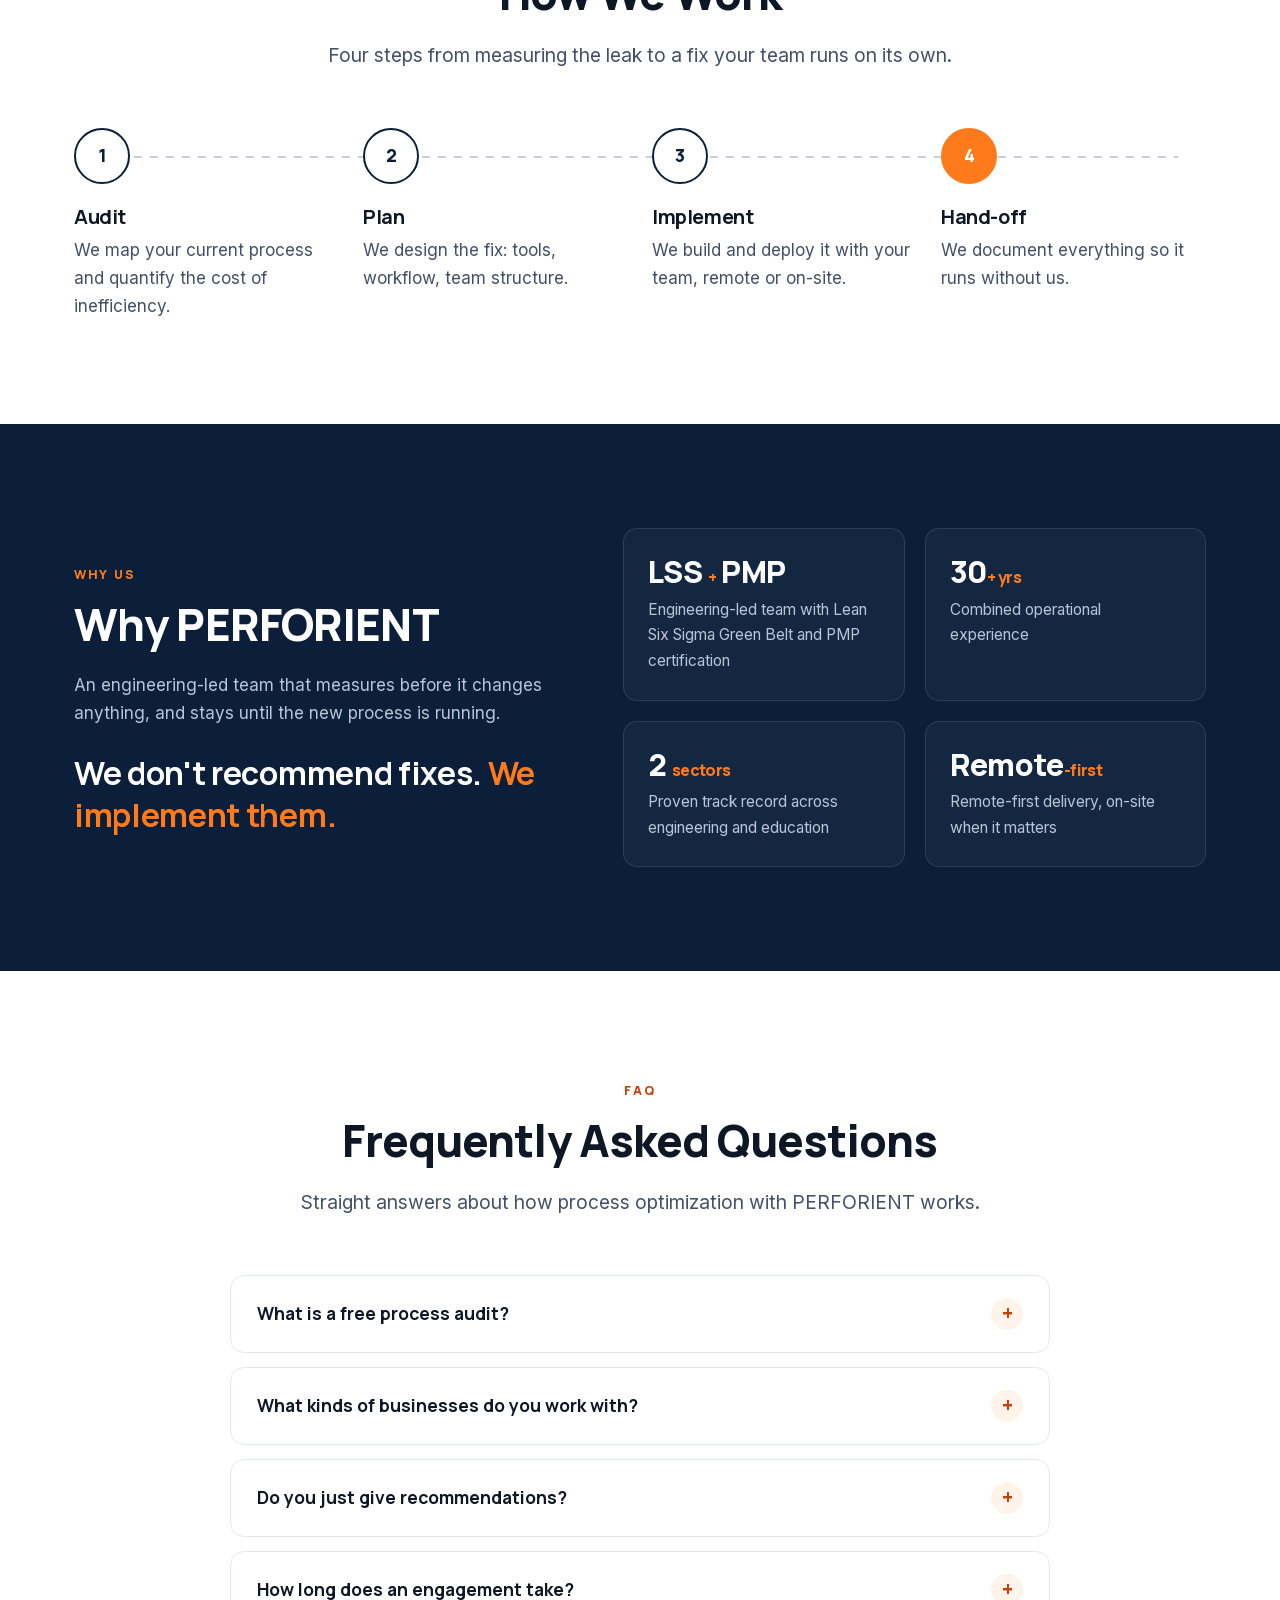
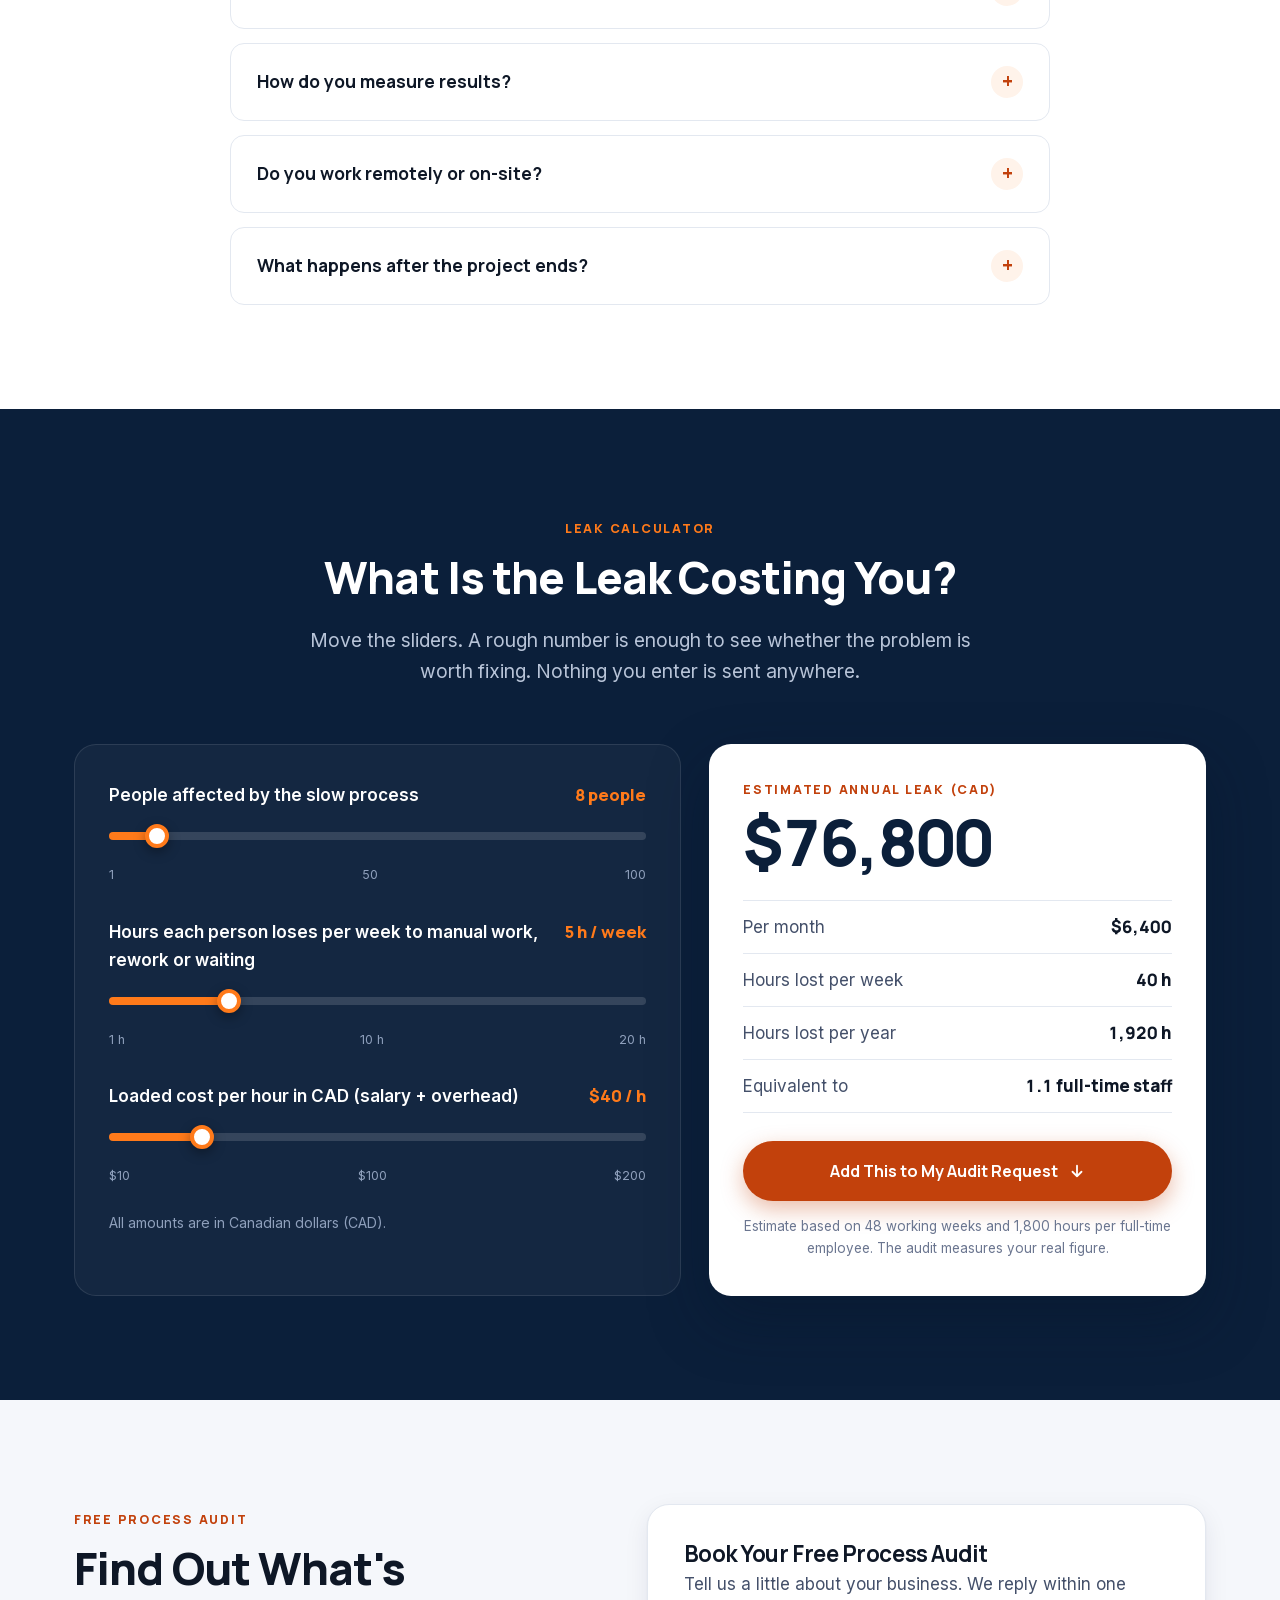
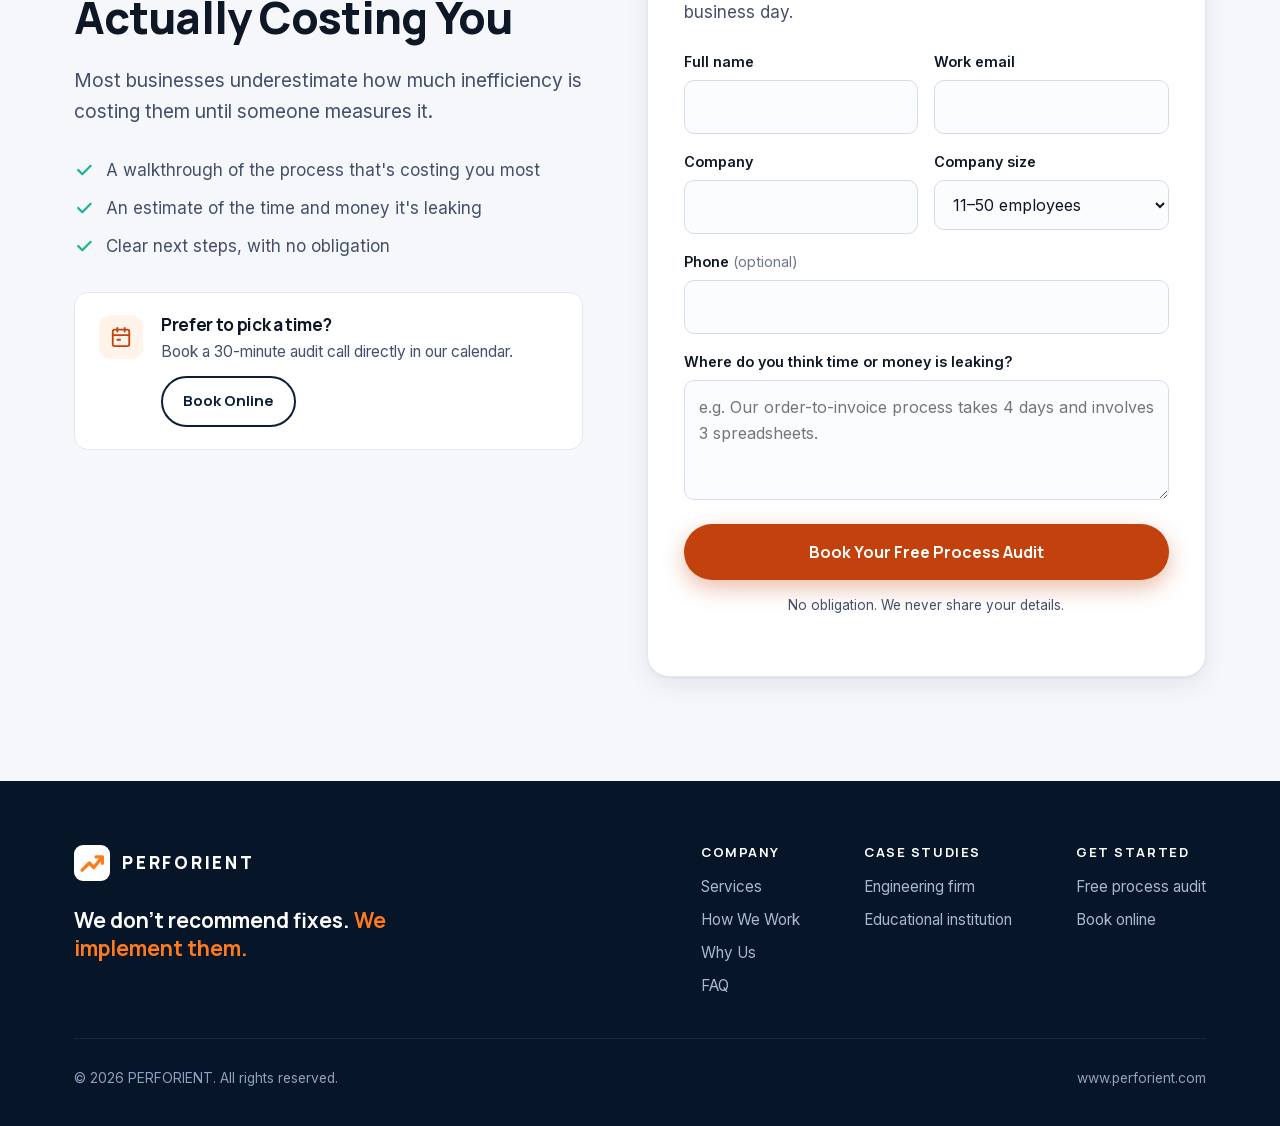
==== commit 37664764: "Use CAD as the only currency Remove the currency picker from the leak calculator, show all amounts i" ====
--- a/index.html
+++ b/index.html
@@ -43,7 +43,7 @@
         {"@type": "Offer", "itemOffered": {"@type": "Service", "name": "Data Collection & Process Mapping"}},
         {"@type": "Offer", "itemOffered": {"@type": "Service", "name": "Process Implementation & Improvement"}},
         {"@type": "Offer", "itemOffered": {"@type": "Service", "name": "Operational & Team Efficiency"}},
-        {"@type": "Offer", "price": "0", "priceCurrency": "USD", "itemOffered": {"@type": "Service", "name": "Free Process Audit"}}
+        {"@type": "Offer", "price": "0", "priceCurrency": "CAD", "itemOffered": {"@type": "Service", "name": "Free Process Audit"}}
       ]
     }
   }
@@ -340,24 +340,14 @@
             <div class="slider__ticks" aria-hidden="true"><span>1 h</span><span>10 h</span><span>20 h</span></div>
           </div>
           <div class="slider">
-            <label for="c-rate"><span>Loaded cost per hour (salary + overhead)</span><output data-o="rate" for="c-rate"></output></label>
+            <label for="c-rate"><span>Loaded cost per hour in CAD (salary + overhead)</span><output data-o="rate" for="c-rate"></output></label>
             <input type="range" id="c-rate" min="10" max="200" step="5" value="40">
-            <div class="slider__ticks" aria-hidden="true"><span>10</span><span>100</span><span>200</span></div>
-          </div>
-          <div class="calc__cur">
-            <label for="c-cur">Currency</label>
-            <select id="c-cur">
-              <option value="USD" selected>USD</option>
-              <option value="CAD">CAD</option>
-              <option value="EUR">EUR</option>
-              <option value="GBP">GBP</option>
-              <option value="AED">AED</option>
-              <option value="SAR">SAR</option>
-            </select>
-          </div>
+            <div class="slider__ticks" aria-hidden="true"><span>$10</span><span>$100</span><span>$200</span></div>
+          </div>
+          <p class="calc__note">All amounts are in Canadian dollars (CAD).</p>
         </div>
         <div class="calc__out" aria-live="polite">
-          <span class="eyebrow">Estimated annual leak</span>
+          <span class="eyebrow">Estimated annual leak (CAD)</span>
           <div class="calc__big" data-o="annual">—</div>
           <dl class="calc__rows">
             <div><dt>Per month</dt><dd data-o="month"></dd></div>
--- a/assets/css/styles.css
+++ b/assets/css/styles.css
@@ -512,14 +512,7 @@
 }
 .calc input[type="range"]:active::-webkit-slider-thumb { transform: scale(1.12); }
 .calc input[type="range"]:focus-visible { outline: 3px solid var(--orange); outline-offset: 6px; border-radius: 999px; }
-.calc__cur { display: flex; align-items: center; gap: 14px; }
-.calc__cur label { font-weight: 600; color: #fff; }
-.calc__cur select {
-  font: inherit; font-size: .95rem; font-weight: 600; color: #fff; background: rgba(255,255,255,.06);
-  border: 1.5px solid rgba(255,255,255,.2); border-radius: 10px; padding: 9px 12px; cursor: pointer;
-}
-.calc__cur select:focus-visible { outline: 3px solid var(--orange); outline-offset: 2px; }
-.calc__cur select option { color: var(--ink); background: #fff; }
+.calc__note { margin: -8px 0 0; font-size: .88rem; color: #8FA0BC; }
 .calc__out {
   background: #fff; color: var(--ink); border-radius: var(--radius-lg); padding: 36px 34px;
   box-shadow: var(--shadow-lg); display: flex; flex-direction: column;
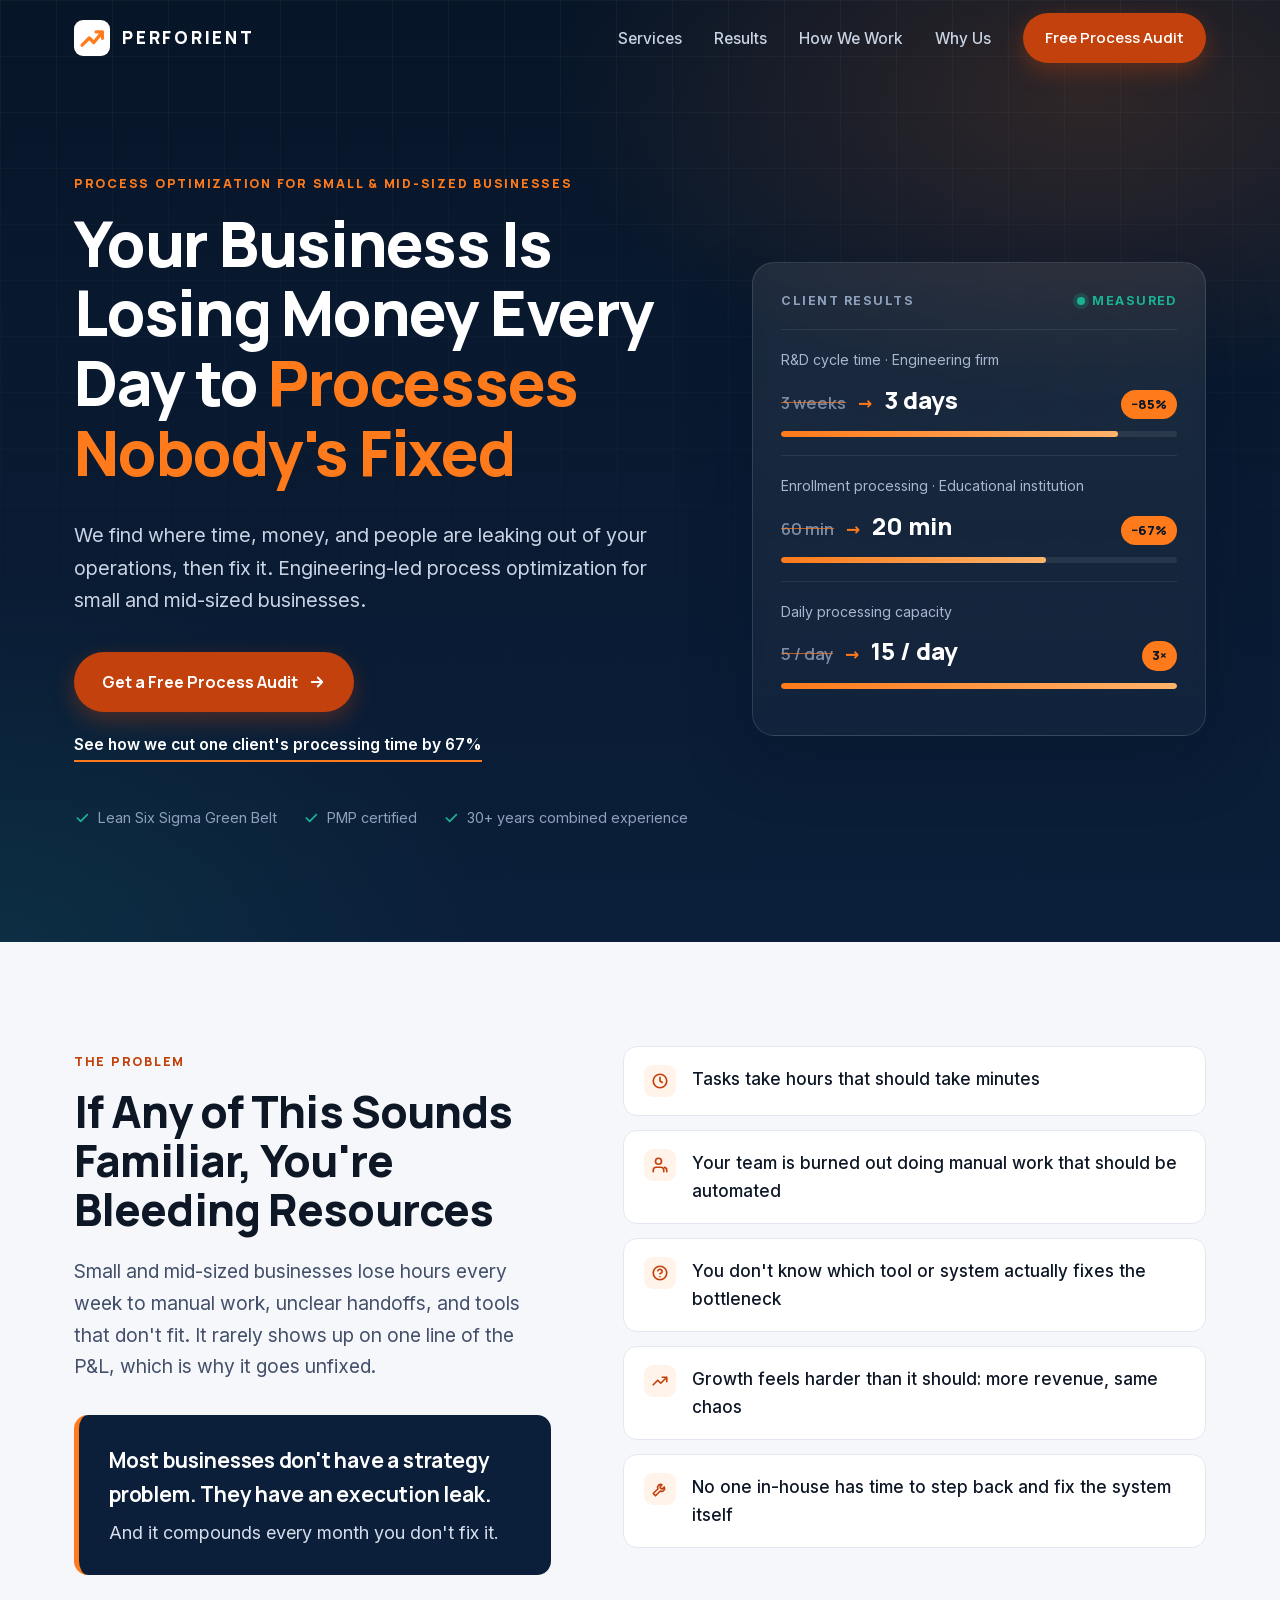
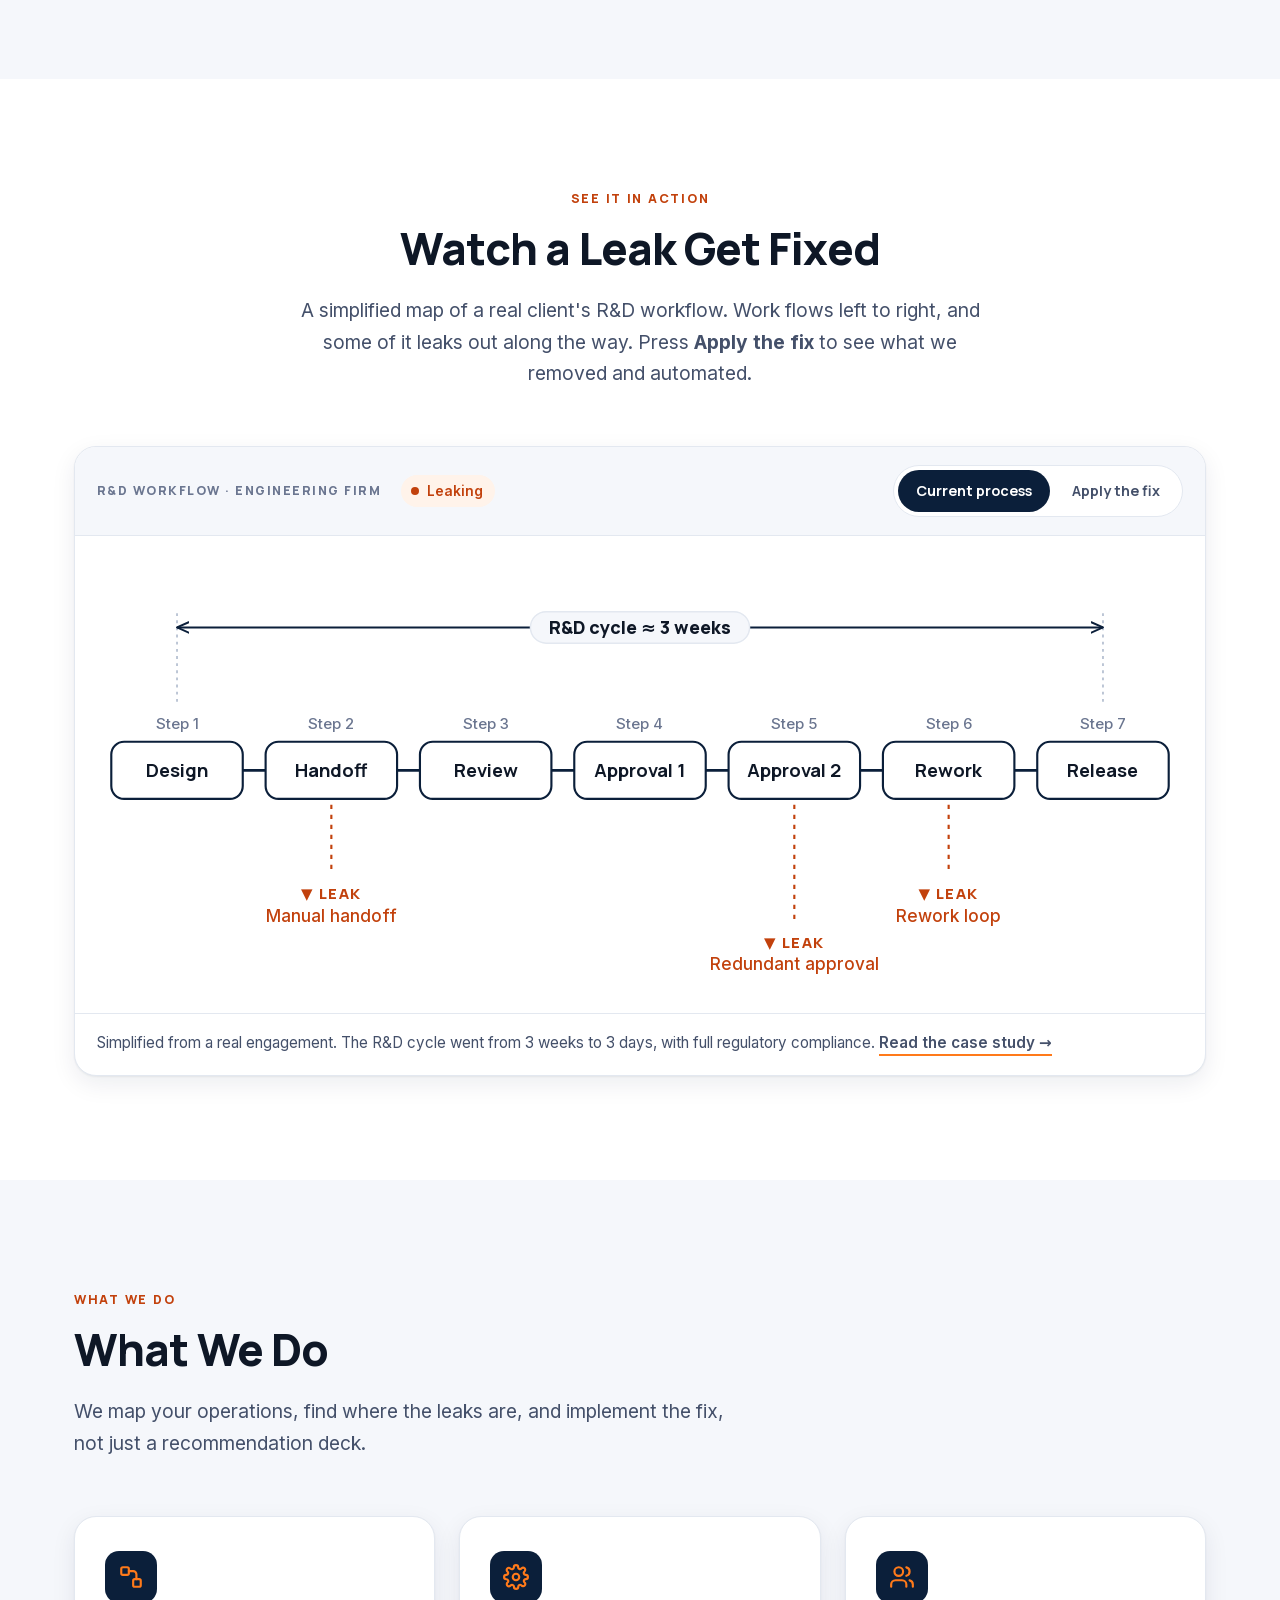
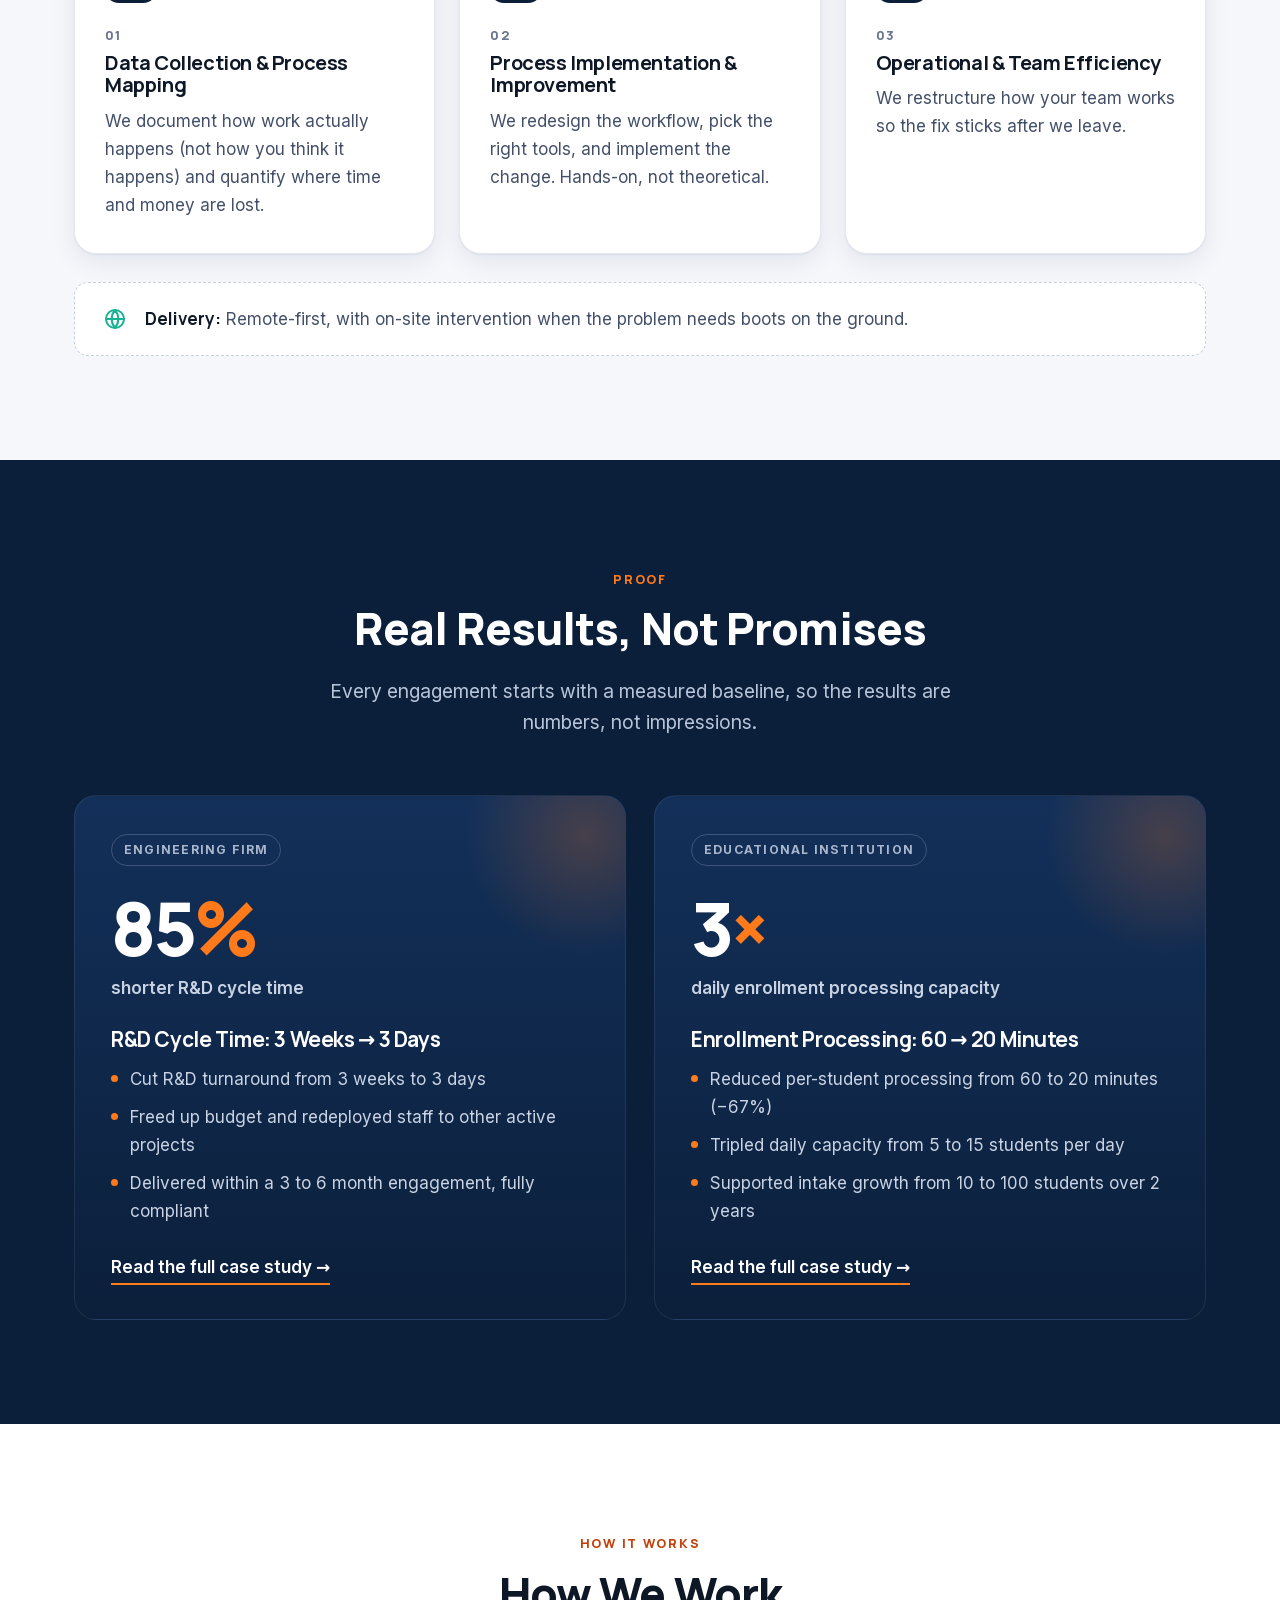
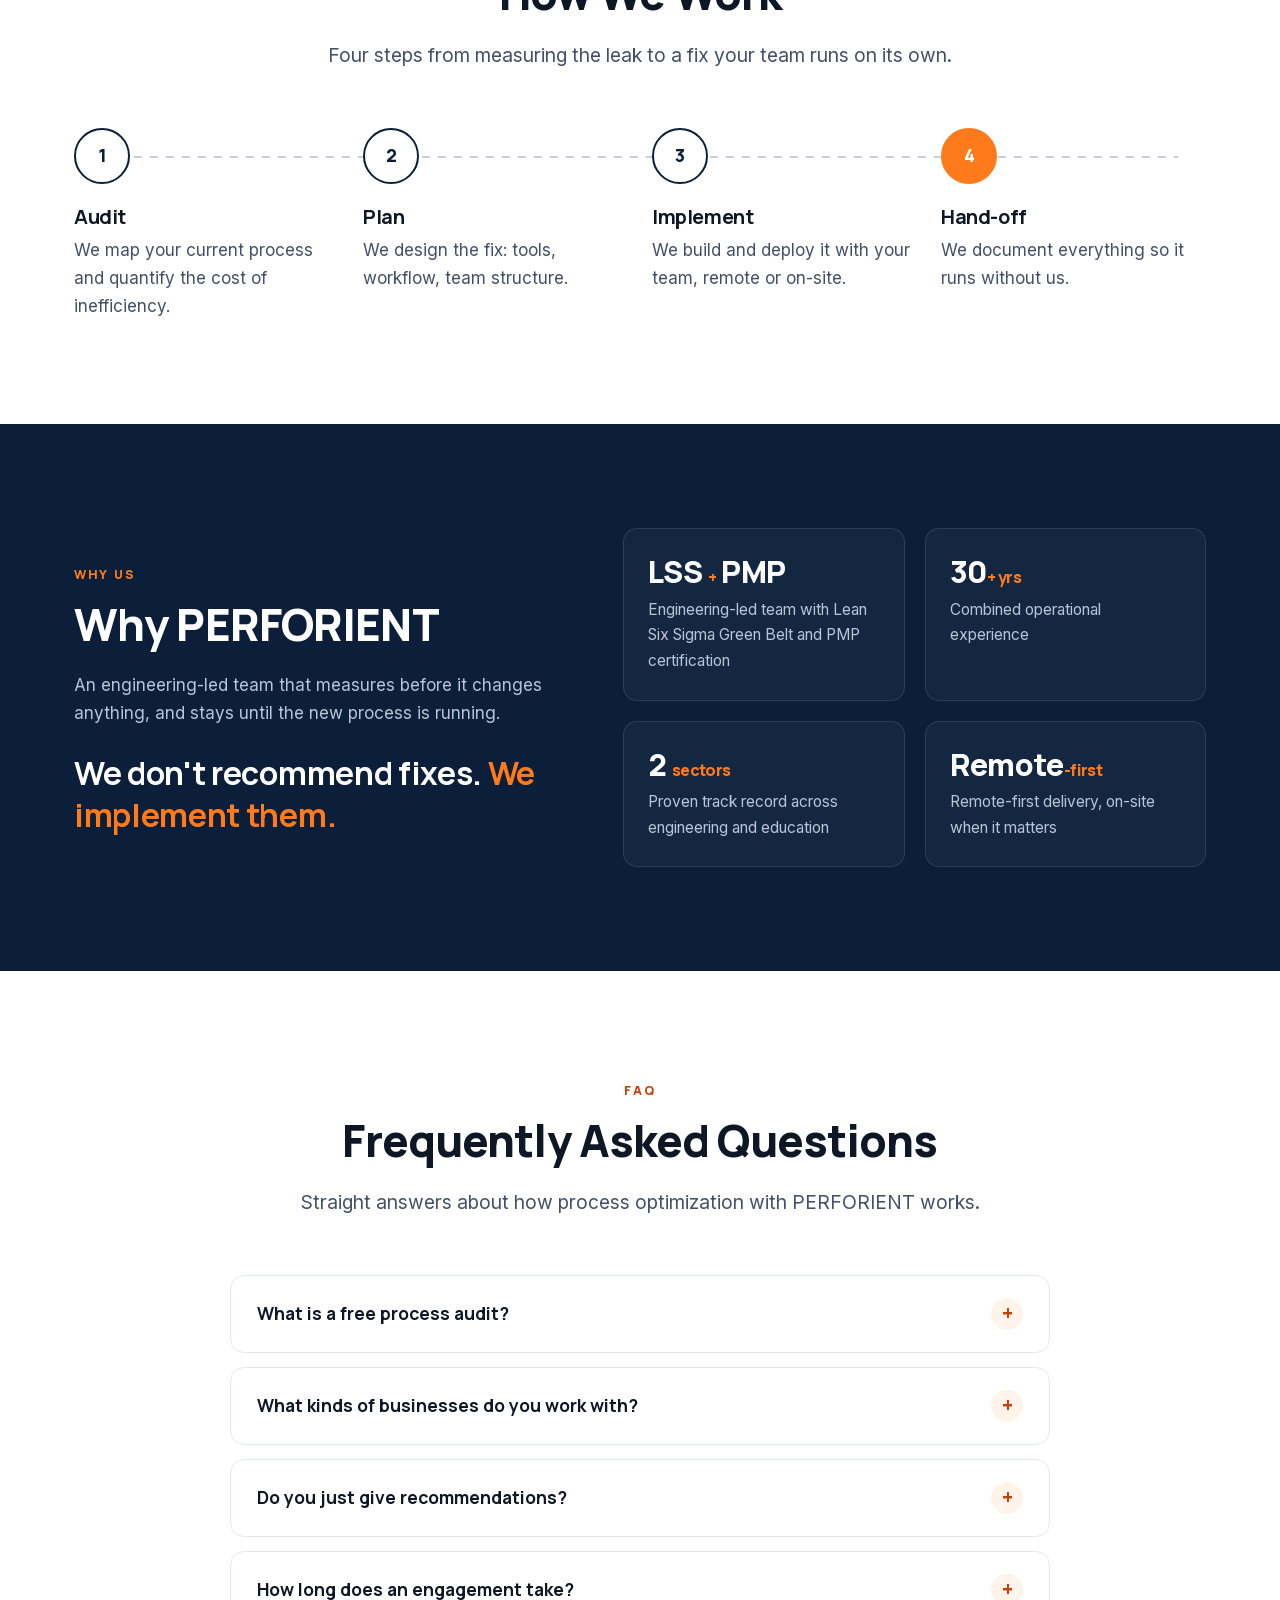
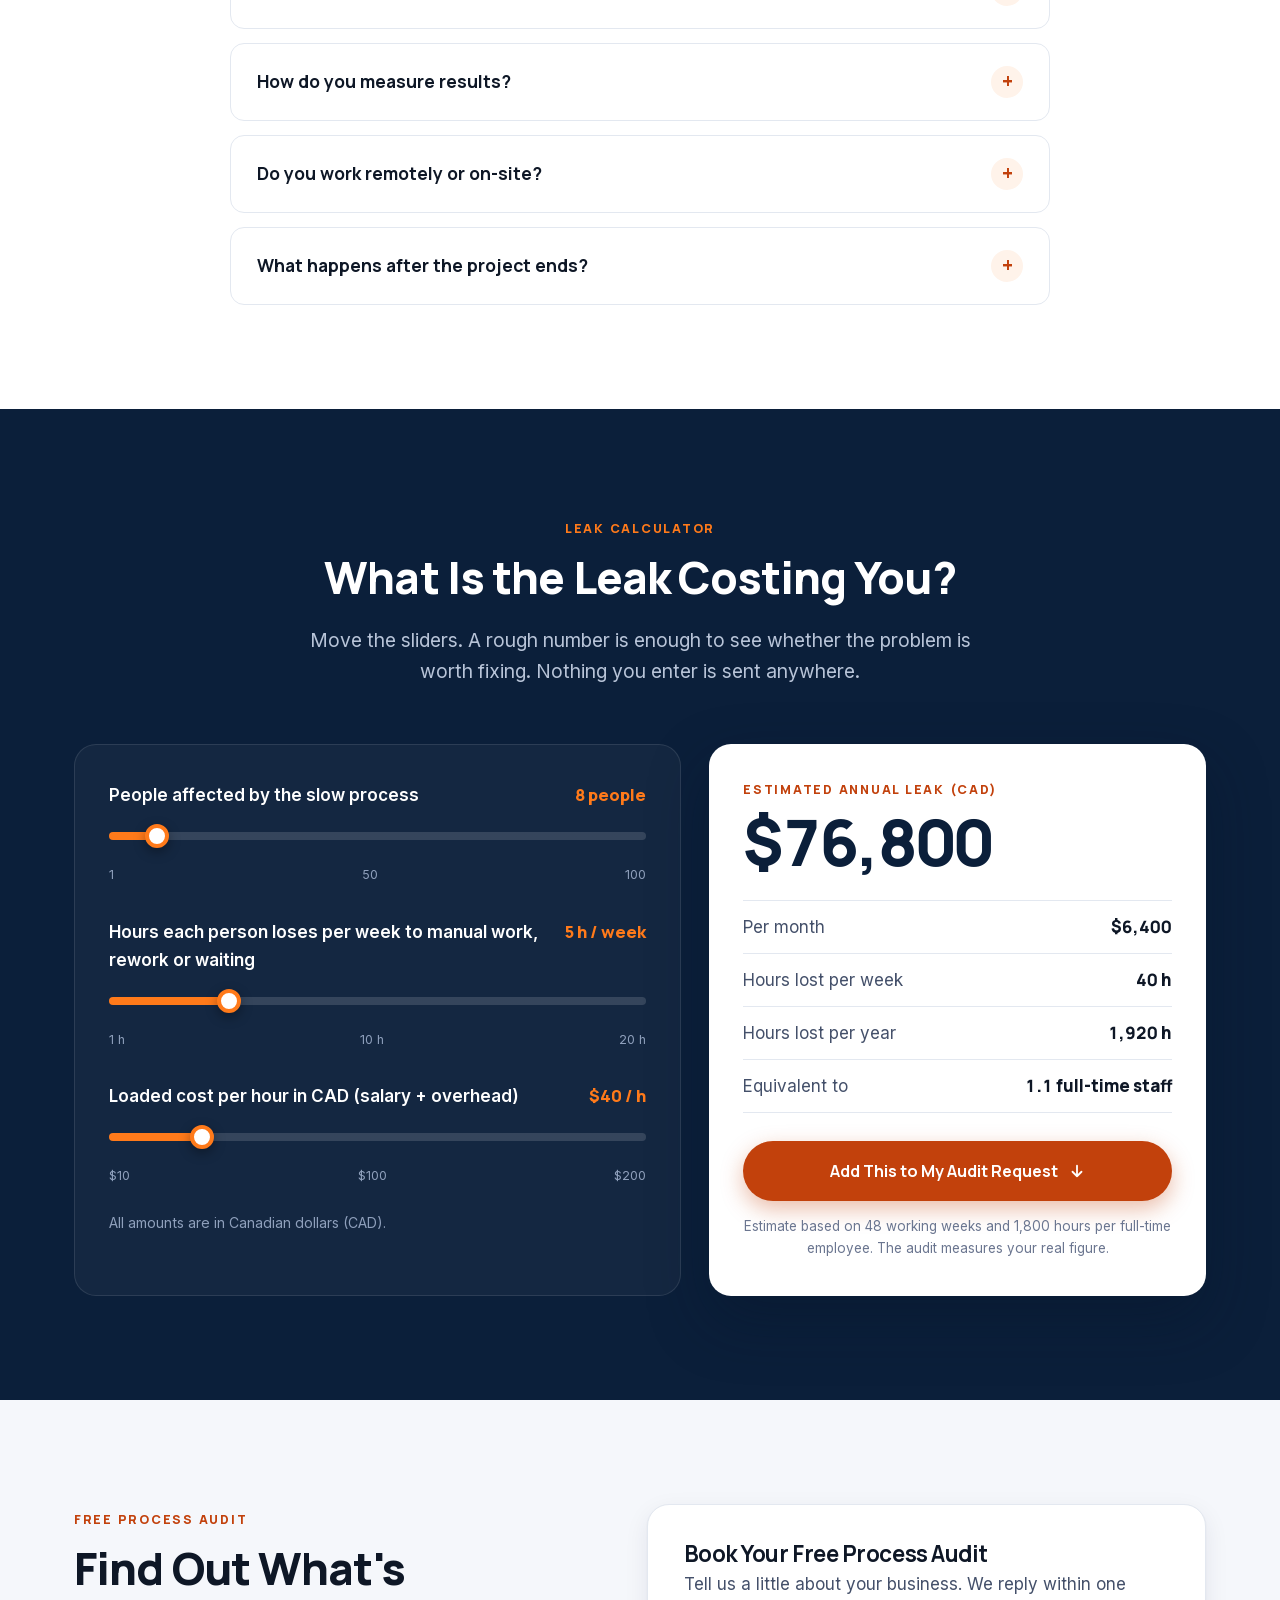
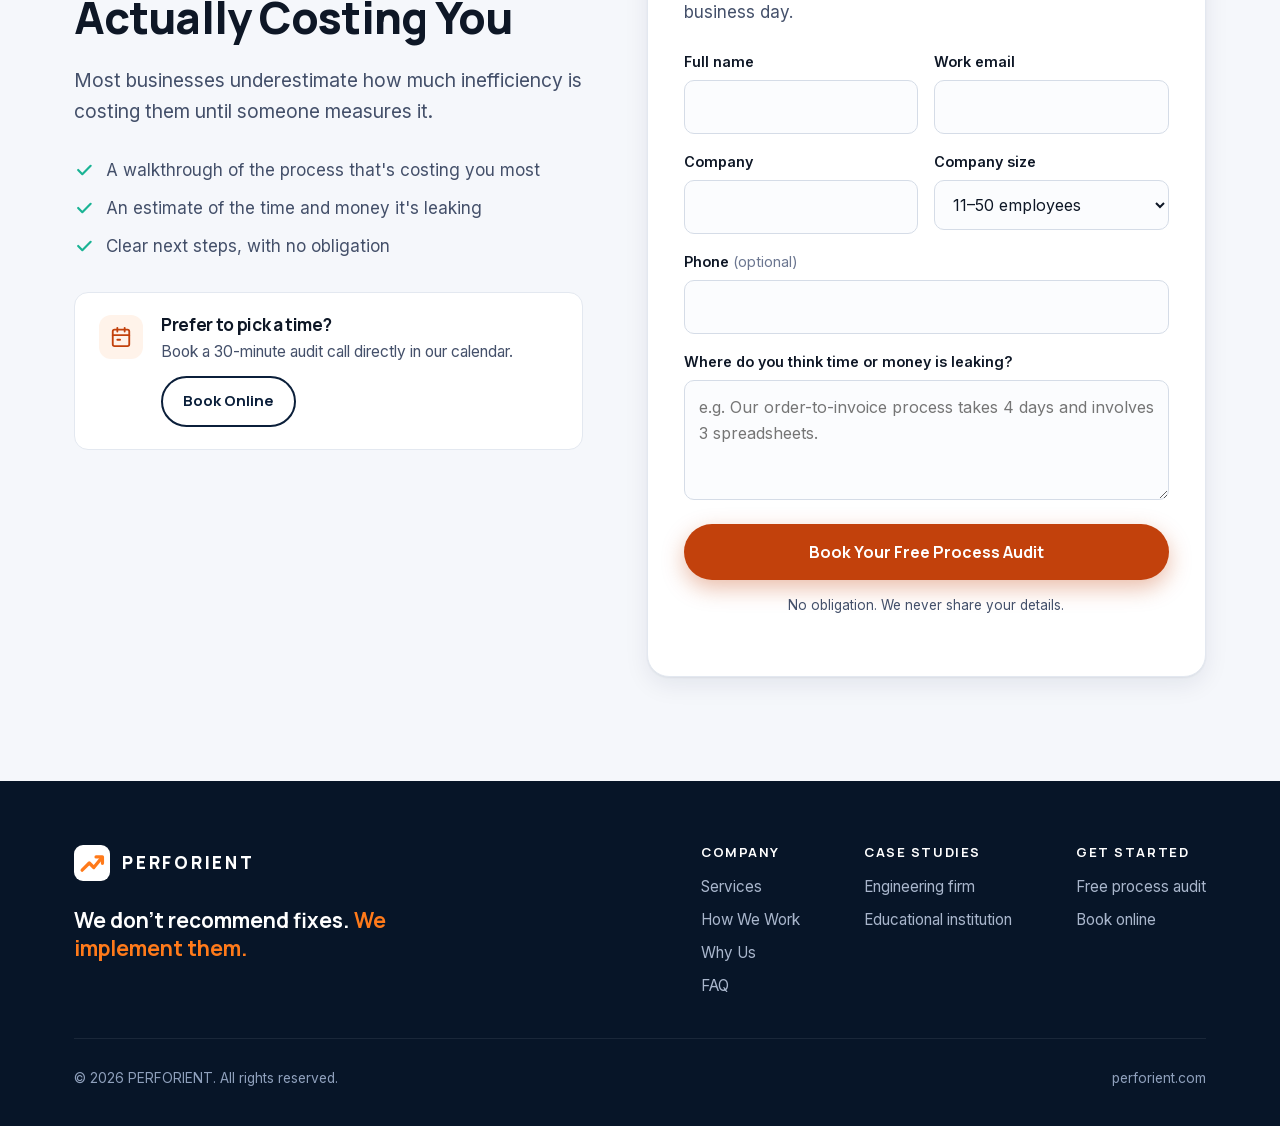
==== commit 439c0011: "Point canonical, social and sitemap URLs to perforient.com The site is now served at https://perfori" ====
--- a/index.html
+++ b/index.html
@@ -5,19 +5,19 @@
   <meta name="viewport" content="width=device-width, initial-scale=1">
   <title>Process Optimization Consulting for SMBs | PERFORIENT</title>
   <meta name="description" content="Engineering-led process optimization for small and mid-sized businesses. We cut R&amp;D time by 85% and tripled enrollment capacity for past clients. Free process audit.">
-  <link rel="canonical" href="https://www.perforient.com/">
+  <link rel="canonical" href="https://perforient.com/">
   <meta name="theme-color" content="#0B1F3A">
 
   <meta property="og:type" content="website">
   <meta property="og:site_name" content="PERFORIENT">
   <meta property="og:title" content="Process Optimization Consulting for SMBs | PERFORIENT">
   <meta property="og:description" content="We find where time, money, and people are leaking out of your operations, then fix it. Free process audit.">
-  <meta property="og:url" content="https://www.perforient.com/">
-  <meta property="og:image" content="https://nasserwasfibabreak.github.io/perforient/assets/img/og-image.png">
+  <meta property="og:url" content="https://perforient.com/">
+  <meta property="og:image" content="https://perforient.com/assets/img/og-image.png">
   <meta property="og:image:width" content="1200">
   <meta property="og:image:height" content="630">
   <meta property="og:image:alt" content="PERFORIENT: engineering-led process optimization for small and mid-sized businesses">
-  <meta name="twitter:image" content="https://nasserwasfibabreak.github.io/perforient/assets/img/og-image.png">
+  <meta name="twitter:image" content="https://perforient.com/assets/img/og-image.png">
   <meta name="twitter:card" content="summary_large_image">
 
   <link rel="icon" href="assets/img/favicon.svg" type="image/svg+xml">
@@ -30,8 +30,8 @@
     "@context": "https://schema.org",
     "@type": "ProfessionalService",
     "name": "PERFORIENT",
-    "url": "https://www.perforient.com/",
-    "logo": "https://www.perforient.com/assets/img/logo.svg",
+    "url": "https://perforient.com/",
+    "logo": "https://perforient.com/assets/img/logo.svg",
     "slogan": "We don't recommend fixes. We implement them.",
     "description": "Engineering-led process optimization and operational efficiency consulting for small and mid-sized businesses.",
     "areaServed": "Worldwide",
@@ -382,7 +382,7 @@
             <div>
               <h3>Prefer to pick a time?</h3>
               <p>Book a 30-minute audit call directly in our calendar.</p>
-              <a href="#audit-form" class="btn btn--ghost" data-booking>Book Online</a>
+              <a href="https://calendly.com/nasser-perforient/30min" target="_blank" rel="noopener" class="btn btn--ghost" data-booking>Book Online</a>
             </div>
           </div>
         </div>
@@ -410,7 +410,7 @@
         <div class="field"><label for="f-phone">Phone <span class="opt">(optional)</span></label><input id="f-phone" name="phone" type="tel" autocomplete="tel"></div>
         <div class="field"><label for="f-msg">Where do you think time or money is leaking?</label><textarea id="f-msg" name="message" required placeholder="e.g. Our order-to-invoice process takes 4 days and involves 3 spreadsheets."></textarea></div>
         <input type="hidden" name="leak_estimate" id="f-calc">
-        <div class="hp" aria-hidden="true"><label>Leave empty<input name="_gotcha" tabindex="-1" autocomplete="off"></label></div>
+        <div class="hp" aria-hidden="true"><label>Leave empty<input name="_honey" tabindex="-1" autocomplete="off"></label></div>
         <button type="submit" class="btn btn--primary btn--block">Book Your Free Process Audit</button>
         <p class="form__fine">No obligation. We never share your details.</p>
         <div class="form__status" role="status" aria-live="polite"></div>
@@ -441,13 +441,13 @@
         </div>
         <div>
           <h4>Get started</h4>
-          <ul><li><a href="#contact">Free process audit</a></li><li><a href="#audit-form" data-booking>Book online</a></li></ul>
+          <ul><li><a href="#contact">Free process audit</a></li><li><a href="https://calendly.com/nasser-perforient/30min" target="_blank" rel="noopener" data-booking>Book online</a></li></ul>
         </div>
       </div>
     </div>
     <div class="footer__bottom">
       <span>© <span data-year>2026</span> PERFORIENT. All rights reserved.</span>
-      <span>www.perforient.com</span>
+      <span>perforient.com</span>
     </div>
   </div>
 </footer>
--- a/assets/css/styles.css
+++ b/assets/css/styles.css
@@ -638,3 +638,115 @@
   .metric__row { flex-wrap: wrap; }
   .ba th, .ba td { padding: 12px; font-size: .92rem; }
 }
+
+/* =========================================================
+   Small-screen density pass
+   Tablet: use the width (services as rows, cases side by side).
+   Phone: wider margins, smaller type, fewer boxes, even rhythm.
+   ========================================================= */
+@media (max-width: 1020px) {
+  /* Services: icon on the left, text on the right */
+  .card { display: grid; grid-template-columns: 52px 1fr; column-gap: 22px; align-items: start; padding: 28px; }
+  .card__icon { grid-row: 1 / span 3; margin: 0; }
+  .card__num, .card h3, .card p { grid-column: 2; }
+  .card__num { margin-top: 2px; }
+  .delivery { flex-wrap: nowrap; align-items: flex-start; }
+}
+@media (max-width: 820px) and (min-width: 701px) {
+  .cases { grid-template-columns: 1fr 1fr; gap: 20px; }
+  .case { padding: 30px 26px 28px; }
+  .case h3 { font-size: 1.15rem; }
+}
+
+@media (max-width: 600px) {
+  /* Margins and type scale */
+  .wrap { padding: 0 22px; }
+  h1 { font-size: 2.05rem; }
+  h2 { font-size: 1.65rem; }
+  h3 { font-size: 1.12rem; }
+  .lead, .hero__sub { font-size: 1.06rem; }
+  .hero__sub { margin-bottom: 30px; }
+
+  /* Even rhythm: smaller gap under headings, a little more between cards */
+  .section-head { margin-bottom: 32px; }
+  .problem, .why, .contact, .cs-body { gap: 36px; }
+
+  /* Problem: a simple divided list instead of five cards */
+  .pain-list { gap: 0; }
+  .pain-list li {
+    background: transparent; border: 0; border-bottom: 1px solid var(--line); border-radius: 0;
+    padding: 16px 0; gap: 14px;
+  }
+  .pain-list li:first-child { border-top: 1px solid var(--line); }
+  .pain-list li:hover { transform: none; }
+  .pain-list .ico { width: 28px; height: 28px; }
+  .callout { margin-top: 26px; padding: 20px 20px; font-size: 1rem; }
+  .callout strong { font-size: 1.12rem; }
+
+  /* Services: compact cards, icon beside the title */
+  .cards { gap: 14px; }
+  .card { grid-template-columns: 44px 1fr; column-gap: 14px; padding: 22px 20px; }
+  .card__icon { grid-row: 1 / span 2; width: 44px; height: 44px; border-radius: 12px; align-self: center; }
+  .card__icon svg { width: 22px; height: 22px; }
+  .card__num { margin: 0 0 2px; }
+  .card h3 { margin: 0; }
+  .card p { grid-column: 1 / -1; margin-top: 12px; font-size: .97rem; }
+  .delivery { margin-top: 14px; padding: 18px 20px; gap: 12px; flex-wrap: nowrap; align-items: flex-start; font-size: .97rem; }
+  .delivery svg { margin-top: 2px; }
+
+  /* Results cards */
+  .case { padding: 26px 20px 24px; }
+  .case__tag { margin-bottom: 18px; }
+  .case__big { font-size: 3.2rem; }
+  .case__biglabel { margin-bottom: 18px; }
+
+  /* Why us: compact 2 x 2 stats */
+  .why__grid { grid-template-columns: 1fr 1fr; gap: 12px; }
+  .why__item { padding: 18px 16px; }
+  .why__item .k { font-size: 1.35rem; }
+  .why__item .k small { font-size: .82rem; }
+  .why__item p { font-size: .88rem; line-height: 1.5; }
+  .quote { font-size: 1.35rem; }
+
+  /* FAQ */
+  .faq { gap: 10px; }
+  .faq summary { padding: 16px 18px; font-size: .98rem; }
+  .faq summary::after { width: 28px; height: 28px; }
+  .faq .faq__a { padding: 0 18px 16px; font-size: .97rem; }
+
+  /* Contact */
+  .checks { margin-top: 22px; }
+  .contact__options { margin-top: 24px; }
+  .option { padding: 18px; gap: 14px; }
+  .form { padding: 24px 18px; }
+
+  /* Case study pages */
+  .cs-hero { padding: 124px 0 56px; }
+  .cs-hero h1 { font-size: 1.9rem; }
+  .cs-stats { grid-template-columns: 1fr 1fr; gap: 12px; margin-top: 32px; }
+  .cs-stat { padding: 18px 16px; }
+  .cs-stat:last-child:nth-child(odd) { grid-column: 1 / -1; }
+  .cs-stat .k { font-size: 1.75rem; }
+  .cs-stat p { font-size: .86rem; line-height: 1.45; margin-top: 8px; }
+  .cs-block { margin-bottom: 40px; }
+  .cs-block h2 { font-size: 1.45rem; }
+  .cs-block p { font-size: 1rem; }
+  .aside { padding: 24px 20px; }
+  .next-case { padding: 22px 20px; }
+  .flow--case { margin-bottom: 48px; }
+
+  /* Before/after table becomes one small card per row */
+  .ba, .ba tbody, .ba tr, .ba td { display: block; width: 100%; }
+  .ba { border: 0; border-radius: 0; overflow: visible; }
+  .ba thead { display: none; }
+  .ba tr { border: 1px solid var(--line); border-radius: var(--radius); padding: 16px 18px; margin-bottom: 12px; background: #fff; }
+  .ba td { padding: 0; border: 0; font-size: .95rem; }
+  .ba td:first-child { font-family: var(--font-head); font-weight: 800; font-size: 1.02rem; margin-bottom: 10px; }
+  .ba td:nth-child(2), .ba td:nth-child(3) { position: relative; padding-left: 68px; }
+  .ba td:nth-child(2) { margin-bottom: 8px; }
+  .ba td:nth-child(2)::before, .ba td:nth-child(3)::before {
+    content: "Before"; position: absolute; left: 0; top: 4px;
+    font-size: .72rem; font-weight: 700; letter-spacing: .1em; text-transform: uppercase; color: var(--ink-3);
+  }
+  .ba td:nth-child(3)::before { content: "After"; color: var(--orange-600); }
+}
